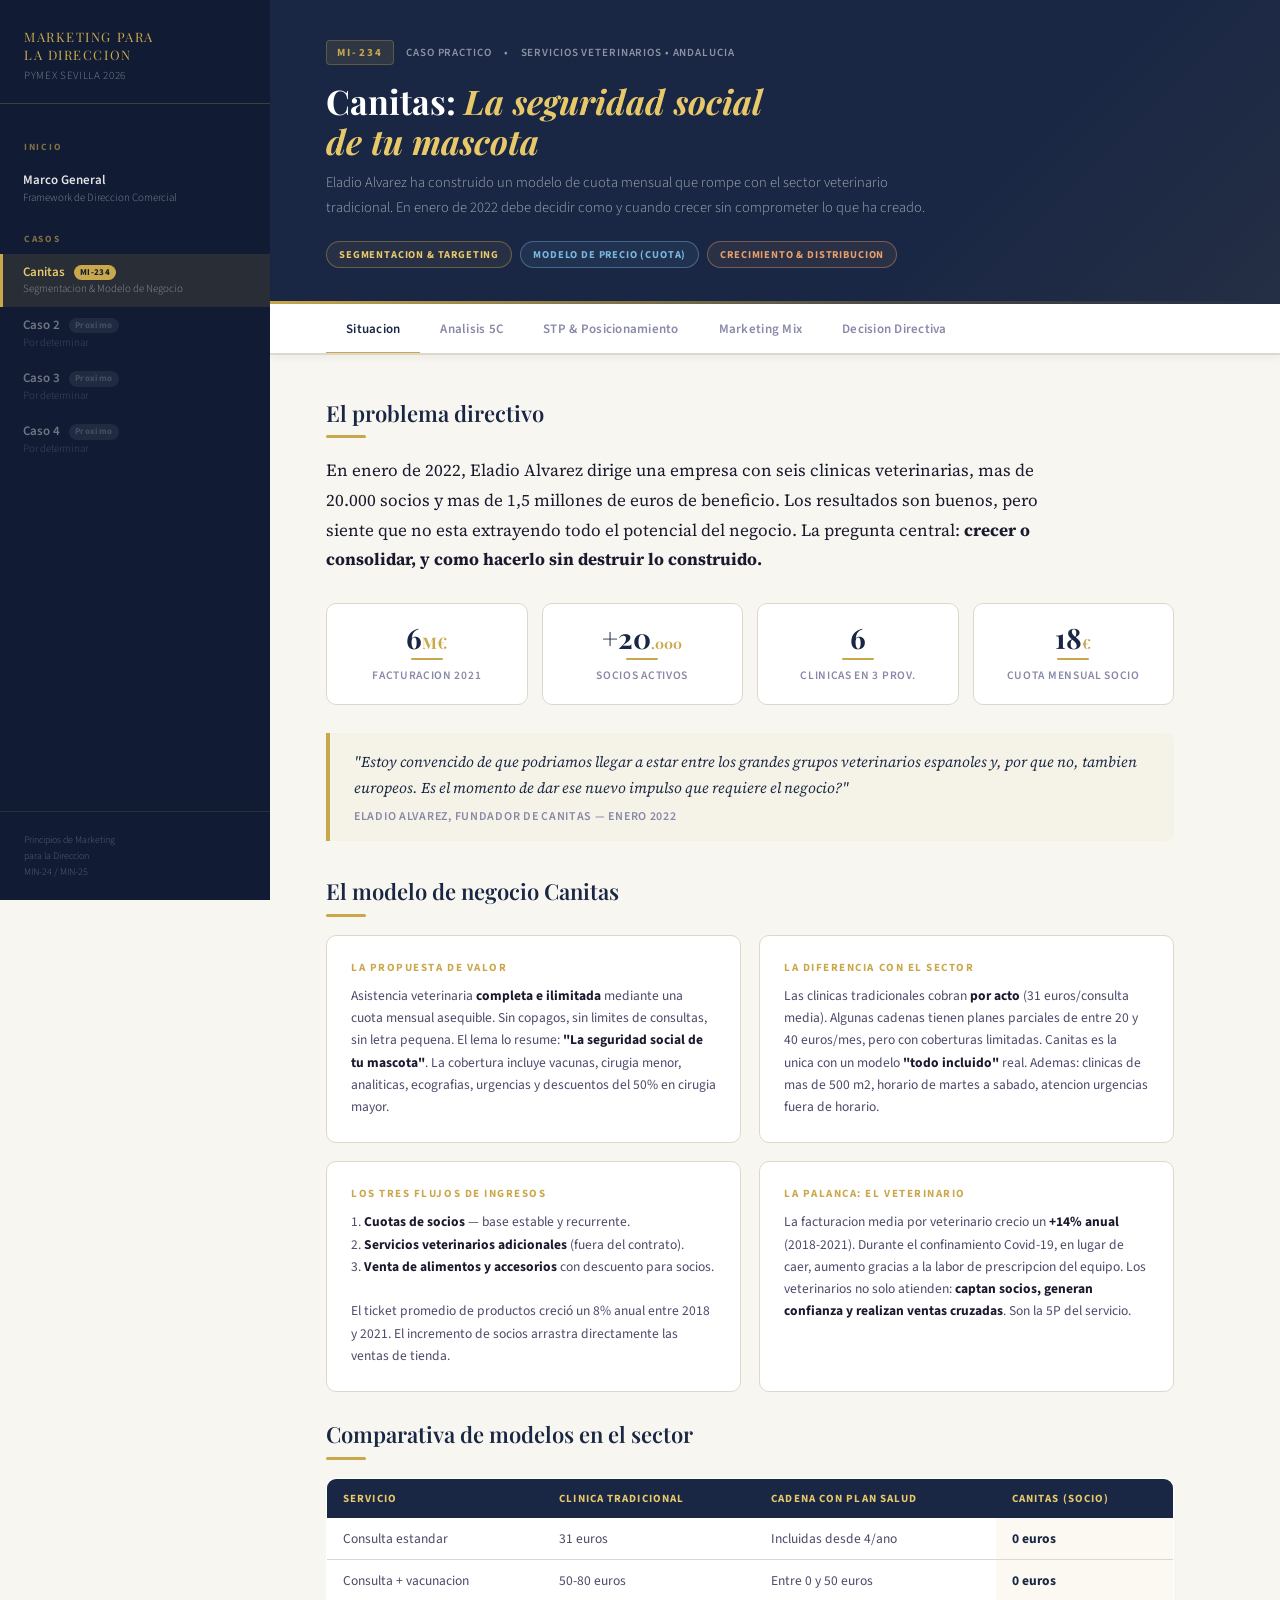
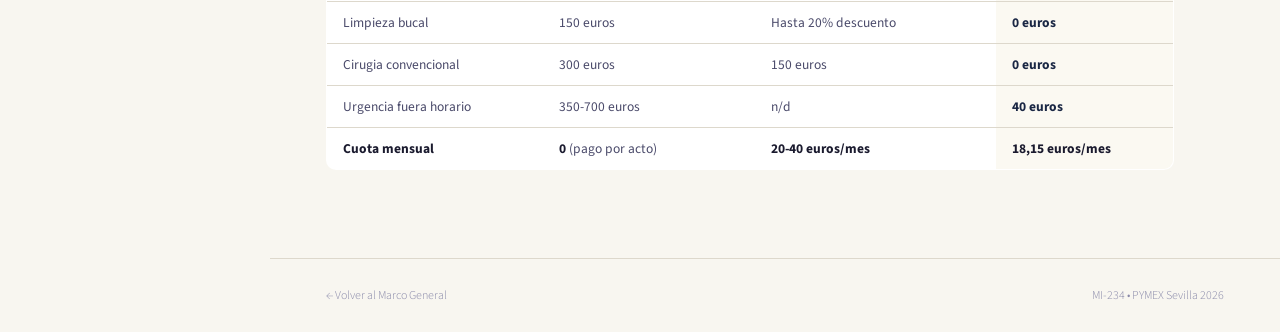
==== caso-canitas.html @ bc782bda "Add files via upload" ====
<!DOCTYPE html>
<html lang="es">
<head>
<meta charset="UTF-8">
<meta name="viewport" content="width=device-width, initial-scale=1.0">
<title>Canitas: La seguridad social de tu mascota | MI-234</title>
<link href="https://fonts.googleapis.com/css2?family=Playfair+Display:ital,wght@0,400;0,600;0,700;1,400&family=Source+Sans+3:wght@300;400;600;700&family=Source+Serif+4:ital,wght@0,400;1,400&display=swap" rel="stylesheet">
<style>
  :root {
    --navy: #1a2744;
    --navy-light: #243260;
    --navy-dark: #111b33;
    --gold: #c9a84c;
    --gold-light: #e8c96a;
    --gold-pale: #f5e9c8;
    --white: #ffffff;
    --off-white: #f8f6f0;
    --text-dark: #1a1a2e;
    --text-mid: #4a4a6a;
    --text-light: #8888a8;
    --border: #ddd8cc;
    --green-dot: #2e7d5e;
    --orange-accent: #d4722a;
    --blue-accent: #2c5f8a;
    --sidebar-width: 270px;
    --font-display: 'Playfair Display', Georgia, serif;
    --font-body: 'Source Sans 3', 'Helvetica Neue', sans-serif;
    --font-serif: 'Source Serif 4', Georgia, serif;
  }

  * { margin: 0; padding: 0; box-sizing: border-box; }

  body {
    font-family: var(--font-body);
    background: var(--off-white);
    color: var(--text-dark);
    min-height: 100vh;
    display: flex;
  }

  /* ===== SIDEBAR (identico al index) ===== */
  .sidebar {
    width: var(--sidebar-width);
    min-width: var(--sidebar-width);
    max-width: var(--sidebar-width);
    background: var(--navy-dark);
    min-height: 100vh;
    position: fixed;
    top: 0; left: 0;
    display: flex;
    flex-direction: column;
    z-index: 100;
    overflow-y: auto;
  }

  .sidebar-header {
    padding: 28px 24px 20px;
    border-bottom: 1px solid rgba(201,168,76,0.25);
  }

  .sidebar-logo {
    font-family: var(--font-display);
    font-size: 13px;
    font-weight: 400;
    color: var(--gold);
    letter-spacing: 0.12em;
    text-transform: uppercase;
    line-height: 1.4;
    margin-bottom: 4px;
  }

  .sidebar-subtitle {
    font-family: var(--font-body);
    font-size: 11px;
    font-weight: 300;
    color: rgba(255,255,255,0.45);
    letter-spacing: 0.06em;
    text-transform: uppercase;
  }

  .sidebar-nav {
    flex: 1;
    padding: 20px 0;
  }

  .nav-section-label {
    font-family: var(--font-body);
    font-size: 9.5px;
    font-weight: 700;
    color: rgba(201,168,76,0.6);
    letter-spacing: 0.18em;
    text-transform: uppercase;
    padding: 16px 24px 8px;
  }

  .nav-item {
    display: block;
    text-decoration: none;
    padding: 10px 24px 10px 20px;
    border-left: 3px solid transparent;
    transition: all 0.2s ease;
  }

  .nav-item:hover {
    background: rgba(201,168,76,0.08);
    border-left-color: rgba(201,168,76,0.4);
  }

  .nav-item.active {
    background: rgba(201,168,76,0.12);
    border-left-color: var(--gold);
  }

  .nav-item-title {
    font-family: var(--font-body);
    font-size: 13px;
    font-weight: 600;
    color: rgba(255,255,255,0.88);
    line-height: 1.3;
    display: block;
  }

  .nav-item.active .nav-item-title {
    color: var(--gold-light);
  }

  .nav-item-sub {
    font-family: var(--font-body);
    font-size: 11px;
    font-weight: 300;
    color: rgba(255,255,255,0.45);
    display: block;
    margin-top: 2px;
    line-height: 1.3;
  }

  .nav-badge {
    display: inline-block;
    background: var(--gold);
    color: var(--navy-dark);
    font-size: 9px;
    font-weight: 700;
    padding: 2px 6px;
    border-radius: 10px;
    margin-left: 6px;
    vertical-align: middle;
    letter-spacing: 0.04em;
  }

  .nav-badge.coming {
    background: rgba(255,255,255,0.15);
    color: rgba(255,255,255,0.4);
  }

  .sidebar-footer {
    padding: 20px 24px;
    border-top: 1px solid rgba(201,168,76,0.15);
  }

  .sidebar-footer-text {
    font-size: 10px;
    color: rgba(255,255,255,0.3);
    line-height: 1.6;
    font-weight: 300;
  }

  /* ===== MAIN ===== */
  .main {
    margin-left: var(--sidebar-width);
    flex: 1;
    min-height: 100vh;
  }

  /* ===== PAGE HEADER ===== */
  .page-header {
    background: var(--navy);
    padding: 40px 56px 36px;
    position: relative;
    overflow: hidden;
  }

  .page-header::before {
    content: '';
    position: absolute;
    top: 0; right: 0;
    width: 380px; height: 100%;
    background: linear-gradient(135deg, transparent 40%, rgba(201,168,76,0.06) 100%);
    pointer-events: none;
  }

  .page-header::after {
    content: '';
    position: absolute;
    bottom: 0; left: 0; right: 0;
    height: 3px;
    background: linear-gradient(90deg, var(--gold) 0%, rgba(201,168,76,0.3) 60%, transparent 100%);
  }

  .header-meta {
    display: flex;
    align-items: center;
    gap: 12px;
    margin-bottom: 16px;
    flex-wrap: wrap;
  }

  .header-code {
    font-family: var(--font-body);
    font-size: 11px;
    font-weight: 700;
    color: var(--gold);
    letter-spacing: 0.2em;
    text-transform: uppercase;
    background: rgba(201,168,76,0.12);
    padding: 4px 10px;
    border-radius: 4px;
    border: 1px solid rgba(201,168,76,0.3);
  }

  .header-tag {
    font-family: var(--font-body);
    font-size: 11px;
    font-weight: 600;
    color: rgba(255,255,255,0.5);
    letter-spacing: 0.08em;
    text-transform: uppercase;
  }

  .page-title {
    font-family: var(--font-display);
    font-size: 34px;
    font-weight: 700;
    color: var(--white);
    line-height: 1.18;
    margin-bottom: 10px;
  }

  .page-title em {
    font-style: italic;
    color: var(--gold-light);
  }

  .page-desc {
    font-family: var(--font-body);
    font-size: 14.5px;
    font-weight: 300;
    color: rgba(255,255,255,0.6);
    max-width: 600px;
    line-height: 1.7;
    margin-bottom: 20px;
  }

  /* Focus badges */
  .focus-badges {
    display: flex;
    gap: 8px;
    flex-wrap: wrap;
  }

  .focus-badge {
    font-family: var(--font-body);
    font-size: 10.5px;
    font-weight: 700;
    letter-spacing: 0.08em;
    text-transform: uppercase;
    padding: 5px 12px;
    border-radius: 20px;
    border: 1.5px solid;
  }

  .focus-badge.gold {
    color: var(--gold-light);
    border-color: rgba(201,168,76,0.4);
    background: rgba(201,168,76,0.08);
  }

  .focus-badge.blue {
    color: #7bb8e0;
    border-color: rgba(123,184,224,0.4);
    background: rgba(123,184,224,0.08);
  }

  .focus-badge.orange {
    color: #e8a06a;
    border-color: rgba(232,160,106,0.4);
    background: rgba(232,160,106,0.08);
  }

  /* ===== TABS ===== */
  .tabs-bar {
    background: white;
    border-bottom: 2px solid var(--border);
    display: flex;
    padding: 0 56px;
    overflow-x: auto;
    position: sticky;
    top: 0;
    z-index: 50;
    box-shadow: 0 2px 8px rgba(26,39,68,0.06);
  }

  .tab-btn {
    font-family: var(--font-body);
    font-size: 13px;
    font-weight: 600;
    color: var(--text-light);
    padding: 16px 20px 14px;
    border: none;
    background: none;
    cursor: pointer;
    border-bottom: 3px solid transparent;
    margin-bottom: -2px;
    white-space: nowrap;
    transition: all 0.18s;
    letter-spacing: 0.02em;
  }

  .tab-btn:hover {
    color: var(--navy);
  }

  .tab-btn.active {
    color: var(--navy);
    border-bottom-color: var(--gold);
  }

  /* ===== CONTENT ===== */
  .content {
    padding: 44px 56px 64px;
    max-width: 960px;
  }

  .tab-panel { display: none; }
  .tab-panel.active { display: block; }

  /* ===== TYPOGRAPHY ===== */
  .section-title {
    font-family: var(--font-display);
    font-size: 22px;
    font-weight: 600;
    color: var(--navy);
    margin-bottom: 8px;
    line-height: 1.3;
  }

  .section-divider {
    width: 40px;
    height: 3px;
    background: var(--gold);
    margin-bottom: 18px;
    border-radius: 2px;
  }

  .lead-text {
    font-family: var(--font-serif);
    font-size: 17px;
    color: var(--text-dark);
    line-height: 1.75;
    margin-bottom: 28px;
    max-width: 760px;
  }

  .body-text {
    font-family: var(--font-body);
    font-size: 14.5px;
    color: var(--text-mid);
    line-height: 1.75;
    margin-bottom: 20px;
    max-width: 760px;
  }

  .body-text strong {
    color: var(--text-dark);
    font-weight: 700;
  }

  /* ===== QUOTE ===== */
  .quote-block {
    border-left: 4px solid var(--gold);
    padding: 16px 24px;
    margin: 24px 0;
    background: rgba(201,168,76,0.05);
    border-radius: 0 8px 8px 0;
  }

  .quote-text {
    font-family: var(--font-serif);
    font-size: 15px;
    font-style: italic;
    color: var(--navy);
    line-height: 1.7;
  }

  .quote-source {
    font-family: var(--font-body);
    font-size: 12px;
    color: var(--text-light);
    margin-top: 8px;
    font-weight: 600;
    letter-spacing: 0.06em;
    text-transform: uppercase;
  }

  /* ===== DATA CARDS ===== */
  .data-row {
    display: grid;
    grid-template-columns: repeat(4, 1fr);
    gap: 14px;
    margin-bottom: 28px;
  }

  .data-card {
    background: white;
    border-radius: 10px;
    padding: 20px 18px;
    border: 1px solid var(--border);
    text-align: center;
  }

  .data-value {
    font-family: var(--font-display);
    font-size: 28px;
    font-weight: 700;
    color: var(--navy);
    line-height: 1;
    margin-bottom: 4px;
  }

  .data-unit {
    font-size: 14px;
    color: var(--gold);
  }

  .data-label {
    font-family: var(--font-body);
    font-size: 11.5px;
    color: var(--text-light);
    line-height: 1.4;
    text-transform: uppercase;
    letter-spacing: 0.06em;
    font-weight: 600;
  }

  /* ===== INFO CARDS 2-col ===== */
  .cards-2 {
    display: grid;
    grid-template-columns: 1fr 1fr;
    gap: 18px;
    margin-bottom: 28px;
  }

  .info-card {
    background: white;
    border-radius: 10px;
    padding: 24px;
    border: 1px solid var(--border);
  }

  .info-card-title {
    font-family: var(--font-body);
    font-size: 11px;
    font-weight: 700;
    color: var(--gold);
    letter-spacing: 0.14em;
    text-transform: uppercase;
    margin-bottom: 10px;
  }

  .info-card-body {
    font-family: var(--font-body);
    font-size: 13.5px;
    color: var(--text-mid);
    line-height: 1.65;
  }

  .info-card-body strong { color: var(--text-dark); }

  /* ===== HIGHLIGHT BOX ===== */
  .highlight-navy {
    background: var(--navy);
    border-radius: 10px;
    padding: 28px 32px;
    margin-bottom: 28px;
    position: relative;
    overflow: hidden;
  }

  .highlight-navy::before {
    content: '';
    position: absolute;
    top: 0; left: 0; right: 0;
    height: 3px;
    background: linear-gradient(90deg, var(--gold), var(--gold-light));
  }

  .highlight-navy-title {
    font-family: var(--font-display);
    font-size: 17px;
    font-weight: 600;
    color: white;
    margin-bottom: 12px;
  }

  .highlight-navy-body {
    font-family: var(--font-body);
    font-size: 14px;
    color: rgba(255,255,255,0.72);
    line-height: 1.75;
  }

  .highlight-navy-body strong { color: var(--gold-light); font-weight: 600; }

  /* ===== ALERT / WARNING ===== */
  .alert-box {
    border-radius: 8px;
    padding: 18px 22px;
    margin-bottom: 20px;
    display: flex;
    gap: 14px;
    align-items: flex-start;
  }

  .alert-box.orange {
    background: rgba(212,114,42,0.08);
    border: 1px solid rgba(212,114,42,0.25);
  }

  .alert-box.blue {
    background: rgba(44,95,138,0.07);
    border: 1px solid rgba(44,95,138,0.2);
  }

  .alert-box.green {
    background: rgba(46,125,94,0.07);
    border: 1px solid rgba(46,125,94,0.2);
  }

  .alert-icon {
    font-size: 18px;
    margin-top: 1px;
  }

  .alert-body {
    font-family: var(--font-body);
    font-size: 13.5px;
    line-height: 1.65;
  }

  .alert-box.orange .alert-body { color: #7a3a10; }
  .alert-box.blue .alert-body { color: #1a3d5c; }
  .alert-box.green .alert-body { color: #1a4a34; }

  .alert-body strong { font-weight: 700; }

  /* ===== FRAMEWORK MAP (mini) ===== */
  .fw-map {
    background: white;
    border: 1px solid var(--border);
    border-radius: 10px;
    padding: 24px;
    margin-bottom: 28px;
  }

  .fw-map-title {
    font-family: var(--font-body);
    font-size: 11px;
    font-weight: 700;
    color: var(--text-light);
    letter-spacing: 0.14em;
    text-transform: uppercase;
    margin-bottom: 16px;
  }

  .fw-map-row {
    display: flex;
    gap: 8px;
    align-items: stretch;
    margin-bottom: 8px;
  }

  .fw-map-block {
    flex: 1;
    padding: 10px 12px;
    border-radius: 6px;
    font-family: var(--font-body);
    font-size: 12px;
    font-weight: 600;
    text-align: center;
    line-height: 1.3;
  }

  .fw-map-block.dim { background: #eaeaea; color: #999; }
  .fw-map-block.active-block { background: var(--navy); color: white; }
  .fw-map-block.highlight-block { background: var(--gold); color: var(--navy-dark); }
  .fw-map-block.accent-block { background: rgba(212,114,42,0.15); color: var(--orange-accent); border: 1.5px solid rgba(212,114,42,0.3); }

  /* ===== TABLE ===== */
  .data-table {
    width: 100%;
    border-collapse: collapse;
    margin-bottom: 24px;
    font-family: var(--font-body);
    font-size: 13.5px;
    background: white;
    border-radius: 10px;
    overflow: hidden;
    border: 1px solid var(--border);
  }

  .data-table th {
    background: var(--navy);
    color: var(--gold-light);
    font-weight: 700;
    font-size: 11px;
    letter-spacing: 0.1em;
    text-transform: uppercase;
    padding: 12px 16px;
    text-align: left;
  }

  .data-table td {
    padding: 11px 16px;
    border-bottom: 1px solid var(--border);
    color: var(--text-mid);
    vertical-align: top;
  }

  .data-table tr:last-child td { border-bottom: none; }

  .data-table td strong { color: var(--text-dark); }

  .data-table td.highlight {
    background: rgba(201,168,76,0.07);
    font-weight: 700;
    color: var(--navy);
  }

  /* ===== PREGUNTAS DEBATE ===== */
  .debate-list {
    list-style: none;
    margin-bottom: 28px;
  }

  .debate-list li {
    display: flex;
    gap: 14px;
    align-items: flex-start;
    padding: 14px 0;
    border-bottom: 1px solid var(--border);
  }

  .debate-list li:last-child { border-bottom: none; }

  .debate-num {
    min-width: 28px;
    height: 28px;
    border-radius: 50%;
    background: var(--navy);
    color: var(--gold);
    font-family: var(--font-display);
    font-size: 13px;
    font-weight: 700;
    display: flex;
    align-items: center;
    justify-content: center;
    flex-shrink: 0;
    margin-top: 1px;
  }

  .debate-text {
    font-family: var(--font-body);
    font-size: 14px;
    color: var(--text-dark);
    line-height: 1.6;
  }

  .debate-sub {
    font-family: var(--font-body);
    font-size: 12.5px;
    color: var(--text-light);
    margin-top: 4px;
    line-height: 1.5;
  }

  /* ===== FOOTER ===== */
  .page-footer {
    padding: 28px 56px;
    border-top: 1px solid var(--border);
    display: flex;
    justify-content: space-between;
    align-items: center;
  }

  .footer-text {
    font-size: 12px;
    color: var(--text-light);
    font-weight: 300;
  }

  /* ===== RESP ===== */
  @media (max-width: 900px) {
    .data-row { grid-template-columns: 1fr 1fr; }
    .cards-2 { grid-template-columns: 1fr; }
    .content { padding: 28px 24px; }
    .page-header { padding: 32px 24px; }
    .tabs-bar { padding: 0 24px; }
    .page-title { font-size: 26px; }
    .page-footer { padding: 24px; }
  }
</style>
</head>
<body>

<!-- SIDEBAR (identico) -->
<aside class="sidebar">
  <div class="sidebar-header">
    <div class="sidebar-logo">Marketing para<br>la Direccion</div>
    <div class="sidebar-subtitle">PYMEX Sevilla 2026</div>
  </div>

  <nav class="sidebar-nav">
    <div class="nav-section-label">Inicio</div>
    <a href="index.html" class="nav-item">
      <span class="nav-item-title">Marco General</span>
      <span class="nav-item-sub">Framework de Direccion Comercial</span>
    </a>

    <div class="nav-section-label">Casos</div>

    <a href="caso-canitas.html" class="nav-item active">
      <span class="nav-item-title">Canitas <span class="nav-badge">MI-234</span></span>
      <span class="nav-item-sub">Segmentacion &amp; Modelo de Negocio</span>
    </a>

    <a href="#" class="nav-item" style="cursor:default; opacity:0.45;">
      <span class="nav-item-title">Caso 2 <span class="nav-badge coming">Proximo</span></span>
      <span class="nav-item-sub">Por determinar</span>
    </a>

    <a href="#" class="nav-item" style="cursor:default; opacity:0.45;">
      <span class="nav-item-title">Caso 3 <span class="nav-badge coming">Proximo</span></span>
      <span class="nav-item-sub">Por determinar</span>
    </a>

    <a href="#" class="nav-item" style="cursor:default; opacity:0.45;">
      <span class="nav-item-title">Caso 4 <span class="nav-badge coming">Proximo</span></span>
      <span class="nav-item-sub">Por determinar</span>
    </a>
  </nav>

  <div class="sidebar-footer">
    <div class="sidebar-footer-text">
      Principios de Marketing<br>
      para la Direccion<br>
      MIN-24 / MIN-25
    </div>
  </div>
</aside>

<!-- MAIN -->
<main class="main">

  <div class="page-header">
    <div class="header-meta">
      <span class="header-code">MI-234</span>
      <span class="header-tag">Caso practico</span>
      <span class="header-tag">&bull;</span>
      <span class="header-tag">Servicios veterinarios &bull; Andalucia</span>
    </div>
    <h1 class="page-title">Canitas: <em>La seguridad social<br>de tu mascota</em></h1>
    <p class="page-desc">Eladio Alvarez ha construido un modelo de cuota mensual que rompe con el sector veterinario tradicional. En enero de 2022 debe decidir como y cuando crecer sin comprometer lo que ha creado.</p>
    <div class="focus-badges">
      <span class="focus-badge gold">Segmentacion &amp; Targeting</span>
      <span class="focus-badge blue">Modelo de Precio (Cuota)</span>
      <span class="focus-badge orange">Crecimiento &amp; Distribucion</span>
    </div>
  </div>

  <!-- TABS -->
  <div class="tabs-bar">
    <button class="tab-btn active" onclick="showTab('situacion',this)">Situacion</button>
    <button class="tab-btn" onclick="showTab('analisis',this)">Analisis 5C</button>
    <button class="tab-btn" onclick="showTab('stp',this)">STP &amp; Posicionamiento</button>
    <button class="tab-btn" onclick="showTab('mix',this)">Marketing Mix</button>
    <button class="tab-btn" onclick="showTab('decision',this)">Decision Directiva</button>
  </div>

  <div class="content">

    <!-- ============ TAB: SITUACION ============ -->
    <div class="tab-panel active" id="tab-situacion">

      <h2 class="section-title">El problema directivo</h2>
      <div class="section-divider"></div>

      <p class="lead-text">En enero de 2022, Eladio Alvarez dirige una empresa con seis clinicas veterinarias, mas de 20.000 socios y mas de 1,5 millones de euros de beneficio. Los resultados son buenos, pero siente que no esta extrayendo todo el potencial del negocio. La pregunta central: <strong>crecer o consolidar, y como hacerlo sin destruir lo construido.</strong></p>

      <!-- KPIs -->
      <div class="data-row">
        <div class="data-card">
          <div class="data-value">6<span class="data-unit" style="font-size:16px;">M€</span></div>
          <div style="height:2px;background:var(--gold);width:32px;margin:6px auto 8px;border-radius:1px;"></div>
          <div class="data-label">Facturacion 2021</div>
        </div>
        <div class="data-card">
          <div class="data-value">+20<span class="data-unit">.000</span></div>
          <div style="height:2px;background:var(--gold);width:32px;margin:6px auto 8px;border-radius:1px;"></div>
          <div class="data-label">Socios activos</div>
        </div>
        <div class="data-card">
          <div class="data-value">6</div>
          <div style="height:2px;background:var(--gold);width:32px;margin:6px auto 8px;border-radius:1px;"></div>
          <div class="data-label">Clinicas en 3 prov.</div>
        </div>
        <div class="data-card">
          <div class="data-value">18<span class="data-unit">€</span></div>
          <div style="height:2px;background:var(--gold);width:32px;margin:6px auto 8px;border-radius:1px;"></div>
          <div class="data-label">Cuota mensual socio</div>
        </div>
      </div>

      <div class="quote-block">
        <div class="quote-text">"Estoy convencido de que podriamos llegar a estar entre los grandes grupos veterinarios espanoles y, por que no, tambien europeos. Es el momento de dar ese nuevo impulso que requiere el negocio?"</div>
        <div class="quote-source">Eladio Alvarez, fundador de Canitas &mdash; enero 2022</div>
      </div>

      <h2 class="section-title" style="margin-top:36px;">El modelo de negocio Canitas</h2>
      <div class="section-divider"></div>

      <div class="cards-2">
        <div class="info-card">
          <div class="info-card-title">La propuesta de valor</div>
          <div class="info-card-body">Asistencia veterinaria <strong>completa e ilimitada</strong> mediante una cuota mensual asequible. Sin copagos, sin limites de consultas, sin letra pequena. El lema lo resume: <strong>"La seguridad social de tu mascota"</strong>. La cobertura incluye vacunas, cirugia menor, analiticas, ecografias, urgencias y descuentos del 50% en cirugia mayor.</div>
        </div>

        <div class="info-card">
          <div class="info-card-title">La diferencia con el sector</div>
          <div class="info-card-body">Las clinicas tradicionales cobran <strong>por acto</strong> (31 euros/consulta media). Algunas cadenas tienen planes parciales de entre 20 y 40 euros/mes, pero con coberturas limitadas. Canitas es la unica con un modelo <strong>"todo incluido"</strong> real. Ademas: clinicas de mas de 500 m2, horario de martes a sabado, atencion urgencias fuera de horario.</div>
        </div>

        <div class="info-card">
          <div class="info-card-title">Los tres flujos de ingresos</div>
          <div class="info-card-body">
            1. <strong>Cuotas de socios</strong> &mdash; base estable y recurrente.<br>
            2. <strong>Servicios veterinarios adicionales</strong> (fuera del contrato).<br>
            3. <strong>Venta de alimentos y accesorios</strong> con descuento para socios.<br><br>
            El ticket promedio de productos creció un 8% anual entre 2018 y 2021. El incremento de socios arrastra directamente las ventas de tienda.
          </div>
        </div>

        <div class="info-card">
          <div class="info-card-title">La palanca: el veterinario</div>
          <div class="info-card-body">La facturacion media por veterinario crecio un <strong>+14% anual</strong> (2018-2021). Durante el confinamiento Covid-19, en lugar de caer, aumento gracias a la labor de prescripcion del equipo. Los veterinarios no solo atienden: <strong>captan socios, generan confianza y realizan ventas cruzadas</strong>. Son la 5P del servicio.</div>
        </div>
      </div>

      <!-- Tabla comparativa sector -->
      <h2 class="section-title" style="margin-top:8px;">Comparativa de modelos en el sector</h2>
      <div class="section-divider"></div>

      <table class="data-table">
        <thead>
          <tr>
            <th>Servicio</th>
            <th>Clinica tradicional</th>
            <th>Cadena con plan salud</th>
            <th>Canitas (socio)</th>
          </tr>
        </thead>
        <tbody>
          <tr>
            <td>Consulta estandar</td>
            <td>31 euros</td>
            <td>Incluidas desde 4/ano</td>
            <td class="highlight">0 euros</td>
          </tr>
          <tr>
            <td>Consulta + vacunacion</td>
            <td>50-80 euros</td>
            <td>Entre 0 y 50 euros</td>
            <td class="highlight">0 euros</td>
          </tr>
          <tr>
            <td>Limpieza bucal</td>
            <td>150 euros</td>
            <td>Hasta 20% descuento</td>
            <td class="highlight">0 euros</td>
          </tr>
          <tr>
            <td>Cirugia convencional</td>
            <td>300 euros</td>
            <td>150 euros</td>
            <td class="highlight">0 euros</td>
          </tr>
          <tr>
            <td>Urgencia fuera horario</td>
            <td>350-700 euros</td>
            <td>n/d</td>
            <td class="highlight">40 euros</td>
          </tr>
          <tr>
            <td><strong>Cuota mensual</strong></td>
            <td><strong>0</strong> (pago por acto)</td>
            <td><strong>20-40 euros/mes</strong></td>
            <td class="highlight"><strong>18,15 euros/mes</strong></td>
          </tr>
        </tbody>
      </table>

    </div><!-- /tab-situacion -->


    <!-- ============ TAB: ANÁLISIS 5C ============ -->
    <div class="tab-panel" id="tab-analisis">

      <!-- Mini framework map -->
      <div class="fw-map">
        <div class="fw-map-title">Donde estamos en el framework</div>
        <div class="fw-map-row">
          <div class="fw-map-block active-block">Compania</div>
          <div class="fw-map-block active-block">Clientes</div>
          <div class="fw-map-block active-block">Competidores</div>
          <div class="fw-map-block active-block">Colaboradores</div>
          <div class="fw-map-block active-block">Contexto</div>
        </div>
        <div class="fw-map-row">
          <div class="fw-map-block dim" style="flex:3;">STP &amp; Marketing Mix</div>
          <div class="fw-map-block dim" style="flex:2;">Clientes: Adq. &bull; Vinc. &bull; Ret.</div>
        </div>
        <div class="fw-map-row">
          <div class="fw-map-block dim">Beneficios sostenibles</div>
        </div>
      </div>

      <h2 class="section-title">Las 5C de Canitas</h2>
      <div class="section-divider"></div>

      <!-- COMPANIA -->
      <div class="info-card" style="margin-bottom:16px;">
        <div class="info-card-title">1. Compania</div>
        <div class="info-card-body">
          <strong>Fortalezas:</strong> modelo de negocio diferencial y probado, crecimiento sostenido en socios (+16% anual), alta rentabilidad (beneficio/ventas superior al 20%), equipo veterinario cualificado como ventaja competitiva, marca reconocida en Sevilla y Huelva (83% conocimiento en Sevilla).<br><br>
          <strong>Debilidades:</strong> escasa presencia geografica (solo Andalucia), dificultad para comunicar la propuesta de valor (muchos clientes confunden el modelo con las "igualas"), modelo intensivo en capital (300.000 euros por clinica), dependencia de la gestion directa del fundador.
        </div>
      </div>

      <!-- CLIENTES -->
      <div class="info-card" style="margin-bottom:16px;">
        <div class="info-card-title">2. Clientes</div>
        <div class="info-card-body">
          <strong>Perfil mayoritario:</strong> mujeres (64% de visitas), 30-45 anos, con hijos. Los hombres tienen edad media mas alta. Eladio considera que Canitas atrae a todas las clases sociales gracias al precio accesible.<br><br>
          <strong>Comportamiento:</strong> el canal de captacion principal es la cercania geografica (30%) y la recomendacion de conocidos (27%). La publicidad en calle representa el 20%. Las redes sociales y Google tienen peso menor (16-17%). El veterinario es la principal fuente de informacion para el 60% de los propietarios de mascotas.<br><br>
          <strong>Criterios de eleccion:</strong> amabilidad del personal (8,86/10), limpieza y orden (8,76), disponibilidad de medios tecnicos (8,21), proximidad (7,78). El precio ocupa el 6.o lugar (6,28/10). Las resenas en Internet, el ultimo (3,14).
        </div>
      </div>

      <!-- COMPETIDORES -->
      <div class="info-card" style="margin-bottom:16px;">
        <div class="info-card-title">3. Competidores</div>
        <div class="info-card-body">
          <strong>Mercado muy atomizado:</strong> 6.550 centros en Espana, facturacion media de 330.000 euros, 46% son clinicas pequenas (menos de 225.000 euros). En Sevilla hay 278 centros, en Malaga 286, en Huelva 71.<br><br>
          <strong>Competidores directos locales:</strong> clinicas tradicionales de 100-150 m2 con pago por acto. Algunas con "igualas" parciales (50 euros/ano, descuentos del 10-15%). Sin modelo todo incluido real.<br><br>
          <strong>Cadenas con planes de salud:</strong> Kivet (+50 centros), Mivet (35), AniCura (42), UNAVETS (26). Cuotas entre 19-25 euros/mes pero coberturas parciales. Implantacion principalmente en Cataluna y Madrid, casi ausentes en Andalucia. El reconocimiento de Canitas (78%) multiplica por 3 al de cualquier competidor en sus mercados.
        </div>
      </div>

      <!-- COLABORADORES -->
      <div class="info-card" style="margin-bottom:16px;">
        <div class="info-card-title">4. Colaboradores</div>
        <div class="info-card-body">
          <strong>Equipo interno:</strong> 89 personas (veterinarios, auxiliares, peluqueros, tienda, administracion, mantenimiento). Elemento clave del modelo: los veterinarios tienen perfil hibrido sanitario-comercial. Su capacidad de generar confianza y prescribir servicios es la 5P del modelo.<br><br>
          <strong>Proveedores financieros:</strong> entidades bancarias con oferta activa de prestamos en condiciones ventajosas. Recurso disponible para la expansion.<br><br>
          <strong>Oportunidades de colaboracion:</strong> protectoras de animales (9% de los clientes de Canitas vienen por esta via), fabricantes de piensos reconocidos (avalados por veterinarios y vendidos con descuento para socios).
        </div>
      </div>

      <!-- CONTEXTO -->
      <div class="info-card" style="margin-bottom:28px;">
        <div class="info-card-title">5. Contexto</div>
        <div class="info-card-body">
          <strong>Tendencia estructural positiva:</strong> 29 millones de mascotas en Espana en 2021 (+39,7% vs 2019). El 50,2% de las familias tiene mascota. Los espanoles puntuan a las mascotas como miembros de la familia con un 9,83/10. Gasto medio anual por mascota: 1.282 euros.<br><br>
          <strong>Sector en crecimiento acelerado:</strong> 7 anos consecutivos de expansion, dos digitos desde 2019 (14% en 2021). Se espera mayor crecimiento por debajo de la penetracion de mercados maduros como EE.UU. o Australia.<br><br>
          <strong>Concentracion sectorial en curso:</strong> fondos de inversion y corporaciones europeas estan adquiriendo centros en Espana. Solo el 5% del mercado pertenece a alguna cadena (vs 50% en Reino Unido). Ventana de oportunidad antes de que el sector se consolide como en otros paises.<br><br>
          <strong>Tendencias sociales:</strong> humanizacion de mascotas, mayor sensibilidad hacia la salud y sostenibilidad post-Covid, hogares unipersonales en aumento. El Smart Shopper busca calidad y precio combinados.
        </div>
      </div>

      <!-- DAFO sintetico -->
      <h2 class="section-title">Sintesis DAFO</h2>
      <div class="section-divider"></div>

      <div class="cards-2">
        <div class="info-card" style="border-top:3px solid var(--blue-accent);">
          <div class="info-card-title" style="color:var(--blue-accent);">Fortalezas</div>
          <div class="info-card-body">
            Modelo diferencial sin competidor real en el segmento "todo incluido"<br>
            &bull; Alta fidelizacion (vida media del socio > 4 anos)<br>
            &bull; Rentabilidad muy superior a la media del sector (EBITDA ~24% vs 10% sector)<br>
            &bull; Marca reconocida y valorada en sus mercados<br>
            &bull; Equipo con perfil comercial-sanitario unico
          </div>
        </div>
        <div class="info-card" style="border-top:3px solid var(--orange-accent);">
          <div class="info-card-title" style="color:var(--orange-accent);">Debilidades</div>
          <div class="info-card-body">
            Dificultad para comunicar la propuesta (confusion con igualas)<br>
            &bull; Presencia geografica muy limitada<br>
            &bull; Alta inversion por apertura (300.000+ euros)<br>
            &bull; Dependencia de la gestion directa<br>
            &bull; Notoriedad baja en mercados nuevos
          </div>
        </div>
        <div class="info-card" style="border-top:3px solid var(--green-dot);">
          <div class="info-card-title" style="color:var(--green-dot);">Oportunidades</div>
          <div class="info-card-body">
            Mercado en crecimiento sostenido de doble digito<br>
            &bull; Baja concentracion sectorial (ventana antes de la llegada de fondos)<br>
            &bull; Modelo replicable en otras provincias espanolas<br>
            &bull; Financiacion bancaria disponible<br>
            &bull; Potencial de escala (franquicia)
          </div>
        </div>
        <div class="info-card" style="border-top:3px solid #cc4444;">
          <div class="info-card-title" style="color:#cc4444;">Amenazas</div>
          <div class="info-card-body">
            Modelo facil de copiar si no se gana escala rapidamente<br>
            &bull; Cadenas con plan de salud mejorando cobertura y bajando precio<br>
            &bull; Entrada de fondos de inversion con capacidad de invertir masivamente<br>
            &bull; Riesgo de perdida de calidad y cultura en la expansion<br>
            &bull; Elasticidad al precio tras la subida de cuota
          </div>
        </div>
      </div>

    </div><!-- /tab-analisis -->


    <!-- ============ TAB: STP ============ -->
    <div class="tab-panel" id="tab-stp">

      <div class="fw-map">
        <div class="fw-map-title">Donde estamos en el framework</div>
        <div class="fw-map-row">
          <div class="fw-map-block dim" style="flex:5;">Analisis 5C</div>
        </div>
        <div class="fw-map-row">
          <div class="fw-map-block highlight-block" style="flex:3;">Segmentacion &rarr; Targeting &rarr; Posicionamiento</div>
          <div class="fw-map-block dim" style="flex:2;">Marketing Mix</div>
        </div>
        <div class="fw-map-row">
          <div class="fw-map-block dim" style="flex:3;">Adq. &bull; Vinc. &bull; Ret.</div>
          <div class="fw-map-block dim">Beneficios</div>
        </div>
      </div>

      <h2 class="section-title">Segmentacion del mercado</h2>
      <div class="section-divider"></div>

      <p class="body-text">El mercado de propietarios de mascotas en Espana no es homogeneo. Canitas ha operado hasta ahora con una segmentacion <strong>amplia e inclusiva</strong> por diseno: el precio accesible de la cuota busca que cualquier propietario, independientemente de su capacidad economica, pueda acceder a atencion veterinaria de calidad. Pero esta amplitud tiene implicaciones para el targeting y la comunicacion.</p>

      <table class="data-table" style="margin-bottom:24px;">
        <thead>
          <tr>
            <th>Variable</th>
            <th>Segmentacion actual de Canitas</th>
            <th>Implicacion estrategica</th>
          </tr>
        </thead>
        <tbody>
          <tr>
            <td><strong>Geografica</strong></td>
            <td>Areas urbanas con alta densidad de mascotas y poblacion con poder adquisitivo medio-alto</td>
            <td>La ubicacion en calles principales y centros comerciales bien comunicados filtra el perfil del cliente</td>
          </tr>
          <tr>
            <td><strong>Sociodemografica</strong></td>
            <td>Mujeres (64%), 30-45 anos, con hijos. Hombres con edad media mayor. Todas las clases sociales (por diseno del modelo de precio)</td>
            <td>La comunicacion deberia hablar en femenino y apelar a la dimension familiar/emocional con la mascota</td>
          </tr>
          <tr>
            <td><strong>Psicografica</strong></td>
            <td>Propietarios que consideran a su mascota "miembro de la familia" (9,83/10 en Espana). Alta sensibilidad hacia la salud y el bienestar animal</td>
            <td>El concepto "seguridad social" conecta con esta actitud: la mascota merece la misma proteccion que un familiar</td>
          </tr>
          <tr>
            <td><strong>Por comportamiento</strong></td>
            <td>Propietarios con mascota activa que usa servicios veterinarios de forma regular (no solo urgencias)</td>
            <td>La cuota solo es percibida como valor si el propietario usa los servicios; hay que activar la frecuencia de visita</td>
          </tr>
        </tbody>
      </table>

      <h2 class="section-title">Targeting: a quien se dirige Canitas</h2>
      <div class="section-divider"></div>

      <p class="body-text">La estrategia de targeting de Canitas es de <strong>marketing indiferenciado amplio</strong> en terminos de clase social, pero muy <strong>selectiva en terminos de actitud hacia la mascota</strong>. No se dirige al propietario que ve al animal como una responsabilidad minima, sino al que lo trata como un miembro de la familia y quiere lo mejor para el <em>a un precio justo</em>.</p>

      <div class="alert-box blue">
        <div class="alert-icon">&#9432;</div>
        <div class="alert-body"><strong>El cliente objetivo de Canitas</strong> es el propietario que en una clinica tradicional gasta mas de 187 euros anuales en su mascota (precio de la cuota Canitas). La investigacion de mercado muestra que el gasto medio en servicios veterinarios en Espana es de <strong>352 euros anuales por mascota</strong>: casi el doble que la cuota anual de Canitas.</div>
      </div>

      <h2 class="section-title" style="margin-top:32px;">Posicionamiento</h2>
      <div class="section-divider"></div>

      <p class="body-text">El posicionamiento es el elemento mas solido y diferencial de Canitas. En el mapa mental del propietario de mascotas, Canitas ocupa un espacio unico que ningun competidor ha colonizado todavia:</p>

      <div class="highlight-navy" style="margin-bottom:24px;">
        <div class="highlight-navy-title">La ecuacion de posicionamiento de Canitas</div>
        <div class="highlight-navy-body">
          <strong>Para</strong> el propietario de mascotas que quiere lo mejor para su animal sin barreras economicas,<br>
          <strong>Canitas es</strong> la unica clinica veterinaria que ofrece asistencia integral ilimitada por una cuota mensual asequible,<br>
          <strong>porque</strong> concibe la salud animal como un derecho, no como un lujo.<br><br>
          <strong>"La seguridad social de tu mascota"</strong> &mdash; un posicionamiento que auna calidad maxima con accesibilidad maxima: la doble diferenciacion frente a competidores que solo tienen una de las dos.
        </div>
      </div>

      <div class="alert-box orange">
        <div class="alert-icon">&#9888;</div>
        <div class="alert-body"><strong>El principal riesgo del posicionamiento actual:</strong> la propuesta es tan innovadora que muchos clientes no se la creen o la confunden con las igualas tradicionales (cobertura parcial, ~50 euros/ano). La brecha entre notoriedad alta (78-83%) y comprension real de la propuesta es el mayor problema de comunicacion de Canitas.</div>
      </div>

      <div class="cards-2" style="margin-top:20px;">
        <div class="info-card">
          <div class="info-card-title">Notoriedad vs. Comprension</div>
          <div class="info-card-body">En Sevilla, el <strong>83%</strong> conoce Canitas pero solo el <strong>54%</strong> ha visitado alguna vez una clinica. En Malaga, el <strong>73%</strong> la conoce pero solo el <strong>42%</strong> la ha visitado. La barrera no es el precio ni la calidad: es el <strong>escepticismo ante una propuesta que parece demasiado buena para ser verdad</strong>.</div>
        </div>
        <div class="info-card">
          <div class="info-card-title">Por que no contratan (13%)</div>
          <div class="info-card-body">El 31% que no contrata dice que "es caro o mas caro que lo que tengo". El 13% prefiere pagar por uso. El 11% esta satisfecho con su veterinario actual. <strong>Solo el 7% dice que la clinica "no me da confianza".</strong> El problema es de comunicacion y percepcion, no de producto.</div>
        </div>
      </div>

    </div><!-- /tab-stp -->


    <!-- ============ TAB: MARKETING MIX ============ -->
    <div class="tab-panel" id="tab-mix">

      <div class="fw-map">
        <div class="fw-map-title">Donde estamos en el framework</div>
        <div class="fw-map-row">
          <div class="fw-map-block dim" style="flex:5;">Analisis 5C</div>
        </div>
        <div class="fw-map-row">
          <div class="fw-map-block dim" style="flex:3;">STP</div>
          <div class="fw-map-block highlight-block" style="flex:2;">Producto &bull; Precio &bull; Distribucion &bull; Comunicacion</div>
        </div>
        <div class="fw-map-row">
          <div class="fw-map-block dim" style="flex:3;">Adq. &bull; Vinc. &bull; Ret.</div>
          <div class="fw-map-block dim">Beneficios</div>
        </div>
      </div>

      <h2 class="section-title">Las 4P (+ la 5P) en Canitas</h2>
      <div class="section-divider"></div>

      <!-- PRODUCTO -->
      <div style="display:flex;align-items:baseline;gap:12px;margin-bottom:10px;">
        <div style="font-family:var(--font-display);font-size:32px;font-weight:700;color:var(--gold-pale);">P1</div>
        <h3 style="font-family:var(--font-display);font-size:20px;font-weight:600;color:var(--navy);">Producto</h3>
      </div>
      <div class="body-text">El "producto" de Canitas es en realidad un <strong>servicio integral de salud animal</strong> con tres capas: el contrato de asistencia universal (cuota), los servicios adicionales especializados (cirugia mayor, hospitalizacion), y los productos fisicos de la tienda (piensos, accesorios). La gama esta bien diseñada con un producto nucleo (la cuota) que genera la relacion y arrastra el resto.</div>

      <div class="alert-box green">
        <div class="alert-icon">&#10003;</div>
        <div class="alert-body"><strong>Ciclo de vida del producto:</strong> el modelo de cuota mensual en veterinaria esta en fase de <strong>introduccion-crecimiento</strong>. Canitas es el pionero en Espana. Los competidores con planes de salud (cuotas parciales) son los "primeros adoptantes" del modelo. La mayoria del sector sigue en el modelo de pago por acto. El mercado potencial es enorme.</div>
      </div>

      <!-- PRECIO -->
      <div style="display:flex;align-items:baseline;gap:12px;margin-bottom:10px;margin-top:32px;">
        <div style="font-family:var(--font-display);font-size:32px;font-weight:700;color:var(--gold-pale);">P2</div>
        <h3 style="font-family:var(--font-display);font-size:20px;font-weight:600;color:var(--navy);">Precio</h3>
      </div>
      <div class="body-text">La decision de precio de Canitas es la mas critica y la que define todo el modelo. La cuota de <strong>18,15 euros/mes</strong> (218 euros/ano incluyendo inscripcion) frente a un gasto medio en clinicas tradicionales de 352 euros/ano en servicios veterinarios supone un <strong>ahorro percibido del 38%</strong> &mdash; y esto sin contar la cobertura de urgencias y cirugia mayor.</div>

      <div class="cards-2">
        <div class="info-card">
          <div class="info-card-title">Estrategia de precio</div>
          <div class="info-card-body">Canitas combina las dos grandes estrategias genericas de Porter: <strong>diferenciacion</strong> (calidad superior, cobertura total, instalaciones) con <strong>precio accesible</strong>. No es low cost ni premium en el sentido clasico: es <strong>accesibilidad democratizadora de calidad</strong>. La comparacion correcta no es con otras clinicas sino con lo que el propietario gastaría de forma desordenada.</div>
        </div>
        <div class="info-card">
          <div class="info-card-title">La elasticidad al precio</div>
          <div class="info-card-body">Canitas acaba de subir la cuota de 15,61 a 18,15 euros en enero de 2022 (+16%). El 31% de los que no contratan alegan que "es caro". La pregunta es si este aumento generara abandon de socios actuales o reduccion de captacion. El modelo subscription tiene <strong>alta inercia</strong>: los socios ya captados raramente se van (vida media > 4 anos).</div>
        </div>
      </div>

      <!-- DISTRIBUCION -->
      <div style="display:flex;align-items:baseline;gap:12px;margin-bottom:10px;margin-top:32px;">
        <div style="font-family:var(--font-display);font-size:32px;font-weight:700;color:var(--gold-pale);">P3</div>
        <h3 style="font-family:var(--font-display);font-size:20px;font-weight:600;color:var(--navy);">Distribucion</h3>
      </div>
      <div class="body-text">La distribucion de Canitas es <strong>selectiva</strong>: clinicas propias de mas de 500 m2 en ubicaciones premium (calles principales y centros comerciales con aparcamiento). Esta decision de ubicacion es coherente con el posicionamiento de gran cadena y facilita la captacion por cercania (30% de los clientes). El coste: 300.000 euros por apertura.</div>

      <div class="alert-box orange">
        <div class="alert-icon">&#9888;</div>
        <div class="alert-body"><strong>La gran disyuntiva de crecimiento</strong> es si mantener la distribucion con <strong>clinicas propias</strong> (control de calidad, coherencia de marca, mayor inversion) o explorar la <strong>franquicia</strong> (mayor velocidad de expansion, menor capital propio, riesgo de perder la cultura Canitas). La ubicacion y el tamano de la clinica son variables inseparables del modelo de servicio.</div>
      </div>

      <!-- COMUNICACION -->
      <div style="display:flex;align-items:baseline;gap:12px;margin-bottom:10px;margin-top:32px;">
        <div style="font-family:var(--font-display);font-size:32px;font-weight:700;color:var(--gold-pale);">P4</div>
        <h3 style="font-family:var(--font-display);font-size:20px;font-weight:600;color:var(--navy);">Comunicacion</h3>
      </div>
      <div class="body-text">La estrategia de comunicacion actual es <strong>push y local</strong>: flyers (10.000 unidades), publicidad exterior en autobuses, television y radio locales en prime time. Inversion por apertura: 25.000 euros. Presupuesto anual recurrente: 15.000 euros. Canitas fue la primera veterinaria en anunciarse en una cadena regional. El modelo de comunicacion esta orientado a <strong>generar notoriedad</strong>, pero le falta comunicar la especificidad de la propuesta de valor.</div>

      <div class="cards-2">
        <div class="info-card">
          <div class="info-card-title">Lo que funciona</div>
          <div class="info-card-body">
            La comunicacion ha generado una <strong>notoriedad muy alta</strong> en los mercados donde opera. El mensaje "TODO GRATIS por tan solo 15,61 euros al mes" es impactante y memorable. El lema "la seguridad social de tu mascota" es intuitivo y diferencial.<br><br>
            El <strong>boca-oreja</strong> es el canal mas eficiente: 27% de los clientes de Canitas vienen por recomendacion, el programa de incentivos (un mes gratis por cada socio referido) es clave.
          </div>
        </div>
        <div class="info-card">
          <div class="info-card-title">Lo que hay que mejorar</div>
          <div class="info-card-body">
            El mensaje "todo gratis" crea <strong>escepticismo</strong>: parece demasiado bueno para ser verdad. El cliente no entiende bien que incluye y que no. La investigacion de mercado confirma que la percepcion de precio no esta acompanada de comprension de la cobertura.<br><br>
            <strong>El digital es una asignatura pendiente</strong>: solo el 17% descubrio Canitas por busqueda en Google. La presencia en redes sociales es testimonial frente al potencial del perfil de cliente.
          </div>
        </div>
      </div>

      <!-- P5 -->
      <div style="display:flex;align-items:baseline;gap:12px;margin-bottom:10px;margin-top:32px;">
        <div style="font-family:var(--font-display);font-size:32px;font-weight:700;color:var(--gold-pale);">P5</div>
        <h3 style="font-family:var(--font-display);font-size:20px;font-weight:600;color:var(--navy);">Personas &mdash; La 5P del servicio</h3>
      </div>
      <div class="body-text">En un negocio de servicios como Canitas, el equipo <strong>es</strong> el producto. Los veterinarios son el elemento mas dificil de replicar por la competencia: generan confianza, retienen socios, prescriben servicios adicionales y captan nuevos socios. La facturacion por veterinario crece al +14% anual. <strong>Mantener la cultura y el perfil del equipo en la expansion es el mayor reto de las personas.</strong></div>

    </div><!-- /tab-mix -->


    <!-- ============ TAB: DECISIÓN ============ -->
    <div class="tab-panel" id="tab-decision">

      <div class="fw-map">
        <div class="fw-map-title">Donde estamos en el framework</div>
        <div class="fw-map-row">
          <div class="fw-map-block dim" style="flex:5;">Analisis 5C</div>
        </div>
        <div class="fw-map-row">
          <div class="fw-map-block dim" style="flex:5;">STP &bull; Marketing Mix (4P + Personas)</div>
        </div>
        <div class="fw-map-row">
          <div class="fw-map-block accent-block" style="flex:3;">Adquisicion &bull; Vinculacion &bull; Retencion</div>
          <div class="fw-map-block highlight-block">Beneficios Sostenibles</div>
        </div>
      </div>

      <h2 class="section-title">La decision directiva de Eladio</h2>
      <div class="section-divider"></div>

      <p class="lead-text">Eladio tiene que responder a una pregunta que combina tres dimensiones: <strong>como crecer</strong> (franquicia vs. clinicas propias), <strong>cuanto crecer</strong> (ritmo de expansion), y <strong>donde crecer</strong> (mercados prioritarios). Detras de cada opcion hay un trade-off entre velocidad, control de calidad y riesgo financiero.</p>

      <div class="cards-2">
        <div class="info-card" style="border-top:3px solid var(--blue-accent);">
          <div class="info-card-title" style="color:var(--blue-accent);">Opcion A: Expansion con clinicas propias</div>
          <div class="info-card-body">
            Utilizar financiacion bancaria y cash flow propio para abrir nuevas clinicas bajo control directo.<br><br>
            <strong>A favor:</strong> control de calidad total, coherencia de marca, modelo probado, rentabilidad alta (~24% EBITDA).<br><br>
            <strong>En contra:</strong> velocidad limitada (300.000 euros/apertura + tiempo de madurez de socios), riesgo de que competidores copien el modelo antes de alcanzar escala suficiente.
          </div>
        </div>
        <div class="info-card" style="border-top:3px solid var(--orange-accent);">
          <div class="info-card-title" style="color:var(--orange-accent);">Opcion B: Expansion via franquicia</div>
          <div class="info-card-body">
            Ceder el modelo a franquiciados que inviertan su propio capital a cambio de una cuota y acceso a la marca.<br><br>
            <strong>A favor:</strong> velocidad de expansion muy superior, menor capital propio necesario, presencia rapida en nuevos mercados.<br><br>
            <strong>En contra:</strong> riesgo de perder la cultura y calidad (la 5P es el corazon del modelo), la mayoria de "franquicias" en el sector son centrales de compra sin control real.
          </div>
        </div>
        <div class="info-card" style="border-top:3px solid var(--green-dot);">
          <div class="info-card-title" style="color:var(--green-dot);">Opcion C: Consolidar y optimizar</div>
          <div class="info-card-body">
            Enfocarse en aumentar socios y rentabilidad en las seis clinicas actuales antes de expandir.<br><br>
            <strong>A favor:</strong> cero riesgo de expansion, mejora del modelo en mercados conocidos, potencial de subida de precio (cuota recien subida a 18,15 euros).<br><br>
            <strong>En contra:</strong> deja la ventana de oportunidad abierta para que cadenas con plan de salud ocupen el espacio en las grandes ciudades.
          </div>
        </div>
        <div class="info-card" style="border-top:3px solid #7b5ea7;">
          <div class="info-card-title" style="color:#7b5ea7;">Opcion D: Modelo hibrido</div>
          <div class="info-card-body">
            Combinacion de clinicas propias en mercados prioritarios (grandes ciudades) con franquicia muy controlada en mercados secundarios.<br><br>
            <strong>A favor:</strong> equilibra velocidad y control, reserva el capital para los mercados de mayor potencial.<br><br>
            <strong>En contra:</strong> mayor complejidad de gestion, riesgo de incoherencia de marca entre centros propios y franquiciados.
          </div>
        </div>
      </div>

      <!-- Preguntas de debate -->
      <h2 class="section-title" style="margin-top:36px;">Preguntas para el debate en clase</h2>
      <div class="section-divider"></div>

      <ul class="debate-list">
        <li>
          <div class="debate-num">1</div>
          <div>
            <div class="debate-text">¿Es la propuesta de valor de Canitas realmente sostenible a escala? ¿El modelo de cuota soporta el crecimiento del numero de socios sin deteriorar la calidad del servicio?</div>
            <div class="debate-sub">Conecta con: Producto, Precio, Personas (5P). Analisis de elasticidad del modelo de subscription.</div>
          </div>
        </li>
        <li>
          <div class="debate-num">2</div>
          <div>
            <div class="debate-text">¿Que mercados deberia priorizar Canitas para su expansion? ¿Que criterios deberia usar para seleccionarlos?</div>
            <div class="debate-sub">Conecta con: Segmentacion geografica, Variables exogenas del entorno, Competidores por ciudad.</div>
          </div>
        </li>
        <li>
          <div class="debate-num">3</div>
          <div>
            <div class="debate-text">¿Como puede Canitas resolver el problema de comunicacion? La notoriedad es alta pero la conversion es baja porque el cliente no se cree la propuesta.</div>
            <div class="debate-sub">Conecta con: Comunicacion (P4), Posicionamiento, Notoriedad vs. Comprension. Papel del boca-oreja.</div>
          </div>
        </li>
        <li>
          <div class="debate-num">4</div>
          <div>
            <div class="debate-text">¿La subida de cuota de 15,61 a 18,15 euros (+16%) es una decision correcta? ¿Como afecta a la retencion de socios actuales y a la captacion de nuevos?</div>
            <div class="debate-sub">Conecta con: Estrategia de precio, Elasticidad al precio, Ciclo de vida del socio.</div>
          </div>
        </li>
        <li>
          <div class="debate-num">5</div>
          <div>
            <div class="debate-text">¿Cual es el mayor riesgo de Canitas: que le copien el modelo o que crezca demasiado rapido y pierda la calidad que es el nucleo de su diferenciacion?</div>
            <div class="debate-sub">Conecta con: Amenazas competitivas, Personas (5P), Cultura organizativa como ventaja competitiva.</div>
          </div>
        </li>
      </ul>

      <div class="highlight-navy">
        <div class="highlight-navy-title">La perspectiva del framework</div>
        <div class="highlight-navy-body">
          Canitas es un caso excepcional de <strong>coherencia entre todas las variables del Marketing Mix</strong>: el producto (cobertura total), el precio (cuota accesible), la distribucion (clinicas propias de gran formato) y la comunicacion (democratizacion de la atencion veterinaria) refuerzan un unico posicionamiento.<br><br>
          El reto de Eladio no es de marketing: es de <strong>escala sin perder coherencia</strong>. La 5P (personas) es el elemento mas fragil en la expansion. <strong>Los beneficios sostenibles de Canitas dependen de que el socio renueve ano tras ano</strong>, y eso solo ocurre si cada visita confirma que la propuesta de valor es real. Cada clinica que abre es una nueva oportunidad de confirmarla o destruirla.
        </div>
      </div>

    </div><!-- /tab-decision -->

  </div><!-- /content -->

  <div class="page-footer">
    <div class="footer-text">&larr; <a href="index.html" style="color:var(--text-light);text-decoration:none;">Volver al Marco General</a></div>
    <div class="footer-text">MI-234 &bull; PYMEX Sevilla 2026</div>
  </div>

</main>

<script>
function showTab(id, btn) {
  document.querySelectorAll('.tab-panel').forEach(p => p.classList.remove('active'));
  document.querySelectorAll('.tab-btn').forEach(b => b.classList.remove('active'));
  document.getElementById('tab-' + id).classList.add('active');
  btn.classList.add('active');
}
</script>
</body>
</html>
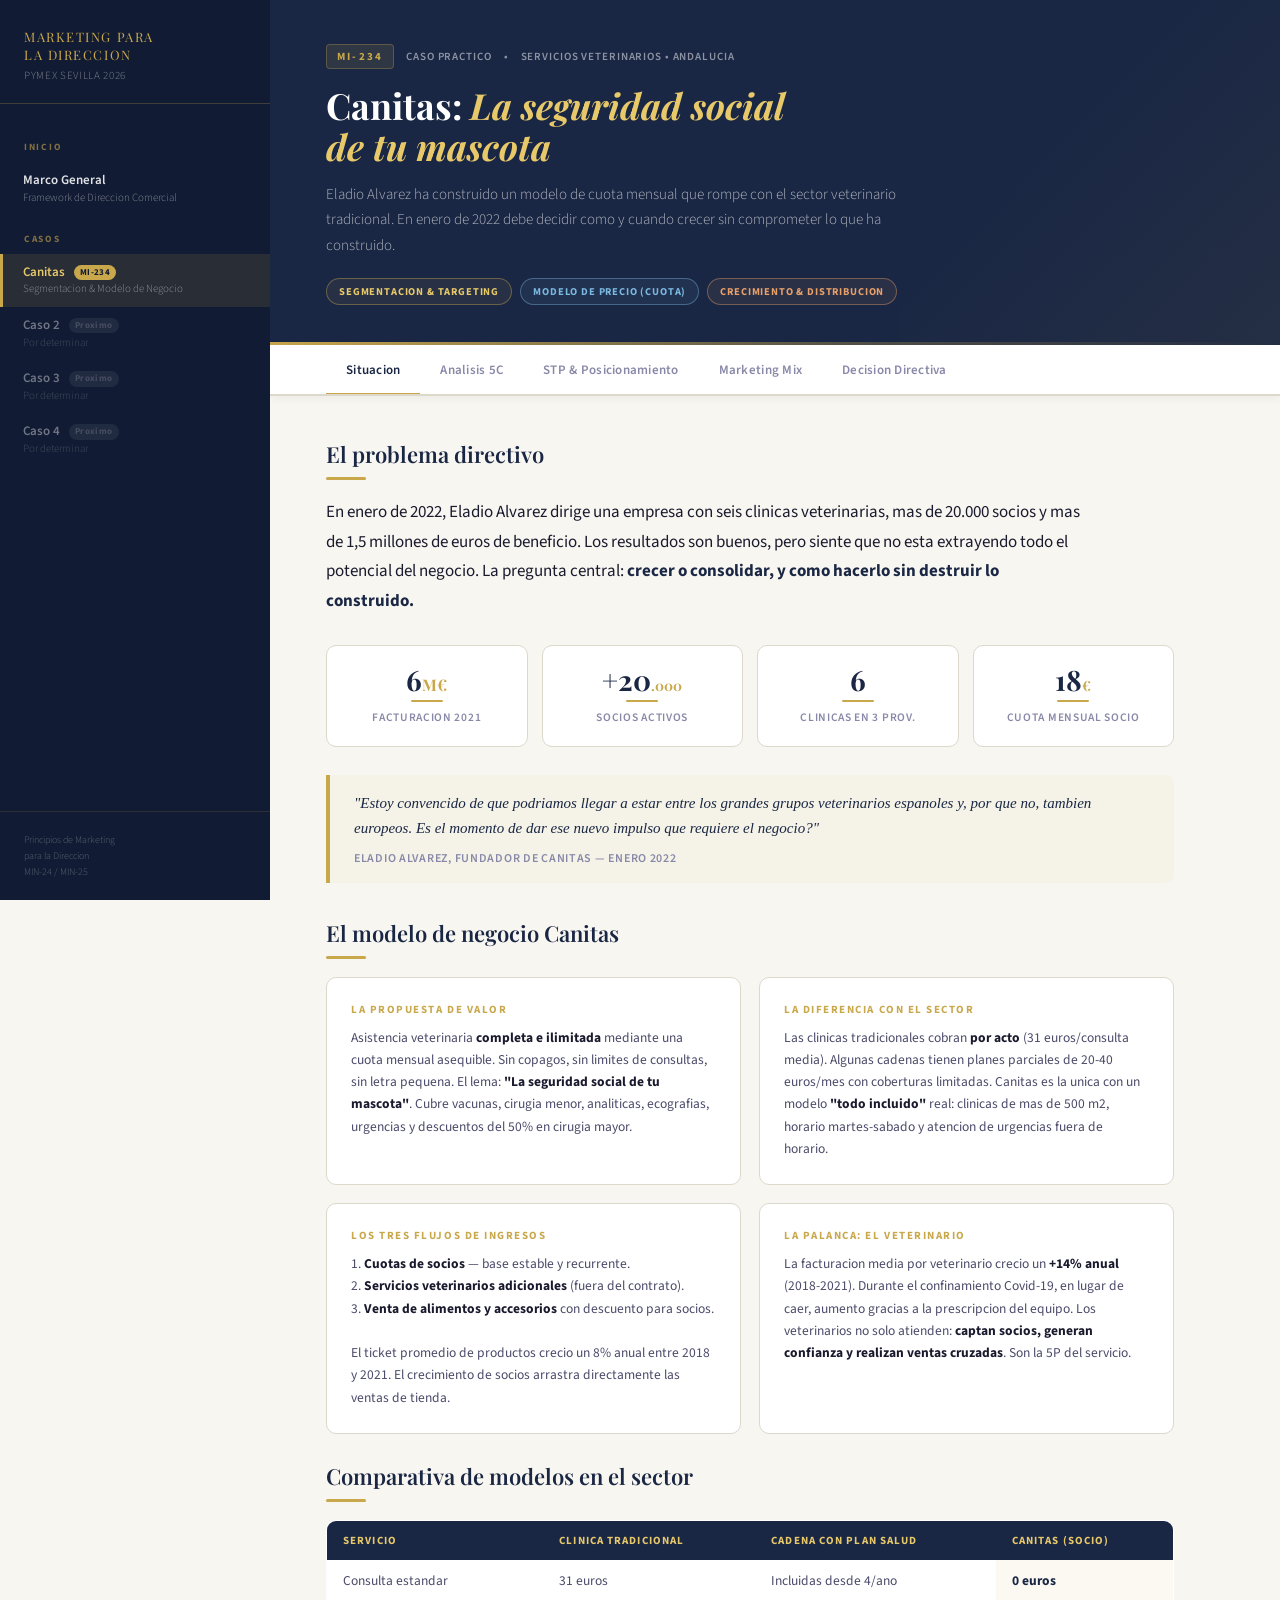
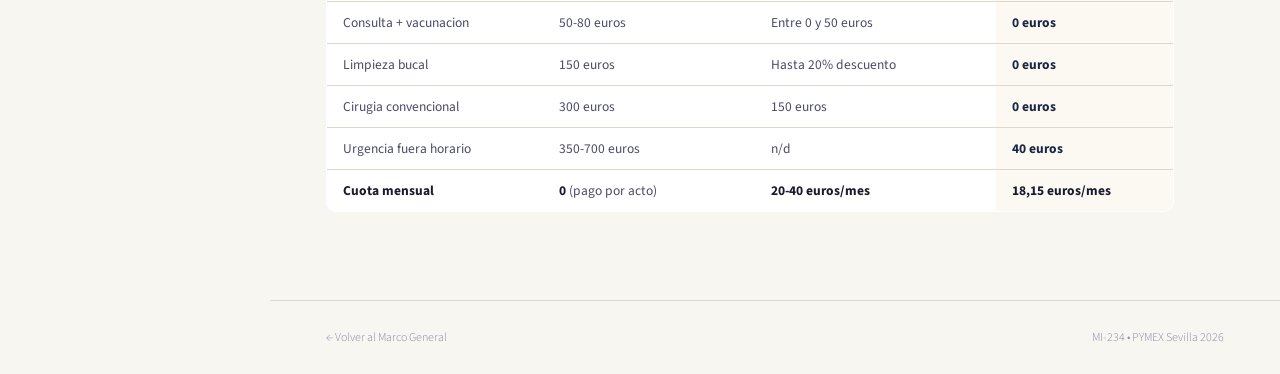
==== commit 9209323f: "Add files via upload" ====
--- a/caso-canitas.html
+++ b/caso-canitas.html
@@ -4,760 +4,99 @@
 <meta charset="UTF-8">
 <meta name="viewport" content="width=device-width, initial-scale=1.0">
 <title>Canitas: La seguridad social de tu mascota | MI-234</title>
-<link href="https://fonts.googleapis.com/css2?family=Playfair+Display:ital,wght@0,400;0,600;0,700;1,400&family=Source+Sans+3:wght@300;400;600;700&family=Source+Serif+4:ital,wght@0,400;1,400&display=swap" rel="stylesheet">
+<link rel="stylesheet" href="shared.css">
 <style>
-  :root {
-    --navy: #1a2744;
-    --navy-light: #243260;
-    --navy-dark: #111b33;
-    --gold: #c9a84c;
-    --gold-light: #e8c96a;
-    --gold-pale: #f5e9c8;
-    --white: #ffffff;
-    --off-white: #f8f6f0;
-    --text-dark: #1a1a2e;
-    --text-mid: #4a4a6a;
-    --text-light: #8888a8;
-    --border: #ddd8cc;
-    --green-dot: #2e7d5e;
-    --orange-accent: #d4722a;
-    --blue-accent: #2c5f8a;
-    --sidebar-width: 270px;
-    --font-display: 'Playfair Display', Georgia, serif;
-    --font-body: 'Source Sans 3', 'Helvetica Neue', sans-serif;
-    --font-serif: 'Source Serif 4', Georgia, serif;
-  }
-
-  * { margin: 0; padding: 0; box-sizing: border-box; }
-
-  body {
-    font-family: var(--font-body);
-    background: var(--off-white);
-    color: var(--text-dark);
-    min-height: 100vh;
-    display: flex;
-  }
-
-  /* ===== SIDEBAR (identico al index) ===== */
-  .sidebar {
-    width: var(--sidebar-width);
-    min-width: var(--sidebar-width);
-    max-width: var(--sidebar-width);
-    background: var(--navy-dark);
-    min-height: 100vh;
-    position: fixed;
-    top: 0; left: 0;
-    display: flex;
-    flex-direction: column;
-    z-index: 100;
-    overflow-y: auto;
-  }
-
-  .sidebar-header {
-    padding: 28px 24px 20px;
-    border-bottom: 1px solid rgba(201,168,76,0.25);
-  }
-
-  .sidebar-logo {
-    font-family: var(--font-display);
-    font-size: 13px;
-    font-weight: 400;
-    color: var(--gold);
-    letter-spacing: 0.12em;
-    text-transform: uppercase;
-    line-height: 1.4;
-    margin-bottom: 4px;
-  }
-
-  .sidebar-subtitle {
-    font-family: var(--font-body);
-    font-size: 11px;
-    font-weight: 300;
-    color: rgba(255,255,255,0.45);
-    letter-spacing: 0.06em;
-    text-transform: uppercase;
-  }
-
-  .sidebar-nav {
-    flex: 1;
-    padding: 20px 0;
-  }
-
-  .nav-section-label {
-    font-family: var(--font-body);
-    font-size: 9.5px;
-    font-weight: 700;
-    color: rgba(201,168,76,0.6);
-    letter-spacing: 0.18em;
-    text-transform: uppercase;
-    padding: 16px 24px 8px;
-  }
-
-  .nav-item {
-    display: block;
-    text-decoration: none;
-    padding: 10px 24px 10px 20px;
-    border-left: 3px solid transparent;
-    transition: all 0.2s ease;
-  }
-
-  .nav-item:hover {
-    background: rgba(201,168,76,0.08);
-    border-left-color: rgba(201,168,76,0.4);
-  }
-
-  .nav-item.active {
-    background: rgba(201,168,76,0.12);
-    border-left-color: var(--gold);
-  }
-
-  .nav-item-title {
-    font-family: var(--font-body);
-    font-size: 13px;
-    font-weight: 600;
-    color: rgba(255,255,255,0.88);
-    line-height: 1.3;
-    display: block;
-  }
-
-  .nav-item.active .nav-item-title {
-    color: var(--gold-light);
-  }
-
-  .nav-item-sub {
-    font-family: var(--font-body);
-    font-size: 11px;
-    font-weight: 300;
-    color: rgba(255,255,255,0.45);
-    display: block;
-    margin-top: 2px;
-    line-height: 1.3;
-  }
-
-  .nav-badge {
-    display: inline-block;
-    background: var(--gold);
-    color: var(--navy-dark);
-    font-size: 9px;
-    font-weight: 700;
-    padding: 2px 6px;
-    border-radius: 10px;
-    margin-left: 6px;
-    vertical-align: middle;
-    letter-spacing: 0.04em;
-  }
-
-  .nav-badge.coming {
-    background: rgba(255,255,255,0.15);
-    color: rgba(255,255,255,0.4);
-  }
-
-  .sidebar-footer {
-    padding: 20px 24px;
-    border-top: 1px solid rgba(201,168,76,0.15);
-  }
-
-  .sidebar-footer-text {
-    font-size: 10px;
-    color: rgba(255,255,255,0.3);
-    line-height: 1.6;
-    font-weight: 300;
-  }
-
-  /* ===== MAIN ===== */
-  .main {
-    margin-left: var(--sidebar-width);
-    flex: 1;
-    min-height: 100vh;
-  }
-
-  /* ===== PAGE HEADER ===== */
-  .page-header {
-    background: var(--navy);
-    padding: 40px 56px 36px;
-    position: relative;
-    overflow: hidden;
-  }
-
-  .page-header::before {
-    content: '';
-    position: absolute;
-    top: 0; right: 0;
-    width: 380px; height: 100%;
-    background: linear-gradient(135deg, transparent 40%, rgba(201,168,76,0.06) 100%);
-    pointer-events: none;
-  }
-
-  .page-header::after {
-    content: '';
-    position: absolute;
-    bottom: 0; left: 0; right: 0;
-    height: 3px;
-    background: linear-gradient(90deg, var(--gold) 0%, rgba(201,168,76,0.3) 60%, transparent 100%);
-  }
-
-  .header-meta {
-    display: flex;
-    align-items: center;
-    gap: 12px;
-    margin-bottom: 16px;
-    flex-wrap: wrap;
-  }
-
-  .header-code {
-    font-family: var(--font-body);
-    font-size: 11px;
-    font-weight: 700;
-    color: var(--gold);
-    letter-spacing: 0.2em;
-    text-transform: uppercase;
-    background: rgba(201,168,76,0.12);
-    padding: 4px 10px;
-    border-radius: 4px;
-    border: 1px solid rgba(201,168,76,0.3);
-  }
-
-  .header-tag {
-    font-family: var(--font-body);
-    font-size: 11px;
-    font-weight: 600;
-    color: rgba(255,255,255,0.5);
-    letter-spacing: 0.08em;
-    text-transform: uppercase;
-  }
-
-  .page-title {
-    font-family: var(--font-display);
-    font-size: 34px;
-    font-weight: 700;
-    color: var(--white);
-    line-height: 1.18;
-    margin-bottom: 10px;
-  }
-
-  .page-title em {
-    font-style: italic;
-    color: var(--gold-light);
-  }
-
-  .page-desc {
-    font-family: var(--font-body);
-    font-size: 14.5px;
-    font-weight: 300;
-    color: rgba(255,255,255,0.6);
-    max-width: 600px;
-    line-height: 1.7;
-    margin-bottom: 20px;
-  }
-
-  /* Focus badges */
-  .focus-badges {
-    display: flex;
-    gap: 8px;
-    flex-wrap: wrap;
-  }
-
-  .focus-badge {
-    font-family: var(--font-body);
-    font-size: 10.5px;
-    font-weight: 700;
-    letter-spacing: 0.08em;
-    text-transform: uppercase;
-    padding: 5px 12px;
-    border-radius: 20px;
-    border: 1.5px solid;
-  }
-
-  .focus-badge.gold {
-    color: var(--gold-light);
-    border-color: rgba(201,168,76,0.4);
-    background: rgba(201,168,76,0.08);
-  }
-
-  .focus-badge.blue {
-    color: #7bb8e0;
-    border-color: rgba(123,184,224,0.4);
-    background: rgba(123,184,224,0.08);
-  }
-
-  .focus-badge.orange {
-    color: #e8a06a;
-    border-color: rgba(232,160,106,0.4);
-    background: rgba(232,160,106,0.08);
-  }
-
-  /* ===== TABS ===== */
-  .tabs-bar {
-    background: white;
-    border-bottom: 2px solid var(--border);
-    display: flex;
-    padding: 0 56px;
-    overflow-x: auto;
-    position: sticky;
-    top: 0;
-    z-index: 50;
-    box-shadow: 0 2px 8px rgba(26,39,68,0.06);
-  }
-
-  .tab-btn {
-    font-family: var(--font-body);
-    font-size: 13px;
-    font-weight: 600;
-    color: var(--text-light);
-    padding: 16px 20px 14px;
-    border: none;
-    background: none;
-    cursor: pointer;
-    border-bottom: 3px solid transparent;
-    margin-bottom: -2px;
-    white-space: nowrap;
-    transition: all 0.18s;
-    letter-spacing: 0.02em;
-  }
-
-  .tab-btn:hover {
-    color: var(--navy);
-  }
-
-  .tab-btn.active {
-    color: var(--navy);
-    border-bottom-color: var(--gold);
-  }
-
-  /* ===== CONTENT ===== */
-  .content {
-    padding: 44px 56px 64px;
-    max-width: 960px;
-  }
-
-  .tab-panel { display: none; }
-  .tab-panel.active { display: block; }
-
-  /* ===== TYPOGRAPHY ===== */
-  .section-title {
-    font-family: var(--font-display);
-    font-size: 22px;
-    font-weight: 600;
-    color: var(--navy);
-    margin-bottom: 8px;
-    line-height: 1.3;
-  }
-
-  .section-divider {
-    width: 40px;
-    height: 3px;
-    background: var(--gold);
-    margin-bottom: 18px;
-    border-radius: 2px;
-  }
-
-  .lead-text {
-    font-family: var(--font-serif);
-    font-size: 17px;
-    color: var(--text-dark);
-    line-height: 1.75;
-    margin-bottom: 28px;
-    max-width: 760px;
-  }
-
-  .body-text {
-    font-family: var(--font-body);
-    font-size: 14.5px;
-    color: var(--text-mid);
-    line-height: 1.75;
-    margin-bottom: 20px;
-    max-width: 760px;
-  }
-
-  .body-text strong {
-    color: var(--text-dark);
-    font-weight: 700;
-  }
-
-  /* ===== QUOTE ===== */
-  .quote-block {
-    border-left: 4px solid var(--gold);
-    padding: 16px 24px;
-    margin: 24px 0;
-    background: rgba(201,168,76,0.05);
-    border-radius: 0 8px 8px 0;
-  }
-
-  .quote-text {
-    font-family: var(--font-serif);
-    font-size: 15px;
-    font-style: italic;
-    color: var(--navy);
-    line-height: 1.7;
-  }
-
-  .quote-source {
-    font-family: var(--font-body);
-    font-size: 12px;
-    color: var(--text-light);
-    margin-top: 8px;
-    font-weight: 600;
-    letter-spacing: 0.06em;
-    text-transform: uppercase;
-  }
-
-  /* ===== DATA CARDS ===== */
-  .data-row {
-    display: grid;
-    grid-template-columns: repeat(4, 1fr);
-    gap: 14px;
-    margin-bottom: 28px;
-  }
-
-  .data-card {
-    background: white;
-    border-radius: 10px;
-    padding: 20px 18px;
-    border: 1px solid var(--border);
-    text-align: center;
-  }
-
-  .data-value {
-    font-family: var(--font-display);
-    font-size: 28px;
-    font-weight: 700;
-    color: var(--navy);
-    line-height: 1;
-    margin-bottom: 4px;
-  }
-
-  .data-unit {
-    font-size: 14px;
-    color: var(--gold);
-  }
-
-  .data-label {
-    font-family: var(--font-body);
-    font-size: 11.5px;
-    color: var(--text-light);
-    line-height: 1.4;
-    text-transform: uppercase;
-    letter-spacing: 0.06em;
-    font-weight: 600;
-  }
-
-  /* ===== INFO CARDS 2-col ===== */
-  .cards-2 {
-    display: grid;
-    grid-template-columns: 1fr 1fr;
-    gap: 18px;
-    margin-bottom: 28px;
-  }
-
-  .info-card {
-    background: white;
-    border-radius: 10px;
-    padding: 24px;
-    border: 1px solid var(--border);
-  }
-
-  .info-card-title {
-    font-family: var(--font-body);
-    font-size: 11px;
-    font-weight: 700;
-    color: var(--gold);
-    letter-spacing: 0.14em;
-    text-transform: uppercase;
-    margin-bottom: 10px;
-  }
-
-  .info-card-body {
-    font-family: var(--font-body);
-    font-size: 13.5px;
-    color: var(--text-mid);
-    line-height: 1.65;
-  }
-
-  .info-card-body strong { color: var(--text-dark); }
-
-  /* ===== HIGHLIGHT BOX ===== */
-  .highlight-navy {
-    background: var(--navy);
-    border-radius: 10px;
-    padding: 28px 32px;
-    margin-bottom: 28px;
-    position: relative;
-    overflow: hidden;
-  }
-
-  .highlight-navy::before {
-    content: '';
-    position: absolute;
-    top: 0; left: 0; right: 0;
-    height: 3px;
-    background: linear-gradient(90deg, var(--gold), var(--gold-light));
-  }
-
-  .highlight-navy-title {
-    font-family: var(--font-display);
-    font-size: 17px;
-    font-weight: 600;
-    color: white;
-    margin-bottom: 12px;
-  }
-
-  .highlight-navy-body {
-    font-family: var(--font-body);
-    font-size: 14px;
-    color: rgba(255,255,255,0.72);
-    line-height: 1.75;
-  }
-
-  .highlight-navy-body strong { color: var(--gold-light); font-weight: 600; }
-
-  /* ===== ALERT / WARNING ===== */
-  .alert-box {
-    border-radius: 8px;
-    padding: 18px 22px;
-    margin-bottom: 20px;
-    display: flex;
-    gap: 14px;
-    align-items: flex-start;
-  }
-
-  .alert-box.orange {
-    background: rgba(212,114,42,0.08);
-    border: 1px solid rgba(212,114,42,0.25);
-  }
-
-  .alert-box.blue {
-    background: rgba(44,95,138,0.07);
-    border: 1px solid rgba(44,95,138,0.2);
-  }
-
-  .alert-box.green {
-    background: rgba(46,125,94,0.07);
-    border: 1px solid rgba(46,125,94,0.2);
-  }
-
-  .alert-icon {
-    font-size: 18px;
-    margin-top: 1px;
-  }
-
-  .alert-body {
-    font-family: var(--font-body);
-    font-size: 13.5px;
-    line-height: 1.65;
-  }
-
-  .alert-box.orange .alert-body { color: #7a3a10; }
-  .alert-box.blue .alert-body { color: #1a3d5c; }
-  .alert-box.green .alert-body { color: #1a4a34; }
-
-  .alert-body strong { font-weight: 700; }
-
-  /* ===== FRAMEWORK MAP (mini) ===== */
-  .fw-map {
-    background: white;
-    border: 1px solid var(--border);
-    border-radius: 10px;
-    padding: 24px;
-    margin-bottom: 28px;
-  }
-
-  .fw-map-title {
-    font-family: var(--font-body);
-    font-size: 11px;
-    font-weight: 700;
-    color: var(--text-light);
-    letter-spacing: 0.14em;
-    text-transform: uppercase;
-    margin-bottom: 16px;
-  }
-
-  .fw-map-row {
-    display: flex;
-    gap: 8px;
-    align-items: stretch;
-    margin-bottom: 8px;
-  }
-
-  .fw-map-block {
-    flex: 1;
-    padding: 10px 12px;
-    border-radius: 6px;
-    font-family: var(--font-body);
-    font-size: 12px;
-    font-weight: 600;
-    text-align: center;
-    line-height: 1.3;
-  }
-
-  .fw-map-block.dim { background: #eaeaea; color: #999; }
-  .fw-map-block.active-block { background: var(--navy); color: white; }
-  .fw-map-block.highlight-block { background: var(--gold); color: var(--navy-dark); }
-  .fw-map-block.accent-block { background: rgba(212,114,42,0.15); color: var(--orange-accent); border: 1.5px solid rgba(212,114,42,0.3); }
-
-  /* ===== TABLE ===== */
-  .data-table {
-    width: 100%;
-    border-collapse: collapse;
-    margin-bottom: 24px;
-    font-family: var(--font-body);
-    font-size: 13.5px;
-    background: white;
-    border-radius: 10px;
-    overflow: hidden;
-    border: 1px solid var(--border);
-  }
-
-  .data-table th {
-    background: var(--navy);
-    color: var(--gold-light);
-    font-weight: 700;
-    font-size: 11px;
-    letter-spacing: 0.1em;
-    text-transform: uppercase;
-    padding: 12px 16px;
-    text-align: left;
-  }
-
-  .data-table td {
-    padding: 11px 16px;
-    border-bottom: 1px solid var(--border);
-    color: var(--text-mid);
-    vertical-align: top;
-  }
-
-  .data-table tr:last-child td { border-bottom: none; }
-
-  .data-table td strong { color: var(--text-dark); }
-
-  .data-table td.highlight {
-    background: rgba(201,168,76,0.07);
-    font-weight: 700;
-    color: var(--navy);
-  }
-
-  /* ===== PREGUNTAS DEBATE ===== */
-  .debate-list {
-    list-style: none;
-    margin-bottom: 28px;
-  }
-
-  .debate-list li {
-    display: flex;
-    gap: 14px;
-    align-items: flex-start;
-    padding: 14px 0;
-    border-bottom: 1px solid var(--border);
-  }
-
-  .debate-list li:last-child { border-bottom: none; }
-
-  .debate-num {
-    min-width: 28px;
-    height: 28px;
-    border-radius: 50%;
-    background: var(--navy);
-    color: var(--gold);
-    font-family: var(--font-display);
-    font-size: 13px;
-    font-weight: 700;
-    display: flex;
-    align-items: center;
-    justify-content: center;
-    flex-shrink: 0;
-    margin-top: 1px;
-  }
-
-  .debate-text {
-    font-family: var(--font-body);
-    font-size: 14px;
-    color: var(--text-dark);
-    line-height: 1.6;
-  }
-
-  .debate-sub {
-    font-family: var(--font-body);
-    font-size: 12.5px;
-    color: var(--text-light);
-    margin-top: 4px;
-    line-height: 1.5;
-  }
-
-  /* ===== FOOTER ===== */
-  .page-footer {
-    padding: 28px 56px;
-    border-top: 1px solid var(--border);
-    display: flex;
-    justify-content: space-between;
-    align-items: center;
-  }
-
-  .footer-text {
-    font-size: 12px;
-    color: var(--text-light);
-    font-weight: 300;
-  }
-
-  /* ===== RESP ===== */
-  @media (max-width: 900px) {
-    .data-row { grid-template-columns: 1fr 1fr; }
-    .cards-2 { grid-template-columns: 1fr; }
-    .content { padding: 28px 24px; }
-    .page-header { padding: 32px 24px; }
-    .tabs-bar { padding: 0 24px; }
-    .page-title { font-size: 26px; }
-    .page-footer { padding: 24px; }
-  }
+/* ============================================================
+   CASO-SPECIFIC styles
+   ============================================================ */
+.content { padding: 44px 56px 64px; max-width: 960px; }
+
+.lead-text {
+  font-family: 'Source Serif 4', 'Source Sans 3', Georgia, serif;
+  font-size: 17px;
+  color: var(--text-dark);
+  line-height: 1.75;
+  margin-bottom: 28px;
+  max-width: 760px;
+}
+.lead-text strong { color: var(--navy); font-weight: 700; }
+
+/* fw-map */
+.fw-map {
+  background: white;
+  border: 1px solid var(--border);
+  border-radius: 10px;
+  padding: 20px 24px;
+  margin-bottom: 28px;
+}
+.fw-map-title {
+  font-family: var(--font-body);
+  font-size: 10px;
+  font-weight: 700;
+  color: var(--text-light);
+  letter-spacing: .14em;
+  text-transform: uppercase;
+  margin-bottom: 14px;
+}
+.fw-map-row { display: flex; gap: 8px; margin-bottom: 7px; }
+.fw-map-block {
+  flex: 1;
+  padding: 9px 12px;
+  border-radius: 6px;
+  font-family: var(--font-body);
+  font-size: 12px;
+  font-weight: 600;
+  text-align: center;
+  line-height: 1.3;
+}
+.fw-map-block.dim           { background: #eaeaea; color: #aaa; }
+.fw-map-block.active-block  { background: var(--navy); color: white; }
+.fw-map-block.highlight-block { background: var(--gold); color: var(--navy-dark); }
+.fw-map-block.accent-block  { background: rgba(212,114,42,.15); color: var(--orange-accent); border: 1.5px solid rgba(212,114,42,.3); }
+
+@media (max-width: 900px) {
+  .content { padding: 28px 24px; }
+}
 </style>
 </head>
 <body>
 
-<!-- SIDEBAR (identico) -->
+<!-- ===== SIDEBAR ===== -->
 <aside class="sidebar">
   <div class="sidebar-header">
     <div class="sidebar-logo">Marketing para<br>la Direccion</div>
     <div class="sidebar-subtitle">PYMEX Sevilla 2026</div>
   </div>
-
   <nav class="sidebar-nav">
     <div class="nav-section-label">Inicio</div>
     <a href="index.html" class="nav-item">
       <span class="nav-item-title">Marco General</span>
       <span class="nav-item-sub">Framework de Direccion Comercial</span>
     </a>
-
     <div class="nav-section-label">Casos</div>
-
-    <a href="caso-canitas.html" class="nav-item active">
+    <a href="caso-canitas.html" class="nav-item">
       <span class="nav-item-title">Canitas <span class="nav-badge">MI-234</span></span>
       <span class="nav-item-sub">Segmentacion &amp; Modelo de Negocio</span>
     </a>
-
-    <a href="#" class="nav-item" style="cursor:default; opacity:0.45;">
+    <a href="#" class="nav-item disabled">
       <span class="nav-item-title">Caso 2 <span class="nav-badge coming">Proximo</span></span>
       <span class="nav-item-sub">Por determinar</span>
     </a>
-
-    <a href="#" class="nav-item" style="cursor:default; opacity:0.45;">
+    <a href="#" class="nav-item disabled">
       <span class="nav-item-title">Caso 3 <span class="nav-badge coming">Proximo</span></span>
       <span class="nav-item-sub">Por determinar</span>
     </a>
-
-    <a href="#" class="nav-item" style="cursor:default; opacity:0.45;">
+    <a href="#" class="nav-item disabled">
       <span class="nav-item-title">Caso 4 <span class="nav-badge coming">Proximo</span></span>
       <span class="nav-item-sub">Por determinar</span>
     </a>
   </nav>
-
   <div class="sidebar-footer">
-    <div class="sidebar-footer-text">
-      Principios de Marketing<br>
-      para la Direccion<br>
-      MIN-24 / MIN-25
-    </div>
+    <div class="sidebar-footer-text">Principios de Marketing<br>para la Direccion<br>MIN-24 / MIN-25</div>
   </div>
 </aside>
 
-<!-- MAIN -->
+<!-- ===== MAIN ===== -->
 <main class="main">
 
   <div class="page-header">
@@ -768,8 +107,8 @@
       <span class="header-tag">Servicios veterinarios &bull; Andalucia</span>
     </div>
     <h1 class="page-title">Canitas: <em>La seguridad social<br>de tu mascota</em></h1>
-    <p class="page-desc">Eladio Alvarez ha construido un modelo de cuota mensual que rompe con el sector veterinario tradicional. En enero de 2022 debe decidir como y cuando crecer sin comprometer lo que ha creado.</p>
-    <div class="focus-badges">
+    <p class="page-desc">Eladio Alvarez ha construido un modelo de cuota mensual que rompe con el sector veterinario tradicional. En enero de 2022 debe decidir como y cuando crecer sin comprometer lo que ha construido.</p>
+    <div class="focus-badges" style="margin-top:20px;">
       <span class="focus-badge gold">Segmentacion &amp; Targeting</span>
       <span class="focus-badge blue">Modelo de Precio (Cuota)</span>
       <span class="focus-badge orange">Crecimiento &amp; Distribucion</span>
@@ -795,10 +134,9 @@
 
       <p class="lead-text">En enero de 2022, Eladio Alvarez dirige una empresa con seis clinicas veterinarias, mas de 20.000 socios y mas de 1,5 millones de euros de beneficio. Los resultados son buenos, pero siente que no esta extrayendo todo el potencial del negocio. La pregunta central: <strong>crecer o consolidar, y como hacerlo sin destruir lo construido.</strong></p>
 
-      <!-- KPIs -->
       <div class="data-row">
         <div class="data-card">
-          <div class="data-value">6<span class="data-unit" style="font-size:16px;">M€</span></div>
+          <div class="data-value">6<span class="data-unit" style="font-size:16px;">M&euro;</span></div>
           <div style="height:2px;background:var(--gold);width:32px;margin:6px auto 8px;border-radius:1px;"></div>
           <div class="data-label">Facturacion 2021</div>
         </div>
@@ -813,7 +151,7 @@
           <div class="data-label">Clinicas en 3 prov.</div>
         </div>
         <div class="data-card">
-          <div class="data-value">18<span class="data-unit">€</span></div>
+          <div class="data-value">18<span class="data-unit">&euro;</span></div>
           <div style="height:2px;background:var(--gold);width:32px;margin:6px auto 8px;border-radius:1px;"></div>
           <div class="data-label">Cuota mensual socio</div>
         </div>
@@ -830,31 +168,22 @@
       <div class="cards-2">
         <div class="info-card">
           <div class="info-card-title">La propuesta de valor</div>
-          <div class="info-card-body">Asistencia veterinaria <strong>completa e ilimitada</strong> mediante una cuota mensual asequible. Sin copagos, sin limites de consultas, sin letra pequena. El lema lo resume: <strong>"La seguridad social de tu mascota"</strong>. La cobertura incluye vacunas, cirugia menor, analiticas, ecografias, urgencias y descuentos del 50% en cirugia mayor.</div>
-        </div>
-
+          <div class="info-card-body">Asistencia veterinaria <strong>completa e ilimitada</strong> mediante una cuota mensual asequible. Sin copagos, sin limites de consultas, sin letra pequena. El lema: <strong>"La seguridad social de tu mascota"</strong>. Cubre vacunas, cirugia menor, analiticas, ecografias, urgencias y descuentos del 50% en cirugia mayor.</div>
+        </div>
         <div class="info-card">
           <div class="info-card-title">La diferencia con el sector</div>
-          <div class="info-card-body">Las clinicas tradicionales cobran <strong>por acto</strong> (31 euros/consulta media). Algunas cadenas tienen planes parciales de entre 20 y 40 euros/mes, pero con coberturas limitadas. Canitas es la unica con un modelo <strong>"todo incluido"</strong> real. Ademas: clinicas de mas de 500 m2, horario de martes a sabado, atencion urgencias fuera de horario.</div>
-        </div>
-
+          <div class="info-card-body">Las clinicas tradicionales cobran <strong>por acto</strong> (31 euros/consulta media). Algunas cadenas tienen planes parciales de 20-40 euros/mes con coberturas limitadas. Canitas es la unica con un modelo <strong>"todo incluido"</strong> real: clinicas de mas de 500 m2, horario martes-sabado y atencion de urgencias fuera de horario.</div>
+        </div>
         <div class="info-card">
           <div class="info-card-title">Los tres flujos de ingresos</div>
-          <div class="info-card-body">
-            1. <strong>Cuotas de socios</strong> &mdash; base estable y recurrente.<br>
-            2. <strong>Servicios veterinarios adicionales</strong> (fuera del contrato).<br>
-            3. <strong>Venta de alimentos y accesorios</strong> con descuento para socios.<br><br>
-            El ticket promedio de productos creció un 8% anual entre 2018 y 2021. El incremento de socios arrastra directamente las ventas de tienda.
-          </div>
-        </div>
-
+          <div class="info-card-body">1. <strong>Cuotas de socios</strong> &mdash; base estable y recurrente.<br>2. <strong>Servicios veterinarios adicionales</strong> (fuera del contrato).<br>3. <strong>Venta de alimentos y accesorios</strong> con descuento para socios.<br><br>El ticket promedio de productos crecio un 8% anual entre 2018 y 2021. El crecimiento de socios arrastra directamente las ventas de tienda.</div>
+        </div>
         <div class="info-card">
           <div class="info-card-title">La palanca: el veterinario</div>
-          <div class="info-card-body">La facturacion media por veterinario crecio un <strong>+14% anual</strong> (2018-2021). Durante el confinamiento Covid-19, en lugar de caer, aumento gracias a la labor de prescripcion del equipo. Los veterinarios no solo atienden: <strong>captan socios, generan confianza y realizan ventas cruzadas</strong>. Son la 5P del servicio.</div>
-        </div>
-      </div>
-
-      <!-- Tabla comparativa sector -->
+          <div class="info-card-body">La facturacion media por veterinario crecio un <strong>+14% anual</strong> (2018-2021). Durante el confinamiento Covid-19, en lugar de caer, aumento gracias a la prescripcion del equipo. Los veterinarios no solo atienden: <strong>captan socios, generan confianza y realizan ventas cruzadas</strong>. Son la 5P del servicio.</div>
+        </div>
+      </div>
+
       <h2 class="section-title" style="margin-top:8px;">Comparativa de modelos en el sector</h2>
       <div class="section-divider"></div>
 
@@ -868,52 +197,20 @@
           </tr>
         </thead>
         <tbody>
-          <tr>
-            <td>Consulta estandar</td>
-            <td>31 euros</td>
-            <td>Incluidas desde 4/ano</td>
-            <td class="highlight">0 euros</td>
-          </tr>
-          <tr>
-            <td>Consulta + vacunacion</td>
-            <td>50-80 euros</td>
-            <td>Entre 0 y 50 euros</td>
-            <td class="highlight">0 euros</td>
-          </tr>
-          <tr>
-            <td>Limpieza bucal</td>
-            <td>150 euros</td>
-            <td>Hasta 20% descuento</td>
-            <td class="highlight">0 euros</td>
-          </tr>
-          <tr>
-            <td>Cirugia convencional</td>
-            <td>300 euros</td>
-            <td>150 euros</td>
-            <td class="highlight">0 euros</td>
-          </tr>
-          <tr>
-            <td>Urgencia fuera horario</td>
-            <td>350-700 euros</td>
-            <td>n/d</td>
-            <td class="highlight">40 euros</td>
-          </tr>
-          <tr>
-            <td><strong>Cuota mensual</strong></td>
-            <td><strong>0</strong> (pago por acto)</td>
-            <td><strong>20-40 euros/mes</strong></td>
-            <td class="highlight"><strong>18,15 euros/mes</strong></td>
-          </tr>
+          <tr><td>Consulta estandar</td><td>31 euros</td><td>Incluidas desde 4/ano</td><td class="highlight">0 euros</td></tr>
+          <tr><td>Consulta + vacunacion</td><td>50-80 euros</td><td>Entre 0 y 50 euros</td><td class="highlight">0 euros</td></tr>
+          <tr><td>Limpieza bucal</td><td>150 euros</td><td>Hasta 20% descuento</td><td class="highlight">0 euros</td></tr>
+          <tr><td>Cirugia convencional</td><td>300 euros</td><td>150 euros</td><td class="highlight">0 euros</td></tr>
+          <tr><td>Urgencia fuera horario</td><td>350-700 euros</td><td>n/d</td><td class="highlight">40 euros</td></tr>
+          <tr><td><strong>Cuota mensual</strong></td><td><strong>0</strong> (pago por acto)</td><td><strong>20-40 euros/mes</strong></td><td class="highlight"><strong>18,15 euros/mes</strong></td></tr>
         </tbody>
       </table>
 
-    </div><!-- /tab-situacion -->
-
+    </div>
 
     <!-- ============ TAB: ANÁLISIS 5C ============ -->
     <div class="tab-panel" id="tab-analisis">
 
-      <!-- Mini framework map -->
       <div class="fw-map">
         <div class="fw-map-title">Donde estamos en el framework</div>
         <div class="fw-map-row">
@@ -935,114 +232,60 @@
       <h2 class="section-title">Las 5C de Canitas</h2>
       <div class="section-divider"></div>
 
-      <!-- COMPANIA -->
       <div class="info-card" style="margin-bottom:16px;">
         <div class="info-card-title">1. Compania</div>
-        <div class="info-card-body">
-          <strong>Fortalezas:</strong> modelo de negocio diferencial y probado, crecimiento sostenido en socios (+16% anual), alta rentabilidad (beneficio/ventas superior al 20%), equipo veterinario cualificado como ventaja competitiva, marca reconocida en Sevilla y Huelva (83% conocimiento en Sevilla).<br><br>
-          <strong>Debilidades:</strong> escasa presencia geografica (solo Andalucia), dificultad para comunicar la propuesta de valor (muchos clientes confunden el modelo con las "igualas"), modelo intensivo en capital (300.000 euros por clinica), dependencia de la gestion directa del fundador.
-        </div>
-      </div>
-
-      <!-- CLIENTES -->
+        <div class="info-card-body"><strong>Fortalezas:</strong> modelo diferencial y probado, crecimiento sostenido de socios (+16% anual), alta rentabilidad (beneficio/ventas >20%), equipo veterinario cualificado, marca reconocida en Sevilla y Huelva (83% de conocimiento).<br><br><strong>Debilidades:</strong> escasa presencia geografica (solo Andalucia), dificultad para comunicar la propuesta (se confunde con igualas), modelo intensivo en capital (300.000 euros por clinica), dependencia de la gestion directa del fundador.</div>
+      </div>
+
       <div class="info-card" style="margin-bottom:16px;">
         <div class="info-card-title">2. Clientes</div>
-        <div class="info-card-body">
-          <strong>Perfil mayoritario:</strong> mujeres (64% de visitas), 30-45 anos, con hijos. Los hombres tienen edad media mas alta. Eladio considera que Canitas atrae a todas las clases sociales gracias al precio accesible.<br><br>
-          <strong>Comportamiento:</strong> el canal de captacion principal es la cercania geografica (30%) y la recomendacion de conocidos (27%). La publicidad en calle representa el 20%. Las redes sociales y Google tienen peso menor (16-17%). El veterinario es la principal fuente de informacion para el 60% de los propietarios de mascotas.<br><br>
-          <strong>Criterios de eleccion:</strong> amabilidad del personal (8,86/10), limpieza y orden (8,76), disponibilidad de medios tecnicos (8,21), proximidad (7,78). El precio ocupa el 6.o lugar (6,28/10). Las resenas en Internet, el ultimo (3,14).
-        </div>
-      </div>
-
-      <!-- COMPETIDORES -->
+        <div class="info-card-body"><strong>Perfil mayoritario:</strong> mujeres (64%), 30-45 anos, con hijos. Eladio considera que Canitas atrae a todas las clases sociales gracias al precio accesible.<br><br><strong>Comportamiento:</strong> captacion principal por cercania (30%) y recomendacion (27%). El veterinario es la principal fuente de informacion para el 60% de los propietarios.<br><br><strong>Criterios de eleccion:</strong> amabilidad del personal (8,86/10), limpieza y orden (8,76), disponibilidad de medios tecnicos (8,21), proximidad (7,78). El precio ocupa el 6.o lugar (6,28).</div>
+      </div>
+
       <div class="info-card" style="margin-bottom:16px;">
         <div class="info-card-title">3. Competidores</div>
-        <div class="info-card-body">
-          <strong>Mercado muy atomizado:</strong> 6.550 centros en Espana, facturacion media de 330.000 euros, 46% son clinicas pequenas (menos de 225.000 euros). En Sevilla hay 278 centros, en Malaga 286, en Huelva 71.<br><br>
-          <strong>Competidores directos locales:</strong> clinicas tradicionales de 100-150 m2 con pago por acto. Algunas con "igualas" parciales (50 euros/ano, descuentos del 10-15%). Sin modelo todo incluido real.<br><br>
-          <strong>Cadenas con planes de salud:</strong> Kivet (+50 centros), Mivet (35), AniCura (42), UNAVETS (26). Cuotas entre 19-25 euros/mes pero coberturas parciales. Implantacion principalmente en Cataluna y Madrid, casi ausentes en Andalucia. El reconocimiento de Canitas (78%) multiplica por 3 al de cualquier competidor en sus mercados.
-        </div>
-      </div>
-
-      <!-- COLABORADORES -->
+        <div class="info-card-body"><strong>Mercado muy atomizado:</strong> 6.550 centros en Espana, facturacion media de 330.000 euros. En Sevilla hay 278 centros, en Malaga 286, en Huelva 71.<br><br><strong>Competidores locales:</strong> clinicas de 100-150 m2 con pago por acto. Algunas con "igualas" parciales (50 euros/ano, descuentos del 10-15%).<br><br><strong>Cadenas:</strong> Kivet (+50), Mivet (35), AniCura (42). Cuotas entre 19-25 euros/mes pero coberturas parciales. Implantacion principalmente en Cataluna y Madrid. El reconocimiento de Canitas (78%) triplica al de cualquier competidor en sus mercados.</div>
+      </div>
+
       <div class="info-card" style="margin-bottom:16px;">
         <div class="info-card-title">4. Colaboradores</div>
-        <div class="info-card-body">
-          <strong>Equipo interno:</strong> 89 personas (veterinarios, auxiliares, peluqueros, tienda, administracion, mantenimiento). Elemento clave del modelo: los veterinarios tienen perfil hibrido sanitario-comercial. Su capacidad de generar confianza y prescribir servicios es la 5P del modelo.<br><br>
-          <strong>Proveedores financieros:</strong> entidades bancarias con oferta activa de prestamos en condiciones ventajosas. Recurso disponible para la expansion.<br><br>
-          <strong>Oportunidades de colaboracion:</strong> protectoras de animales (9% de los clientes de Canitas vienen por esta via), fabricantes de piensos reconocidos (avalados por veterinarios y vendidos con descuento para socios).
-        </div>
-      </div>
-
-      <!-- CONTEXTO -->
+        <div class="info-card-body"><strong>Equipo interno:</strong> 89 personas con perfil hibrido sanitario-comercial. Su capacidad de generar confianza y prescribir es la 5P del modelo.<br><br><strong>Financiero:</strong> entidades bancarias con oferta activa de prestamos en condiciones ventajosas, recurso disponible para la expansion.<br><br><strong>Otros:</strong> protectoras de animales (9% de clientes), fabricantes de piensos reconocidos (avalados por veterinarios y vendidos con descuento para socios).</div>
+      </div>
+
       <div class="info-card" style="margin-bottom:28px;">
         <div class="info-card-title">5. Contexto</div>
-        <div class="info-card-body">
-          <strong>Tendencia estructural positiva:</strong> 29 millones de mascotas en Espana en 2021 (+39,7% vs 2019). El 50,2% de las familias tiene mascota. Los espanoles puntuan a las mascotas como miembros de la familia con un 9,83/10. Gasto medio anual por mascota: 1.282 euros.<br><br>
-          <strong>Sector en crecimiento acelerado:</strong> 7 anos consecutivos de expansion, dos digitos desde 2019 (14% en 2021). Se espera mayor crecimiento por debajo de la penetracion de mercados maduros como EE.UU. o Australia.<br><br>
-          <strong>Concentracion sectorial en curso:</strong> fondos de inversion y corporaciones europeas estan adquiriendo centros en Espana. Solo el 5% del mercado pertenece a alguna cadena (vs 50% en Reino Unido). Ventana de oportunidad antes de que el sector se consolide como en otros paises.<br><br>
-          <strong>Tendencias sociales:</strong> humanizacion de mascotas, mayor sensibilidad hacia la salud y sostenibilidad post-Covid, hogares unipersonales en aumento. El Smart Shopper busca calidad y precio combinados.
-        </div>
-      </div>
-
-      <!-- DAFO sintetico -->
+        <div class="info-card-body"><strong>Tendencia positiva:</strong> 29 millones de mascotas en Espana en 2021 (+39,7% vs 2019). El 50,2% de las familias tiene mascota. Gasto medio anual: 1.282 euros.<br><br><strong>Sector en crecimiento:</strong> 7 anos consecutivos de expansion, dos digitos desde 2019 (14% en 2021). Concentracion sectorial en curso: solo el 5% del mercado pertenece a una cadena (vs 50% en Reino Unido). Ventana de oportunidad antes de que los fondos de inversion concentren el mercado.</div>
+      </div>
+
       <h2 class="section-title">Sintesis DAFO</h2>
       <div class="section-divider"></div>
-
       <div class="cards-2">
         <div class="info-card" style="border-top:3px solid var(--blue-accent);">
           <div class="info-card-title" style="color:var(--blue-accent);">Fortalezas</div>
-          <div class="info-card-body">
-            Modelo diferencial sin competidor real en el segmento "todo incluido"<br>
-            &bull; Alta fidelizacion (vida media del socio > 4 anos)<br>
-            &bull; Rentabilidad muy superior a la media del sector (EBITDA ~24% vs 10% sector)<br>
-            &bull; Marca reconocida y valorada en sus mercados<br>
-            &bull; Equipo con perfil comercial-sanitario unico
-          </div>
+          <div class="info-card-body">Modelo sin competidor real en "todo incluido" &bull; Alta fidelizacion (vida media socio >4 anos) &bull; Rentabilidad muy superior al sector (EBITDA ~24% vs 10%) &bull; Marca reconocida y valorada &bull; Equipo con perfil comercial-sanitario unico</div>
         </div>
         <div class="info-card" style="border-top:3px solid var(--orange-accent);">
           <div class="info-card-title" style="color:var(--orange-accent);">Debilidades</div>
-          <div class="info-card-body">
-            Dificultad para comunicar la propuesta (confusion con igualas)<br>
-            &bull; Presencia geografica muy limitada<br>
-            &bull; Alta inversion por apertura (300.000+ euros)<br>
-            &bull; Dependencia de la gestion directa<br>
-            &bull; Notoriedad baja en mercados nuevos
-          </div>
+          <div class="info-card-body">Dificultad para comunicar la propuesta &bull; Presencia geografica muy limitada &bull; Alta inversion por apertura (300.000+ euros) &bull; Dependencia de la gestion directa &bull; Notoriedad nula en mercados nuevos</div>
         </div>
         <div class="info-card" style="border-top:3px solid var(--green-dot);">
           <div class="info-card-title" style="color:var(--green-dot);">Oportunidades</div>
-          <div class="info-card-body">
-            Mercado en crecimiento sostenido de doble digito<br>
-            &bull; Baja concentracion sectorial (ventana antes de la llegada de fondos)<br>
-            &bull; Modelo replicable en otras provincias espanolas<br>
-            &bull; Financiacion bancaria disponible<br>
-            &bull; Potencial de escala (franquicia)
-          </div>
+          <div class="info-card-body">Mercado en crecimiento de doble digito &bull; Baja concentracion sectorial &bull; Modelo replicable en otras provincias &bull; Financiacion bancaria disponible &bull; Potencial de escala (franquicia)</div>
         </div>
         <div class="info-card" style="border-top:3px solid #cc4444;">
           <div class="info-card-title" style="color:#cc4444;">Amenazas</div>
-          <div class="info-card-body">
-            Modelo facil de copiar si no se gana escala rapidamente<br>
-            &bull; Cadenas con plan de salud mejorando cobertura y bajando precio<br>
-            &bull; Entrada de fondos de inversion con capacidad de invertir masivamente<br>
-            &bull; Riesgo de perdida de calidad y cultura en la expansion<br>
-            &bull; Elasticidad al precio tras la subida de cuota
-          </div>
-        </div>
-      </div>
-
-    </div><!-- /tab-analisis -->
-
+          <div class="info-card-body">Modelo facil de copiar si no se gana escala &bull; Cadenas con plan de salud mejorando coberturas &bull; Entrada de fondos de inversion &bull; Riesgo de perdida de calidad en la expansion &bull; Elasticidad al precio tras la subida de cuota</div>
+        </div>
+      </div>
+
+    </div>
 
     <!-- ============ TAB: STP ============ -->
     <div class="tab-panel" id="tab-stp">
 
       <div class="fw-map">
         <div class="fw-map-title">Donde estamos en el framework</div>
-        <div class="fw-map-row">
-          <div class="fw-map-block dim" style="flex:5;">Analisis 5C</div>
-        </div>
+        <div class="fw-map-row"><div class="fw-map-block dim" style="flex:5;">Analisis 5C</div></div>
         <div class="fw-map-row">
           <div class="fw-map-block highlight-block" style="flex:3;">Segmentacion &rarr; Targeting &rarr; Posicionamiento</div>
           <div class="fw-map-block dim" style="flex:2;">Marketing Mix</div>
@@ -1056,68 +299,40 @@
       <h2 class="section-title">Segmentacion del mercado</h2>
       <div class="section-divider"></div>
 
-      <p class="body-text">El mercado de propietarios de mascotas en Espana no es homogeneo. Canitas ha operado hasta ahora con una segmentacion <strong>amplia e inclusiva</strong> por diseno: el precio accesible de la cuota busca que cualquier propietario, independientemente de su capacidad economica, pueda acceder a atencion veterinaria de calidad. Pero esta amplitud tiene implicaciones para el targeting y la comunicacion.</p>
+      <p class="body-text">Canitas opera con una segmentacion <strong>amplia e inclusiva</strong>: el precio accesible busca que cualquier propietario acceda a atencion veterinaria de calidad. Pero esta amplitud tiene implicaciones para el targeting y la comunicacion.</p>
 
       <table class="data-table" style="margin-bottom:24px;">
         <thead>
-          <tr>
-            <th>Variable</th>
-            <th>Segmentacion actual de Canitas</th>
-            <th>Implicacion estrategica</th>
-          </tr>
+          <tr><th>Variable</th><th>Segmentacion actual</th><th>Implicacion estrategica</th></tr>
         </thead>
         <tbody>
-          <tr>
-            <td><strong>Geografica</strong></td>
-            <td>Areas urbanas con alta densidad de mascotas y poblacion con poder adquisitivo medio-alto</td>
-            <td>La ubicacion en calles principales y centros comerciales bien comunicados filtra el perfil del cliente</td>
-          </tr>
-          <tr>
-            <td><strong>Sociodemografica</strong></td>
-            <td>Mujeres (64%), 30-45 anos, con hijos. Hombres con edad media mayor. Todas las clases sociales (por diseno del modelo de precio)</td>
-            <td>La comunicacion deberia hablar en femenino y apelar a la dimension familiar/emocional con la mascota</td>
-          </tr>
-          <tr>
-            <td><strong>Psicografica</strong></td>
-            <td>Propietarios que consideran a su mascota "miembro de la familia" (9,83/10 en Espana). Alta sensibilidad hacia la salud y el bienestar animal</td>
-            <td>El concepto "seguridad social" conecta con esta actitud: la mascota merece la misma proteccion que un familiar</td>
-          </tr>
-          <tr>
-            <td><strong>Por comportamiento</strong></td>
-            <td>Propietarios con mascota activa que usa servicios veterinarios de forma regular (no solo urgencias)</td>
-            <td>La cuota solo es percibida como valor si el propietario usa los servicios; hay que activar la frecuencia de visita</td>
-          </tr>
+          <tr><td><strong>Geografica</strong></td><td>Areas urbanas con alta densidad de mascotas y poblacion de renta media-alta</td><td>La ubicacion en calles principales y centros comerciales filtra el perfil del cliente</td></tr>
+          <tr><td><strong>Sociodemografica</strong></td><td>Mujeres (64%), 30-45 anos, con hijos. Todas las clases sociales por diseno</td><td>La comunicacion debe apelar a la dimension familiar y emocional con la mascota</td></tr>
+          <tr><td><strong>Psicografica</strong></td><td>Propietarios que consideran a su mascota "miembro de la familia" (9,83/10)</td><td>El concepto "seguridad social" conecta con esta actitud: la mascota merece la misma proteccion que un familiar</td></tr>
+          <tr><td><strong>Comportamiento</strong></td><td>Propietarios que usan servicios veterinarios de forma regular, no solo urgencias</td><td>La cuota solo es percibida como valor si el propietario usa los servicios; hay que activar la frecuencia de visita</td></tr>
         </tbody>
       </table>
 
-      <h2 class="section-title">Targeting: a quien se dirige Canitas</h2>
-      <div class="section-divider"></div>
-
-      <p class="body-text">La estrategia de targeting de Canitas es de <strong>marketing indiferenciado amplio</strong> en terminos de clase social, pero muy <strong>selectiva en terminos de actitud hacia la mascota</strong>. No se dirige al propietario que ve al animal como una responsabilidad minima, sino al que lo trata como un miembro de la familia y quiere lo mejor para el <em>a un precio justo</em>.</p>
+      <h2 class="section-title">Targeting</h2>
+      <div class="section-divider"></div>
+      <p class="body-text">La estrategia de targeting es de <strong>marketing amplio en clase social</strong> pero muy <strong>selectiva en actitud hacia la mascota</strong>. Se dirige al propietario que trata a su animal como un miembro de la familia y quiere lo mejor para el <em>a un precio justo</em>.</p>
 
       <div class="alert-box blue">
         <div class="alert-icon">&#9432;</div>
-        <div class="alert-body"><strong>El cliente objetivo de Canitas</strong> es el propietario que en una clinica tradicional gasta mas de 187 euros anuales en su mascota (precio de la cuota Canitas). La investigacion de mercado muestra que el gasto medio en servicios veterinarios en Espana es de <strong>352 euros anuales por mascota</strong>: casi el doble que la cuota anual de Canitas.</div>
+        <div class="alert-body"><strong>El cliente objetivo de Canitas</strong> es el propietario que gasta mas de 187 euros anuales en su mascota (precio de la cuota). El gasto medio en servicios veterinarios en Espana es de <strong>352 euros anuales por mascota</strong>: casi el doble que la cuota anual de Canitas.</div>
       </div>
 
       <h2 class="section-title" style="margin-top:32px;">Posicionamiento</h2>
       <div class="section-divider"></div>
-
-      <p class="body-text">El posicionamiento es el elemento mas solido y diferencial de Canitas. En el mapa mental del propietario de mascotas, Canitas ocupa un espacio unico que ningun competidor ha colonizado todavia:</p>
 
       <div class="highlight-navy" style="margin-bottom:24px;">
         <div class="highlight-navy-title">La ecuacion de posicionamiento de Canitas</div>
-        <div class="highlight-navy-body">
-          <strong>Para</strong> el propietario de mascotas que quiere lo mejor para su animal sin barreras economicas,<br>
-          <strong>Canitas es</strong> la unica clinica veterinaria que ofrece asistencia integral ilimitada por una cuota mensual asequible,<br>
-          <strong>porque</strong> concibe la salud animal como un derecho, no como un lujo.<br><br>
-          <strong>"La seguridad social de tu mascota"</strong> &mdash; un posicionamiento que auna calidad maxima con accesibilidad maxima: la doble diferenciacion frente a competidores que solo tienen una de las dos.
-        </div>
+        <div class="highlight-navy-body"><strong>Para</strong> el propietario de mascotas que quiere lo mejor para su animal sin barreras economicas,<br><strong>Canitas es</strong> la unica clinica que ofrece asistencia integral ilimitada por una cuota mensual asequible,<br><strong>porque</strong> concibe la salud animal como un derecho, no como un lujo.<br><br><strong>"La seguridad social de tu mascota"</strong> &mdash; doble diferenciacion: calidad maxima + accesibilidad maxima.</div>
       </div>
 
       <div class="alert-box orange">
         <div class="alert-icon">&#9888;</div>
-        <div class="alert-body"><strong>El principal riesgo del posicionamiento actual:</strong> la propuesta es tan innovadora que muchos clientes no se la creen o la confunden con las igualas tradicionales (cobertura parcial, ~50 euros/ano). La brecha entre notoriedad alta (78-83%) y comprension real de la propuesta es el mayor problema de comunicacion de Canitas.</div>
+        <div class="alert-body"><strong>El principal riesgo:</strong> la propuesta es tan innovadora que muchos clientes no se la creen o la confunden con las igualas tradicionales. La brecha entre notoriedad alta (78-83%) y comprension real de la propuesta es el mayor problema de comunicacion de Canitas.</div>
       </div>
 
       <div class="cards-2" style="margin-top:20px;">
@@ -1127,21 +342,18 @@
         </div>
         <div class="info-card">
           <div class="info-card-title">Por que no contratan (13%)</div>
-          <div class="info-card-body">El 31% que no contrata dice que "es caro o mas caro que lo que tengo". El 13% prefiere pagar por uso. El 11% esta satisfecho con su veterinario actual. <strong>Solo el 7% dice que la clinica "no me da confianza".</strong> El problema es de comunicacion y percepcion, no de producto.</div>
-        </div>
-      </div>
-
-    </div><!-- /tab-stp -->
-
+          <div class="info-card-body">El 31% que no contrata dice que "es caro". El 13% prefiere pagar por uso. El 11% esta satisfecho con su veterinario actual. <strong>Solo el 7% dice que la clinica no le da confianza.</strong> El problema es de comunicacion y percepcion, no de producto.</div>
+        </div>
+      </div>
+
+    </div>
 
     <!-- ============ TAB: MARKETING MIX ============ -->
     <div class="tab-panel" id="tab-mix">
 
       <div class="fw-map">
         <div class="fw-map-title">Donde estamos en el framework</div>
-        <div class="fw-map-row">
-          <div class="fw-map-block dim" style="flex:5;">Analisis 5C</div>
-        </div>
+        <div class="fw-map-row"><div class="fw-map-block dim" style="flex:5;">Analisis 5C</div></div>
         <div class="fw-map-row">
           <div class="fw-map-block dim" style="flex:3;">STP</div>
           <div class="fw-map-block highlight-block" style="flex:2;">Producto &bull; Precio &bull; Distribucion &bull; Comunicacion</div>
@@ -1155,93 +367,78 @@
       <h2 class="section-title">Las 4P (+ la 5P) en Canitas</h2>
       <div class="section-divider"></div>
 
-      <!-- PRODUCTO -->
+      <!-- P1 Producto -->
       <div style="display:flex;align-items:baseline;gap:12px;margin-bottom:10px;">
         <div style="font-family:var(--font-display);font-size:32px;font-weight:700;color:var(--gold-pale);">P1</div>
-        <h3 style="font-family:var(--font-display);font-size:20px;font-weight:600;color:var(--navy);">Producto</h3>
-      </div>
-      <div class="body-text">El "producto" de Canitas es en realidad un <strong>servicio integral de salud animal</strong> con tres capas: el contrato de asistencia universal (cuota), los servicios adicionales especializados (cirugia mayor, hospitalizacion), y los productos fisicos de la tienda (piensos, accesorios). La gama esta bien diseñada con un producto nucleo (la cuota) que genera la relacion y arrastra el resto.</div>
-
+        <h3 style="font-family:var(--font-display);font-size:19px;font-weight:600;color:var(--navy);">Producto</h3>
+      </div>
+      <div class="body-text">El "producto" de Canitas es un <strong>servicio integral de salud animal</strong> con tres capas: el contrato de asistencia universal (cuota), los servicios adicionales especializados y los productos fisicos de la tienda. El ciclo de vida del modelo de cuota en veterinaria esta en fase de <strong>introduccion-crecimiento</strong>: Canitas es el pionero. La mayoria del sector sigue en el pago por acto.</div>
       <div class="alert-box green">
         <div class="alert-icon">&#10003;</div>
-        <div class="alert-body"><strong>Ciclo de vida del producto:</strong> el modelo de cuota mensual en veterinaria esta en fase de <strong>introduccion-crecimiento</strong>. Canitas es el pionero en Espana. Los competidores con planes de salud (cuotas parciales) son los "primeros adoptantes" del modelo. La mayoria del sector sigue en el modelo de pago por acto. El mercado potencial es enorme.</div>
-      </div>
-
-      <!-- PRECIO -->
+        <div class="alert-body"><strong>Implicacion directiva:</strong> el producto nucleo (la cuota) genera la relacion y arrastra el resto. La innovacion del modelo debe protegerse ganando escala antes de que los competidores la repliquen. Peter Drucker: "La empresa tiene dos funciones: el marketing y la innovacion".</div>
+      </div>
+
+      <!-- P2 Precio -->
       <div style="display:flex;align-items:baseline;gap:12px;margin-bottom:10px;margin-top:32px;">
         <div style="font-family:var(--font-display);font-size:32px;font-weight:700;color:var(--gold-pale);">P2</div>
-        <h3 style="font-family:var(--font-display);font-size:20px;font-weight:600;color:var(--navy);">Precio</h3>
-      </div>
-      <div class="body-text">La decision de precio de Canitas es la mas critica y la que define todo el modelo. La cuota de <strong>18,15 euros/mes</strong> (218 euros/ano incluyendo inscripcion) frente a un gasto medio en clinicas tradicionales de 352 euros/ano en servicios veterinarios supone un <strong>ahorro percibido del 38%</strong> &mdash; y esto sin contar la cobertura de urgencias y cirugia mayor.</div>
-
+        <h3 style="font-family:var(--font-display);font-size:19px;font-weight:600;color:var(--navy);">Precio</h3>
+      </div>
+      <div class="body-text">La cuota de <strong>18,15 euros/mes</strong> (218 euros/ano incluyendo inscripcion) frente al gasto medio de 352 euros/ano en clinicas tradicionales supone un <strong>ahorro percibido del 38%</strong>. Canitas combina diferenciacion (calidad superior, cobertura total) con precio accesible: <em>accesibilidad democratizadora de calidad</em>.</div>
       <div class="cards-2">
         <div class="info-card">
           <div class="info-card-title">Estrategia de precio</div>
-          <div class="info-card-body">Canitas combina las dos grandes estrategias genericas de Porter: <strong>diferenciacion</strong> (calidad superior, cobertura total, instalaciones) con <strong>precio accesible</strong>. No es low cost ni premium en el sentido clasico: es <strong>accesibilidad democratizadora de calidad</strong>. La comparacion correcta no es con otras clinicas sino con lo que el propietario gastaría de forma desordenada.</div>
-        </div>
-        <div class="info-card">
-          <div class="info-card-title">La elasticidad al precio</div>
-          <div class="info-card-body">Canitas acaba de subir la cuota de 15,61 a 18,15 euros en enero de 2022 (+16%). El 31% de los que no contratan alegan que "es caro". La pregunta es si este aumento generara abandon de socios actuales o reduccion de captacion. El modelo subscription tiene <strong>alta inercia</strong>: los socios ya captados raramente se van (vida media > 4 anos).</div>
-        </div>
-      </div>
-
-      <!-- DISTRIBUCION -->
+          <div class="info-card-body">No es low cost ni premium clasico. Es la combinacion de las dos estrategias de Porter: <strong>diferenciacion + accesibilidad</strong>. La comparacion correcta no es con otras clinicas sino con lo que el propietario gastaría de forma desordenada en el sector tradicional.</div>
+        </div>
+        <div class="info-card">
+          <div class="info-card-title">Elasticidad al precio</div>
+          <div class="info-card-body">La cuota acaba de subir de 15,61 a 18,15 euros (+16%). El modelo subscription tiene <strong>alta inercia</strong>: los socios captados raramente se van (vida media >4 anos). El riesgo mayor esta en la captacion de nuevos socios, no en el abandono de los actuales.</div>
+        </div>
+      </div>
+
+      <!-- P3 Distribucion -->
       <div style="display:flex;align-items:baseline;gap:12px;margin-bottom:10px;margin-top:32px;">
         <div style="font-family:var(--font-display);font-size:32px;font-weight:700;color:var(--gold-pale);">P3</div>
-        <h3 style="font-family:var(--font-display);font-size:20px;font-weight:600;color:var(--navy);">Distribucion</h3>
-      </div>
-      <div class="body-text">La distribucion de Canitas es <strong>selectiva</strong>: clinicas propias de mas de 500 m2 en ubicaciones premium (calles principales y centros comerciales con aparcamiento). Esta decision de ubicacion es coherente con el posicionamiento de gran cadena y facilita la captacion por cercania (30% de los clientes). El coste: 300.000 euros por apertura.</div>
-
+        <h3 style="font-family:var(--font-display);font-size:19px;font-weight:600;color:var(--navy);">Distribucion</h3>
+      </div>
+      <div class="body-text">Distribucion <strong>selectiva</strong>: clinicas propias de mas de 500 m2 en ubicaciones premium (calles principales y centros comerciales con aparcamiento). Esta decision es coherente con el posicionamiento de gran cadena y facilita la captacion por cercania (30% de los clientes). Coste: 300.000 euros por apertura.</div>
       <div class="alert-box orange">
         <div class="alert-icon">&#9888;</div>
-        <div class="alert-body"><strong>La gran disyuntiva de crecimiento</strong> es si mantener la distribucion con <strong>clinicas propias</strong> (control de calidad, coherencia de marca, mayor inversion) o explorar la <strong>franquicia</strong> (mayor velocidad de expansion, menor capital propio, riesgo de perder la cultura Canitas). La ubicacion y el tamano de la clinica son variables inseparables del modelo de servicio.</div>
-      </div>
-
-      <!-- COMUNICACION -->
+        <div class="alert-body"><strong>La gran disyuntiva:</strong> mantener clinicas propias (control de calidad, mayor inversion) o explorar la franquicia (velocidad de expansion, menor capital, riesgo de perder la cultura Canitas). La ubicacion y el tamano de la clinica son inseparables del modelo de servicio.</div>
+      </div>
+
+      <!-- P4 Comunicacion -->
       <div style="display:flex;align-items:baseline;gap:12px;margin-bottom:10px;margin-top:32px;">
         <div style="font-family:var(--font-display);font-size:32px;font-weight:700;color:var(--gold-pale);">P4</div>
-        <h3 style="font-family:var(--font-display);font-size:20px;font-weight:600;color:var(--navy);">Comunicacion</h3>
-      </div>
-      <div class="body-text">La estrategia de comunicacion actual es <strong>push y local</strong>: flyers (10.000 unidades), publicidad exterior en autobuses, television y radio locales en prime time. Inversion por apertura: 25.000 euros. Presupuesto anual recurrente: 15.000 euros. Canitas fue la primera veterinaria en anunciarse en una cadena regional. El modelo de comunicacion esta orientado a <strong>generar notoriedad</strong>, pero le falta comunicar la especificidad de la propuesta de valor.</div>
-
+        <h3 style="font-family:var(--font-display);font-size:19px;font-weight:600;color:var(--navy);">Comunicacion</h3>
+      </div>
+      <div class="body-text">Estrategia <strong>push y local</strong>: flyers (10.000 unidades), publicidad exterior en autobuses, television y radio local en prime time. 25.000 euros por apertura + 15.000 euros/ano de recurrencia. Canitas fue la primera veterinaria en anunciarse en una cadena regional.</div>
       <div class="cards-2">
         <div class="info-card">
           <div class="info-card-title">Lo que funciona</div>
-          <div class="info-card-body">
-            La comunicacion ha generado una <strong>notoriedad muy alta</strong> en los mercados donde opera. El mensaje "TODO GRATIS por tan solo 15,61 euros al mes" es impactante y memorable. El lema "la seguridad social de tu mascota" es intuitivo y diferencial.<br><br>
-            El <strong>boca-oreja</strong> es el canal mas eficiente: 27% de los clientes de Canitas vienen por recomendacion, el programa de incentivos (un mes gratis por cada socio referido) es clave.
-          </div>
+          <div class="info-card-body">Alta notoriedad en sus mercados. El mensaje "TODO GRATIS por tan solo 15,61 euros/mes" es impactante. El lema "la seguridad social de tu mascota" es intuitivo. El <strong>boca-oreja</strong> es el canal mas eficiente: 27% de los clientes llegan por recomendacion.</div>
         </div>
         <div class="info-card">
           <div class="info-card-title">Lo que hay que mejorar</div>
-          <div class="info-card-body">
-            El mensaje "todo gratis" crea <strong>escepticismo</strong>: parece demasiado bueno para ser verdad. El cliente no entiende bien que incluye y que no. La investigacion de mercado confirma que la percepcion de precio no esta acompanada de comprension de la cobertura.<br><br>
-            <strong>El digital es una asignatura pendiente</strong>: solo el 17% descubrio Canitas por busqueda en Google. La presencia en redes sociales es testimonial frente al potencial del perfil de cliente.
-          </div>
-        </div>
-      </div>
-
-      <!-- P5 -->
+          <div class="info-card-body">El mensaje "todo gratis" crea <strong>escepticismo</strong>. El cliente no entiende que incluye y que no. <strong>El digital es una asignatura pendiente</strong>: solo el 17% descubrio Canitas por busqueda en Google.</div>
+        </div>
+      </div>
+
+      <!-- P5 Personas -->
       <div style="display:flex;align-items:baseline;gap:12px;margin-bottom:10px;margin-top:32px;">
         <div style="font-family:var(--font-display);font-size:32px;font-weight:700;color:var(--gold-pale);">P5</div>
-        <h3 style="font-family:var(--font-display);font-size:20px;font-weight:600;color:var(--navy);">Personas &mdash; La 5P del servicio</h3>
-      </div>
-      <div class="body-text">En un negocio de servicios como Canitas, el equipo <strong>es</strong> el producto. Los veterinarios son el elemento mas dificil de replicar por la competencia: generan confianza, retienen socios, prescriben servicios adicionales y captan nuevos socios. La facturacion por veterinario crece al +14% anual. <strong>Mantener la cultura y el perfil del equipo en la expansion es el mayor reto de las personas.</strong></div>
-
-    </div><!-- /tab-mix -->
-
-
-    <!-- ============ TAB: DECISIÓN ============ -->
+        <h3 style="font-family:var(--font-display);font-size:19px;font-weight:600;color:var(--navy);">Personas &mdash; La 5P del servicio</h3>
+      </div>
+      <div class="body-text">En un negocio de servicios como Canitas, el equipo <strong>es</strong> el producto. Los veterinarios generan confianza, retienen socios, prescriben servicios adicionales y captan nuevos socios. La facturacion por veterinario crece al +14% anual. <strong>Mantener la cultura y el perfil del equipo en la expansion es el mayor reto.</strong></div>
+
+    </div>
+
+    <!-- ============ TAB: DECISION ============ -->
     <div class="tab-panel" id="tab-decision">
 
       <div class="fw-map">
         <div class="fw-map-title">Donde estamos en el framework</div>
-        <div class="fw-map-row">
-          <div class="fw-map-block dim" style="flex:5;">Analisis 5C</div>
-        </div>
-        <div class="fw-map-row">
-          <div class="fw-map-block dim" style="flex:5;">STP &bull; Marketing Mix (4P + Personas)</div>
-        </div>
+        <div class="fw-map-row"><div class="fw-map-block dim" style="flex:5;">Analisis 5C</div></div>
+        <div class="fw-map-row"><div class="fw-map-block dim" style="flex:5;">STP &bull; Marketing Mix</div></div>
         <div class="fw-map-row">
           <div class="fw-map-block accent-block" style="flex:3;">Adquisicion &bull; Vinculacion &bull; Retencion</div>
           <div class="fw-map-block highlight-block">Beneficios Sostenibles</div>
@@ -1251,111 +448,69 @@
       <h2 class="section-title">La decision directiva de Eladio</h2>
       <div class="section-divider"></div>
 
-      <p class="lead-text">Eladio tiene que responder a una pregunta que combina tres dimensiones: <strong>como crecer</strong> (franquicia vs. clinicas propias), <strong>cuanto crecer</strong> (ritmo de expansion), y <strong>donde crecer</strong> (mercados prioritarios). Detras de cada opcion hay un trade-off entre velocidad, control de calidad y riesgo financiero.</p>
+      <p class="lead-text">Eladio tiene que responder a una pregunta que combina tres dimensiones: <strong>como crecer</strong> (franquicia vs. propias), <strong>cuanto crecer</strong> (ritmo) y <strong>donde crecer</strong> (mercados prioritarios). Detras de cada opcion hay un trade-off entre velocidad, control de calidad y riesgo financiero.</p>
 
       <div class="cards-2">
         <div class="info-card" style="border-top:3px solid var(--blue-accent);">
-          <div class="info-card-title" style="color:var(--blue-accent);">Opcion A: Expansion con clinicas propias</div>
-          <div class="info-card-body">
-            Utilizar financiacion bancaria y cash flow propio para abrir nuevas clinicas bajo control directo.<br><br>
-            <strong>A favor:</strong> control de calidad total, coherencia de marca, modelo probado, rentabilidad alta (~24% EBITDA).<br><br>
-            <strong>En contra:</strong> velocidad limitada (300.000 euros/apertura + tiempo de madurez de socios), riesgo de que competidores copien el modelo antes de alcanzar escala suficiente.
-          </div>
+          <div class="info-card-title" style="color:var(--blue-accent);">Opcion A: Clinicas propias</div>
+          <div class="info-card-body">Financiacion bancaria + cash flow para abrir nuevas clinicas bajo control directo.<br><br><strong>A favor:</strong> control de calidad total, coherencia de marca, modelo probado, rentabilidad alta (~24% EBITDA).<br><br><strong>En contra:</strong> velocidad limitada (300.000 euros/apertura), riesgo de que los competidores copien antes de alcanzar escala.</div>
         </div>
         <div class="info-card" style="border-top:3px solid var(--orange-accent);">
-          <div class="info-card-title" style="color:var(--orange-accent);">Opcion B: Expansion via franquicia</div>
-          <div class="info-card-body">
-            Ceder el modelo a franquiciados que inviertan su propio capital a cambio de una cuota y acceso a la marca.<br><br>
-            <strong>A favor:</strong> velocidad de expansion muy superior, menor capital propio necesario, presencia rapida en nuevos mercados.<br><br>
-            <strong>En contra:</strong> riesgo de perder la cultura y calidad (la 5P es el corazon del modelo), la mayoria de "franquicias" en el sector son centrales de compra sin control real.
-          </div>
+          <div class="info-card-title" style="color:var(--orange-accent);">Opcion B: Franquicia</div>
+          <div class="info-card-body">Ceder el modelo a franquiciados que inviertan su propio capital.<br><br><strong>A favor:</strong> velocidad de expansion muy superior, menor capital propio, presencia rapida en nuevos mercados.<br><br><strong>En contra:</strong> riesgo de perder cultura y calidad; la mayoria de "franquicias" en el sector son centrales de compra sin control real.</div>
         </div>
         <div class="info-card" style="border-top:3px solid var(--green-dot);">
-          <div class="info-card-title" style="color:var(--green-dot);">Opcion C: Consolidar y optimizar</div>
-          <div class="info-card-body">
-            Enfocarse en aumentar socios y rentabilidad en las seis clinicas actuales antes de expandir.<br><br>
-            <strong>A favor:</strong> cero riesgo de expansion, mejora del modelo en mercados conocidos, potencial de subida de precio (cuota recien subida a 18,15 euros).<br><br>
-            <strong>En contra:</strong> deja la ventana de oportunidad abierta para que cadenas con plan de salud ocupen el espacio en las grandes ciudades.
-          </div>
+          <div class="info-card-title" style="color:var(--green-dot);">Opcion C: Consolidar</div>
+          <div class="info-card-body">Enfocarse en aumentar socios y rentabilidad en las seis clinicas actuales.<br><br><strong>A favor:</strong> cero riesgo de expansion, mejora del modelo en mercados conocidos, potencial de subida de precio.<br><br><strong>En contra:</strong> deja la ventana abierta para que cadenas con plan de salud ocupen el espacio en grandes ciudades.</div>
         </div>
         <div class="info-card" style="border-top:3px solid #7b5ea7;">
           <div class="info-card-title" style="color:#7b5ea7;">Opcion D: Modelo hibrido</div>
-          <div class="info-card-body">
-            Combinacion de clinicas propias en mercados prioritarios (grandes ciudades) con franquicia muy controlada en mercados secundarios.<br><br>
-            <strong>A favor:</strong> equilibra velocidad y control, reserva el capital para los mercados de mayor potencial.<br><br>
-            <strong>En contra:</strong> mayor complejidad de gestion, riesgo de incoherencia de marca entre centros propios y franquiciados.
-          </div>
-        </div>
-      </div>
-
-      <!-- Preguntas de debate -->
+          <div class="info-card-body">Propias en mercados prioritarios (grandes ciudades) + franquicia muy controlada en secundarios.<br><br><strong>A favor:</strong> equilibra velocidad y control, reserva el capital para mercados de mayor potencial.<br><br><strong>En contra:</strong> mayor complejidad de gestion, riesgo de incoherencia de marca entre centros propios y franquiciados.</div>
+        </div>
+      </div>
+
       <h2 class="section-title" style="margin-top:36px;">Preguntas para el debate en clase</h2>
       <div class="section-divider"></div>
 
       <ul class="debate-list">
         <li>
           <div class="debate-num">1</div>
-          <div>
-            <div class="debate-text">¿Es la propuesta de valor de Canitas realmente sostenible a escala? ¿El modelo de cuota soporta el crecimiento del numero de socios sin deteriorar la calidad del servicio?</div>
-            <div class="debate-sub">Conecta con: Producto, Precio, Personas (5P). Analisis de elasticidad del modelo de subscription.</div>
-          </div>
+          <div><div class="debate-text">Es la propuesta de valor de Canitas realmente sostenible a escala? El modelo de cuota soporta el crecimiento del numero de socios sin deteriorar la calidad del servicio?</div><div class="debate-sub">Conecta con: Producto, Precio, Personas (5P). Analisis de elasticidad del modelo de subscription.</div></div>
         </li>
         <li>
           <div class="debate-num">2</div>
-          <div>
-            <div class="debate-text">¿Que mercados deberia priorizar Canitas para su expansion? ¿Que criterios deberia usar para seleccionarlos?</div>
-            <div class="debate-sub">Conecta con: Segmentacion geografica, Variables exogenas del entorno, Competidores por ciudad.</div>
-          </div>
+          <div><div class="debate-text">Que mercados deberia priorizar Canitas para su expansion? Que criterios deberia usar para seleccionarlos?</div><div class="debate-sub">Conecta con: Segmentacion geografica, Variables exogenas del entorno, Competidores por ciudad.</div></div>
         </li>
         <li>
           <div class="debate-num">3</div>
-          <div>
-            <div class="debate-text">¿Como puede Canitas resolver el problema de comunicacion? La notoriedad es alta pero la conversion es baja porque el cliente no se cree la propuesta.</div>
-            <div class="debate-sub">Conecta con: Comunicacion (P4), Posicionamiento, Notoriedad vs. Comprension. Papel del boca-oreja.</div>
-          </div>
+          <div><div class="debate-text">Como puede Canitas resolver el problema de comunicacion? La notoriedad es alta pero la conversion es baja porque el cliente no se cree la propuesta.</div><div class="debate-sub">Conecta con: Comunicacion (P4), Posicionamiento, Notoriedad vs. Comprension.</div></div>
         </li>
         <li>
           <div class="debate-num">4</div>
-          <div>
-            <div class="debate-text">¿La subida de cuota de 15,61 a 18,15 euros (+16%) es una decision correcta? ¿Como afecta a la retencion de socios actuales y a la captacion de nuevos?</div>
-            <div class="debate-sub">Conecta con: Estrategia de precio, Elasticidad al precio, Ciclo de vida del socio.</div>
-          </div>
+          <div><div class="debate-text">La subida de cuota de 15,61 a 18,15 euros (+16%) es una decision correcta? Como afecta a la retencion de socios actuales y a la captacion de nuevos?</div><div class="debate-sub">Conecta con: Estrategia de precio, Elasticidad, Ciclo de vida del socio.</div></div>
         </li>
         <li>
           <div class="debate-num">5</div>
-          <div>
-            <div class="debate-text">¿Cual es el mayor riesgo de Canitas: que le copien el modelo o que crezca demasiado rapido y pierda la calidad que es el nucleo de su diferenciacion?</div>
-            <div class="debate-sub">Conecta con: Amenazas competitivas, Personas (5P), Cultura organizativa como ventaja competitiva.</div>
-          </div>
+          <div><div class="debate-text">Cual es el mayor riesgo de Canitas: que le copien el modelo o que crezca demasiado rapido y pierda la calidad que es el nucleo de su diferenciacion?</div><div class="debate-sub">Conecta con: Amenazas competitivas, Personas (5P), Cultura organizativa como ventaja competitiva.</div></div>
         </li>
       </ul>
 
       <div class="highlight-navy">
         <div class="highlight-navy-title">La perspectiva del framework</div>
-        <div class="highlight-navy-body">
-          Canitas es un caso excepcional de <strong>coherencia entre todas las variables del Marketing Mix</strong>: el producto (cobertura total), el precio (cuota accesible), la distribucion (clinicas propias de gran formato) y la comunicacion (democratizacion de la atencion veterinaria) refuerzan un unico posicionamiento.<br><br>
-          El reto de Eladio no es de marketing: es de <strong>escala sin perder coherencia</strong>. La 5P (personas) es el elemento mas fragil en la expansion. <strong>Los beneficios sostenibles de Canitas dependen de que el socio renueve ano tras ano</strong>, y eso solo ocurre si cada visita confirma que la propuesta de valor es real. Cada clinica que abre es una nueva oportunidad de confirmarla o destruirla.
-        </div>
-      </div>
-
-    </div><!-- /tab-decision -->
+        <div class="highlight-navy-body">Canitas es un caso excepcional de <strong>coherencia entre todas las variables del Marketing Mix</strong>: producto (cobertura total), precio (cuota accesible), distribucion (clinicas propias de gran formato) y comunicacion (democratizacion de la atencion veterinaria) refuerzan un unico posicionamiento.<br><br>El reto de Eladio no es de marketing: es de <strong>escala sin perder coherencia</strong>. La 5P (personas) es el elemento mas fragil en la expansion. <strong>Los beneficios sostenibles de Canitas dependen de que el socio renueve ano tras ano</strong>, y eso solo ocurre si cada visita confirma que la propuesta de valor es real.</div>
+      </div>
+
+    </div>
 
   </div><!-- /content -->
 
   <div class="page-footer">
-    <div class="footer-text">&larr; <a href="index.html" style="color:var(--text-light);text-decoration:none;">Volver al Marco General</a></div>
+    <div class="footer-text">&larr; <a href="index.html">Volver al Marco General</a></div>
     <div class="footer-text">MI-234 &bull; PYMEX Sevilla 2026</div>
   </div>
 
 </main>
 
-<script>
-function showTab(id, btn) {
-  document.querySelectorAll('.tab-panel').forEach(p => p.classList.remove('active'));
-  document.querySelectorAll('.tab-btn').forEach(b => b.classList.remove('active'));
-  document.getElementById('tab-' + id).classList.add('active');
-  btn.classList.add('active');
-}
-</script>
+<script src="shared.js"></script>
 </body>
 </html>
--- a/shared.css
+++ b/shared.css
@@ -0,0 +1,583 @@
+/* ============================================================
+   PYMEX SEVILLA 2026 — Marketing para la Direccion
+   shared.css  |  Estilos comunes a todas las páginas
+   ============================================================ */
+
+/* ---------- Google Fonts import (local fallback) ---------- */
+@import url('https://fonts.googleapis.com/css2?family=Playfair+Display:ital,wght@0,400;0,600;0,700;1,400&family=Source+Sans+3:wght@300;400;600;700&display=swap');
+
+/* ---------- Design tokens ---------- */
+:root {
+  --navy:          #1a2744;
+  --navy-light:    #243260;
+  --navy-dark:     #111b33;
+  --gold:          #c9a84c;
+  --gold-light:    #e8c96a;
+  --gold-pale:     #f5e9c8;
+  --white:         #ffffff;
+  --off-white:     #f8f6f0;
+  --text-dark:     #1a1a2e;
+  --text-mid:      #4a4a6a;
+  --text-light:    #8888a8;
+  --border:        #ddd8cc;
+  --green-dot:     #2e7d5e;
+  --orange-accent: #d4722a;
+  --blue-accent:   #2c5f8a;
+
+  --sidebar-width: 270px;
+
+  --font-display: 'Playfair Display', Georgia, serif;
+  --font-body:    'Source Sans 3', 'Helvetica Neue', Arial, sans-serif;
+}
+
+/* ---------- Reset ---------- */
+*, *::before, *::after { margin: 0; padding: 0; box-sizing: border-box; }
+html { font-size: 16px; }
+body {
+  font-family: var(--font-body);
+  background: var(--off-white);
+  color: var(--text-dark);
+  min-height: 100vh;
+  display: flex;
+}
+
+/* ============================================================
+   SIDEBAR  — identical on every page, never reflowed
+   ============================================================ */
+.sidebar {
+  width:     var(--sidebar-width);
+  min-width: var(--sidebar-width);
+  max-width: var(--sidebar-width);
+  background: var(--navy-dark);
+  min-height: 100vh;
+  position: fixed;
+  top: 0; left: 0;
+  display: flex;
+  flex-direction: column;
+  z-index: 200;
+  overflow-y: auto;
+  overflow-x: hidden;
+}
+
+/* --- header --- */
+.sidebar-header {
+  padding: 28px 24px 20px;
+  border-bottom: 1px solid rgba(201,168,76,.25);
+  flex-shrink: 0;
+}
+.sidebar-logo {
+  font-family: var(--font-display);
+  font-size: 13px;
+  font-weight: 400;
+  color: var(--gold);
+  letter-spacing: .12em;
+  text-transform: uppercase;
+  line-height: 1.4;
+  margin-bottom: 4px;
+  /* prevent reflow */
+  white-space: nowrap;
+  overflow: hidden;
+}
+.sidebar-subtitle {
+  font-family: var(--font-body);
+  font-size: 11px;
+  font-weight: 300;
+  color: rgba(255,255,255,.45);
+  letter-spacing: .06em;
+  text-transform: uppercase;
+  white-space: nowrap;
+}
+
+/* --- nav --- */
+.sidebar-nav {
+  flex: 1;
+  padding: 20px 0;
+  overflow: hidden;
+}
+.nav-section-label {
+  font-family: var(--font-body);
+  font-size: 9.5px;
+  font-weight: 700;
+  color: rgba(201,168,76,.6);
+  letter-spacing: .18em;
+  text-transform: uppercase;
+  padding: 16px 24px 8px;
+  white-space: nowrap;
+}
+.nav-item {
+  display: block;
+  text-decoration: none;
+  padding: 10px 24px 10px 20px;
+  border-left: 3px solid transparent;
+  transition: background .18s, border-color .18s;
+  overflow: hidden;
+}
+.nav-item:hover {
+  background: rgba(201,168,76,.08);
+  border-left-color: rgba(201,168,76,.4);
+}
+.nav-item.active {
+  background: rgba(201,168,76,.12);
+  border-left-color: var(--gold);
+}
+/* fixed font sizes — never change with content */
+.nav-item-title {
+  font-family: var(--font-body);
+  font-size: 13px;
+  font-weight: 600;
+  color: rgba(255,255,255,.88);
+  line-height: 1.3;
+  display: block;
+  white-space: nowrap;
+  overflow: hidden;
+  text-overflow: ellipsis;
+}
+.nav-item.active .nav-item-title { color: var(--gold-light); }
+
+.nav-item-sub {
+  font-family: var(--font-body);
+  font-size: 11px;
+  font-weight: 300;
+  color: rgba(255,255,255,.45);
+  display: block;
+  margin-top: 2px;
+  line-height: 1.3;
+  white-space: nowrap;
+  overflow: hidden;
+  text-overflow: ellipsis;
+}
+.nav-badge {
+  display: inline-block;
+  background: var(--gold);
+  color: var(--navy-dark);
+  font-size: 9px;
+  font-weight: 700;
+  padding: 2px 6px;
+  border-radius: 10px;
+  margin-left: 6px;
+  vertical-align: middle;
+  letter-spacing: .04em;
+  flex-shrink: 0;
+}
+.nav-badge.coming {
+  background: rgba(255,255,255,.15);
+  color: rgba(255,255,255,.4);
+}
+.nav-item.disabled {
+  opacity: .45;
+  pointer-events: none;
+  cursor: default;
+}
+
+/* --- footer --- */
+.sidebar-footer {
+  padding: 20px 24px;
+  border-top: 1px solid rgba(201,168,76,.15);
+  flex-shrink: 0;
+}
+.sidebar-footer-text {
+  font-size: 10px;
+  color: rgba(255,255,255,.3);
+  line-height: 1.6;
+  font-weight: 300;
+}
+
+/* ============================================================
+   MAIN WRAPPER
+   ============================================================ */
+.main {
+  margin-left: var(--sidebar-width);
+  flex: 1;
+  min-height: 100vh;
+  display: flex;
+  flex-direction: column;
+}
+
+/* ============================================================
+   PAGE HEADER  (shared style)
+   ============================================================ */
+.page-header {
+  background: var(--navy);
+  padding: 44px 56px 40px;
+  position: relative;
+  overflow: hidden;
+  flex-shrink: 0;
+}
+.page-header::before {
+  content: '';
+  position: absolute;
+  top: 0; right: 0;
+  width: 380px; height: 100%;
+  background: linear-gradient(135deg, transparent 40%, rgba(201,168,76,.06) 100%);
+  pointer-events: none;
+}
+.page-header::after {
+  content: '';
+  position: absolute;
+  bottom: 0; left: 0; right: 0;
+  height: 3px;
+  background: linear-gradient(90deg, var(--gold) 0%, rgba(201,168,76,.3) 60%, transparent 100%);
+}
+.page-eyebrow {
+  font-family: var(--font-body);
+  font-size: 11px;
+  font-weight: 700;
+  color: var(--gold);
+  letter-spacing: .2em;
+  text-transform: uppercase;
+  margin-bottom: 12px;
+}
+.page-title {
+  font-family: var(--font-display);
+  font-size: 36px;
+  font-weight: 700;
+  color: var(--white);
+  line-height: 1.15;
+  margin-bottom: 14px;
+}
+.page-title em { font-style: italic; color: var(--gold-light); }
+.page-desc {
+  font-family: var(--font-body);
+  font-size: 15px;
+  font-weight: 300;
+  color: rgba(255,255,255,.65);
+  max-width: 580px;
+  line-height: 1.7;
+}
+
+/* ============================================================
+   PAGE FOOTER
+   ============================================================ */
+.page-footer {
+  padding: 28px 56px;
+  border-top: 1px solid var(--border);
+  display: flex;
+  justify-content: space-between;
+  align-items: center;
+  margin-top: auto;
+}
+.footer-text {
+  font-family: var(--font-body);
+  font-size: 12px;
+  color: var(--text-light);
+  font-weight: 300;
+}
+.footer-text a {
+  color: var(--text-light);
+  text-decoration: none;
+}
+.footer-text a:hover { color: var(--navy); }
+
+/* ============================================================
+   SHARED TYPOGRAPHY HELPERS
+   ============================================================ */
+.section-title {
+  font-family: var(--font-display);
+  font-size: 22px;
+  font-weight: 600;
+  color: var(--navy);
+  margin-bottom: 8px;
+  line-height: 1.3;
+}
+.section-divider {
+  width: 40px; height: 3px;
+  background: var(--gold);
+  margin-bottom: 18px;
+  border-radius: 2px;
+}
+.body-text {
+  font-family: var(--font-body);
+  font-size: 14.5px;
+  color: var(--text-mid);
+  line-height: 1.75;
+  margin-bottom: 20px;
+  max-width: 760px;
+}
+.body-text strong { color: var(--text-dark); font-weight: 700; }
+
+/* ============================================================
+   SHARED COMPONENTS
+   ============================================================ */
+
+/* --- data card row --- */
+.data-row {
+  display: grid;
+  grid-template-columns: repeat(4,1fr);
+  gap: 14px;
+  margin-bottom: 28px;
+}
+.data-card {
+  background: white;
+  border-radius: 10px;
+  padding: 20px 18px;
+  border: 1px solid var(--border);
+  text-align: center;
+}
+.data-value {
+  font-family: var(--font-display);
+  font-size: 28px;
+  font-weight: 700;
+  color: var(--navy);
+  line-height: 1;
+  margin-bottom: 4px;
+}
+.data-unit { font-size: 14px; color: var(--gold); }
+.data-label {
+  font-family: var(--font-body);
+  font-size: 11.5px;
+  color: var(--text-light);
+  line-height: 1.4;
+  text-transform: uppercase;
+  letter-spacing: .06em;
+  font-weight: 600;
+}
+
+/* --- 2-col info cards --- */
+.cards-2 {
+  display: grid;
+  grid-template-columns: 1fr 1fr;
+  gap: 18px;
+  margin-bottom: 28px;
+}
+.info-card {
+  background: white;
+  border-radius: 10px;
+  padding: 24px;
+  border: 1px solid var(--border);
+}
+.info-card-title {
+  font-family: var(--font-body);
+  font-size: 11px;
+  font-weight: 700;
+  color: var(--gold);
+  letter-spacing: .14em;
+  text-transform: uppercase;
+  margin-bottom: 10px;
+}
+.info-card-body {
+  font-family: var(--font-body);
+  font-size: 13.5px;
+  color: var(--text-mid);
+  line-height: 1.65;
+}
+.info-card-body strong { color: var(--text-dark); }
+
+/* --- highlight box navy --- */
+.highlight-navy {
+  background: var(--navy);
+  border-radius: 10px;
+  padding: 28px 32px;
+  margin-bottom: 28px;
+  position: relative;
+  overflow: hidden;
+}
+.highlight-navy::before {
+  content: '';
+  position: absolute;
+  top: 0; left: 0; right: 0;
+  height: 3px;
+  background: linear-gradient(90deg, var(--gold), var(--gold-light));
+}
+.highlight-navy-title {
+  font-family: var(--font-display);
+  font-size: 17px;
+  font-weight: 600;
+  color: white;
+  margin-bottom: 12px;
+}
+.highlight-navy-body {
+  font-family: var(--font-body);
+  font-size: 14px;
+  color: rgba(255,255,255,.72);
+  line-height: 1.75;
+}
+.highlight-navy-body strong { color: var(--gold-light); font-weight: 600; }
+
+/* --- alert boxes --- */
+.alert-box {
+  border-radius: 8px;
+  padding: 18px 22px;
+  margin-bottom: 20px;
+  display: flex;
+  gap: 14px;
+  align-items: flex-start;
+}
+.alert-box.orange { background: rgba(212,114,42,.08); border: 1px solid rgba(212,114,42,.25); }
+.alert-box.blue   { background: rgba(44,95,138,.07);  border: 1px solid rgba(44,95,138,.2); }
+.alert-box.green  { background: rgba(46,125,94,.07);  border: 1px solid rgba(46,125,94,.2); }
+.alert-icon { font-size: 18px; margin-top: 1px; }
+.alert-body { font-family: var(--font-body); font-size: 13.5px; line-height: 1.65; }
+.alert-box.orange .alert-body { color: #7a3a10; }
+.alert-box.blue   .alert-body { color: #1a3d5c; }
+.alert-box.green  .alert-body { color: #1a4a34; }
+.alert-body strong { font-weight: 700; }
+
+/* --- quote block --- */
+.quote-block {
+  border-left: 4px solid var(--gold);
+  padding: 16px 24px;
+  margin: 24px 0;
+  background: rgba(201,168,76,.05);
+  border-radius: 0 8px 8px 0;
+}
+.quote-text {
+  font-family: 'Source Serif 4', Georgia, serif;
+  font-size: 15px;
+  font-style: italic;
+  color: var(--navy);
+  line-height: 1.7;
+}
+.quote-source {
+  font-family: var(--font-body);
+  font-size: 12px;
+  color: var(--text-light);
+  margin-top: 8px;
+  font-weight: 600;
+  letter-spacing: .06em;
+  text-transform: uppercase;
+}
+
+/* --- data table --- */
+.data-table {
+  width: 100%;
+  border-collapse: collapse;
+  margin-bottom: 24px;
+  font-family: var(--font-body);
+  font-size: 13.5px;
+  background: white;
+  border-radius: 10px;
+  overflow: hidden;
+  border: 1px solid var(--border);
+}
+.data-table th {
+  background: var(--navy);
+  color: var(--gold-light);
+  font-weight: 700;
+  font-size: 11px;
+  letter-spacing: .1em;
+  text-transform: uppercase;
+  padding: 12px 16px;
+  text-align: left;
+}
+.data-table td {
+  padding: 11px 16px;
+  border-bottom: 1px solid var(--border);
+  color: var(--text-mid);
+  vertical-align: top;
+}
+.data-table tr:last-child td { border-bottom: none; }
+.data-table td strong { color: var(--text-dark); }
+.data-table td.highlight { background: rgba(201,168,76,.07); font-weight: 700; color: var(--navy); }
+
+/* --- debate list --- */
+.debate-list { list-style: none; margin-bottom: 28px; }
+.debate-list li {
+  display: flex;
+  gap: 14px;
+  align-items: flex-start;
+  padding: 14px 0;
+  border-bottom: 1px solid var(--border);
+}
+.debate-list li:last-child { border-bottom: none; }
+.debate-num {
+  min-width: 28px; height: 28px;
+  border-radius: 50%;
+  background: var(--navy);
+  color: var(--gold);
+  font-family: var(--font-display);
+  font-size: 13px;
+  font-weight: 700;
+  display: flex;
+  align-items: center;
+  justify-content: center;
+  flex-shrink: 0;
+  margin-top: 1px;
+}
+.debate-text { font-family: var(--font-body); font-size: 14px; color: var(--text-dark); line-height: 1.6; }
+.debate-sub  { font-family: var(--font-body); font-size: 12.5px; color: var(--text-light); margin-top: 4px; line-height: 1.5; }
+
+/* --- tabs --- */
+.tabs-bar {
+  background: white;
+  border-bottom: 2px solid var(--border);
+  display: flex;
+  padding: 0 56px;
+  overflow-x: auto;
+  position: sticky;
+  top: 0;
+  z-index: 50;
+  box-shadow: 0 2px 8px rgba(26,39,68,.06);
+}
+.tab-btn {
+  font-family: var(--font-body);
+  font-size: 13px;
+  font-weight: 600;
+  color: var(--text-light);
+  padding: 16px 20px 14px;
+  border: none;
+  background: none;
+  cursor: pointer;
+  border-bottom: 3px solid transparent;
+  margin-bottom: -2px;
+  white-space: nowrap;
+  transition: color .18s, border-color .18s;
+  letter-spacing: .02em;
+}
+.tab-btn:hover { color: var(--navy); }
+.tab-btn.active { color: var(--navy); border-bottom-color: var(--gold); }
+.tab-panel { display: none; }
+.tab-panel.active { display: block; }
+
+/* --- header meta (casos) --- */
+.header-meta {
+  display: flex;
+  align-items: center;
+  gap: 12px;
+  margin-bottom: 16px;
+  flex-wrap: wrap;
+}
+.header-code {
+  font-family: var(--font-body);
+  font-size: 11px;
+  font-weight: 700;
+  color: var(--gold);
+  letter-spacing: .2em;
+  text-transform: uppercase;
+  background: rgba(201,168,76,.12);
+  padding: 4px 10px;
+  border-radius: 4px;
+  border: 1px solid rgba(201,168,76,.3);
+}
+.header-tag {
+  font-family: var(--font-body);
+  font-size: 11px;
+  font-weight: 600;
+  color: rgba(255,255,255,.5);
+  letter-spacing: .08em;
+  text-transform: uppercase;
+}
+.focus-badges { display: flex; gap: 8px; flex-wrap: wrap; }
+.focus-badge {
+  font-family: var(--font-body);
+  font-size: 10.5px;
+  font-weight: 700;
+  letter-spacing: .08em;
+  text-transform: uppercase;
+  padding: 5px 12px;
+  border-radius: 20px;
+  border: 1.5px solid;
+}
+.focus-badge.gold   { color: var(--gold-light);  border-color: rgba(201,168,76,.4); background: rgba(201,168,76,.08); }
+.focus-badge.blue   { color: #7bb8e0; border-color: rgba(123,184,224,.4); background: rgba(123,184,224,.08); }
+.focus-badge.orange { color: #e8a06a; border-color: rgba(232,160,106,.4); background: rgba(232,160,106,.08); }
+
+/* ============================================================
+   RESPONSIVE
+   ============================================================ */
+@media (max-width: 900px) {
+  .data-row  { grid-template-columns: 1fr 1fr; }
+  .cards-2   { grid-template-columns: 1fr; }
+  .page-header, .page-footer { padding-left: 28px; padding-right: 28px; }
+  .tabs-bar  { padding: 0 24px; }
+  .page-title { font-size: 26px; }
+}
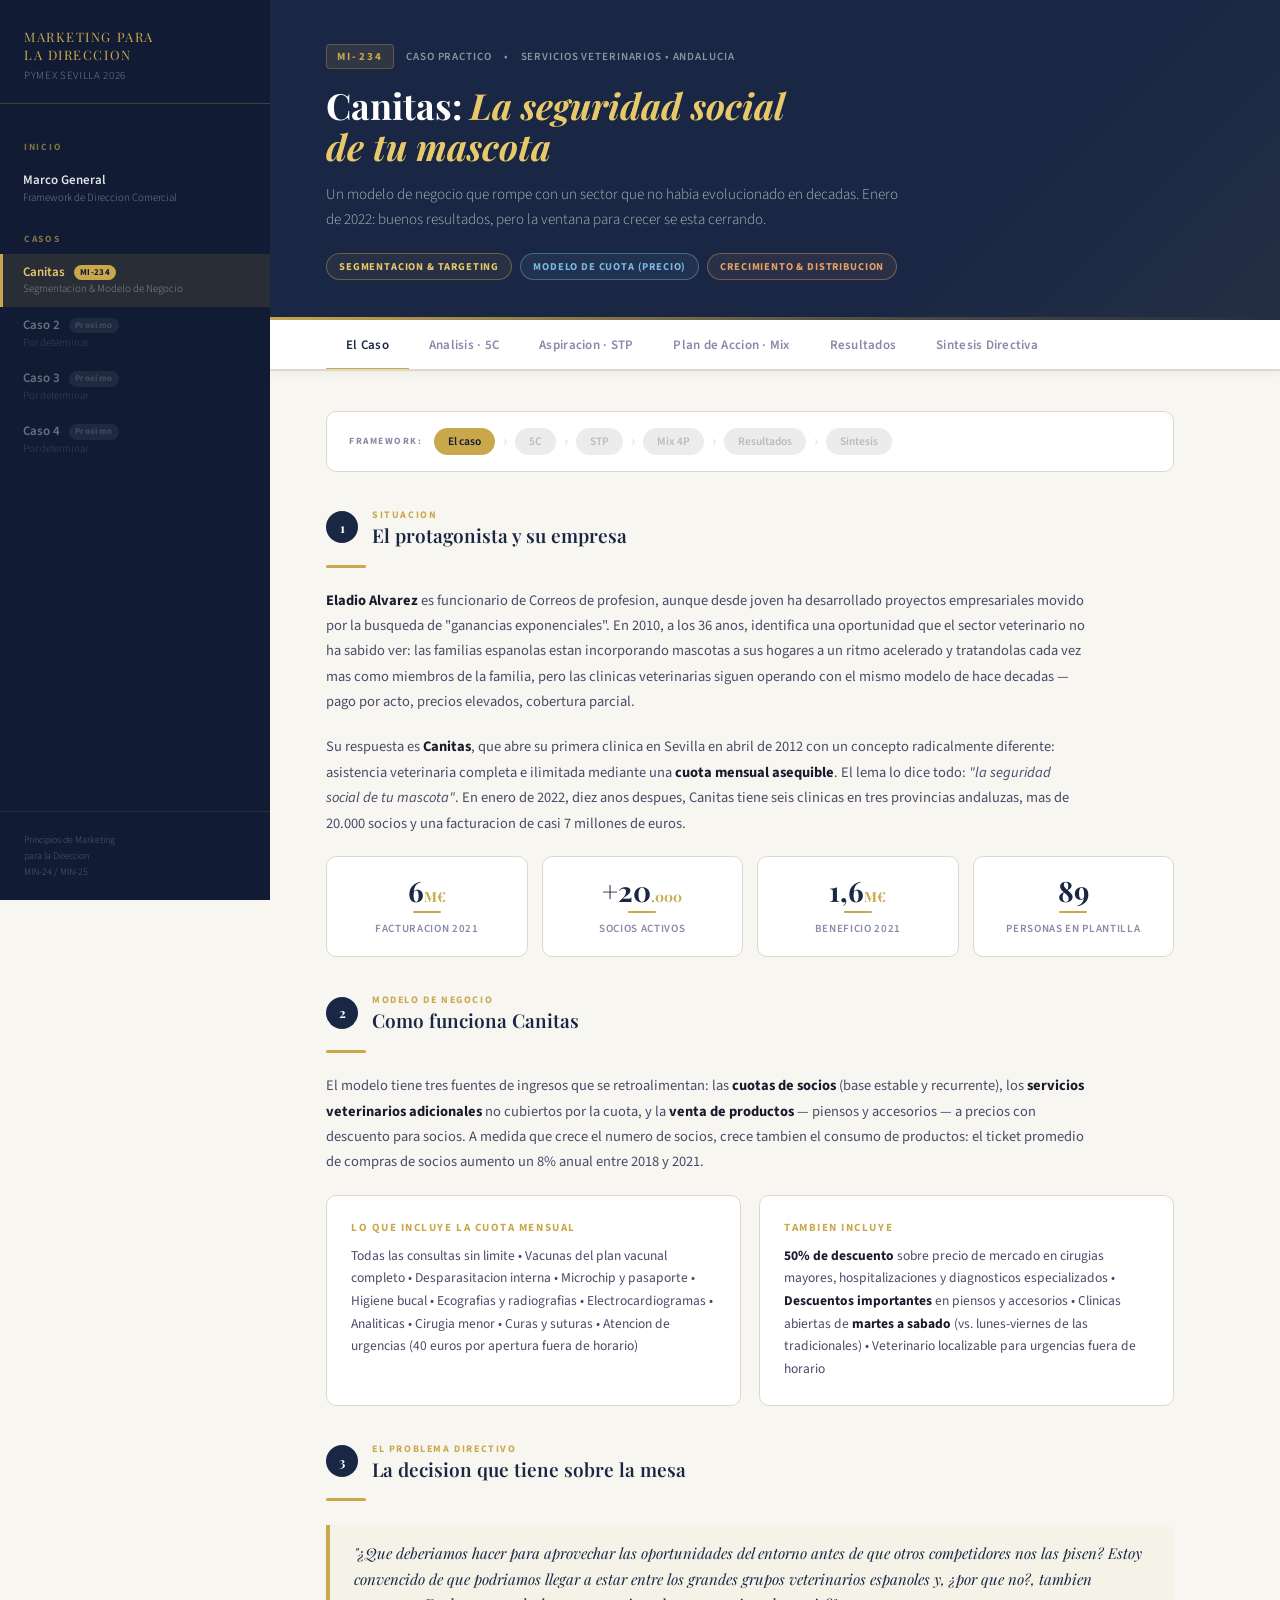
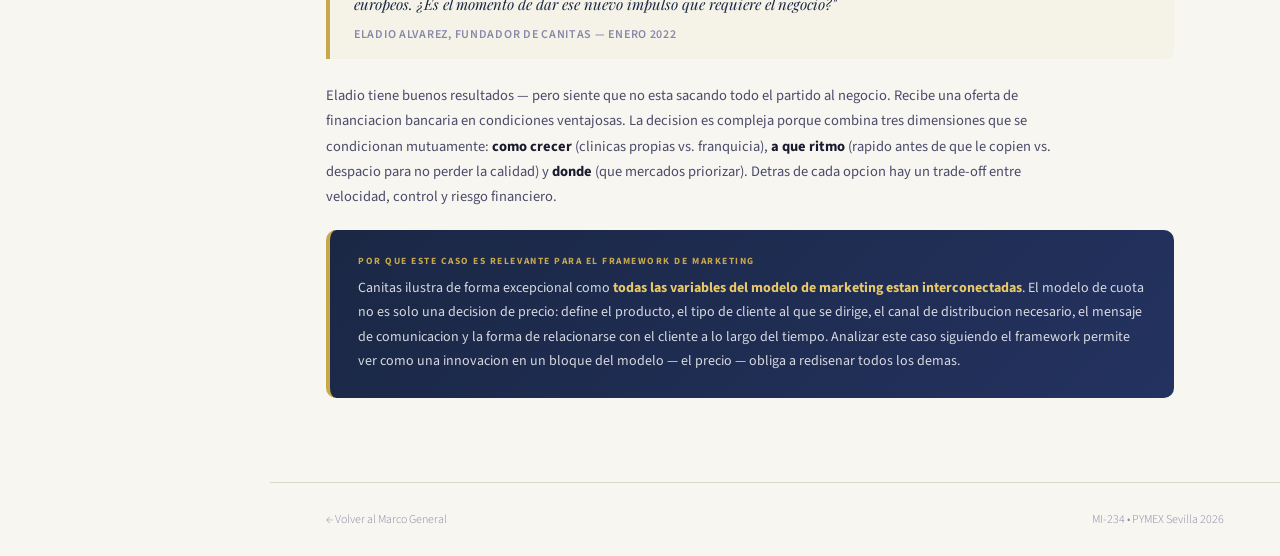
==== commit 5376ea38: "Add files via upload" ====
--- a/caso-canitas.html
+++ b/caso-canitas.html
@@ -6,62 +6,121 @@
 <title>Canitas: La seguridad social de tu mascota | MI-234</title>
 <link rel="stylesheet" href="shared.css">
 <style>
-/* ============================================================
-   CASO-SPECIFIC styles
-   ============================================================ */
-.content { padding: 44px 56px 64px; max-width: 960px; }
-
-.lead-text {
-  font-family: 'Source Serif 4', 'Source Sans 3', Georgia, serif;
-  font-size: 17px;
-  color: var(--text-dark);
-  line-height: 1.75;
-  margin-bottom: 28px;
-  max-width: 760px;
-}
-.lead-text strong { color: var(--navy); font-weight: 700; }
-
-/* fw-map */
-.fw-map {
-  background: white;
-  border: 1px solid var(--border);
-  border-radius: 10px;
-  padding: 20px 24px;
-  margin-bottom: 28px;
-}
-.fw-map-title {
-  font-family: var(--font-body);
-  font-size: 10px;
-  font-weight: 700;
-  color: var(--text-light);
-  letter-spacing: .14em;
-  text-transform: uppercase;
-  margin-bottom: 14px;
-}
-.fw-map-row { display: flex; gap: 8px; margin-bottom: 7px; }
-.fw-map-block {
-  flex: 1;
-  padding: 9px 12px;
-  border-radius: 6px;
-  font-family: var(--font-body);
-  font-size: 12px;
-  font-weight: 600;
-  text-align: center;
-  line-height: 1.3;
-}
-.fw-map-block.dim           { background: #eaeaea; color: #aaa; }
-.fw-map-block.active-block  { background: var(--navy); color: white; }
-.fw-map-block.highlight-block { background: var(--gold); color: var(--navy-dark); }
-.fw-map-block.accent-block  { background: rgba(212,114,42,.15); color: var(--orange-accent); border: 1.5px solid rgba(212,114,42,.3); }
-
-@media (max-width: 900px) {
-  .content { padding: 28px 24px; }
+.content { padding:40px 56px 64px; max-width:960px; }
+
+/* Mini framework tracker */
+.fw-tracker {
+  background:white; border:1px solid var(--border); border-radius:10px;
+  padding:16px 22px; margin-bottom:32px;
+  display:flex; align-items:center; gap:8px; flex-wrap:wrap;
+}
+.fw-tracker-label {
+  font-family:var(--font-body); font-size:9.5px; font-weight:700;
+  color:var(--text-light); letter-spacing:.16em; text-transform:uppercase;
+  margin-right:4px; flex-shrink:0;
+}
+.fw-t-block {
+  font-family:var(--font-body); font-size:11.5px; font-weight:600;
+  padding:5px 14px; border-radius:20px; white-space:nowrap;
+  transition: all .2s;
+}
+.fw-t-block.off  { background:#ececec; color:#bbb; }
+.fw-t-block.on   { background:var(--navy); color:white; }
+.fw-t-block.gold { background:var(--gold); color:var(--navy-dark); }
+.fw-t-sep { color:#ddd; font-size:16px; line-height:1; }
+
+/* Section headers within tabs */
+.block-header {
+  display:flex; align-items:center; gap:14px; margin-bottom:18px; margin-top:36px;
+}
+.block-header:first-of-type { margin-top:0; }
+.block-number {
+  font-family:var(--font-display); font-size:13px; font-weight:700;
+  color:white; background:var(--navy); border-radius:50%;
+  width:32px; height:32px; display:flex; align-items:center; justify-content:center;
+  flex-shrink:0;
+}
+.block-label {
+  font-family:var(--font-body); font-size:10px; font-weight:700;
+  letter-spacing:.16em; text-transform:uppercase; color:var(--gold);
+  display:block; margin-bottom:2px;
+}
+.block-title {
+  font-family:var(--font-display); font-size:19px; font-weight:600;
+  color:var(--navy); line-height:1.2;
+}
+.divider-gold { width:40px; height:3px; background:var(--gold); border-radius:2px; margin-bottom:20px; margin-top:4px; }
+
+/* Key insight box */
+.insight-box {
+  background:linear-gradient(135deg, var(--navy) 0%, var(--navy-light) 100%);
+  border-radius:10px; padding:24px 28px; margin:20px 0;
+  border-left:4px solid var(--gold); position:relative;
+}
+.insight-box-label {
+  font-family:var(--font-body); font-size:9.5px; font-weight:700;
+  color:var(--gold); letter-spacing:.16em; text-transform:uppercase;
+  margin-bottom:8px; display:block;
+}
+.insight-box-body {
+  font-family:var(--font-body); font-size:14px; color:rgba(255,255,255,.82);
+  line-height:1.75;
+}
+.insight-box-body strong { color:var(--gold-light); }
+
+/* Concept pill */
+.concept-pill {
+  display:inline-block; background:var(--gold-pale); color:var(--orange-accent);
+  font-family:var(--font-body); font-size:10.5px; font-weight:700;
+  letter-spacing:.08em; text-transform:uppercase; padding:4px 10px;
+  border-radius:20px; border:1px solid rgba(212,114,42,.25); margin:2px;
+}
+
+/* Options grid */
+.options-grid { display:grid; grid-template-columns:1fr 1fr; gap:16px; margin:20px 0; }
+.option-card {
+  background:white; border:1px solid var(--border); border-radius:10px;
+  padding:22px; position:relative; overflow:hidden;
+}
+.option-card::before {
+  content:''; position:absolute; top:0; left:0; right:0; height:4px;
+}
+.option-card.blue::before { background:var(--blue-accent); }
+.option-card.orange::before { background:var(--orange-accent); }
+.option-card.green::before { background:var(--green-dot); }
+.option-card.purple::before { background:#7b5ea7; }
+.option-card-title {
+  font-family:var(--font-display); font-size:15px; font-weight:600;
+  color:var(--navy); margin-bottom:10px; margin-top:6px;
+}
+.option-pros-cons { font-family:var(--font-body); font-size:13px; color:var(--text-mid); line-height:1.65; }
+.option-pros-cons strong { color:var(--text-dark); }
+
+/* Synthesis connections */
+.synthesis-row {
+  display:flex; align-items:flex-start; gap:14px;
+  padding:16px 0; border-bottom:1px solid var(--border);
+}
+.synthesis-row:last-child { border-bottom:none; }
+.synthesis-fw-tag {
+  font-family:var(--font-body); font-size:10px; font-weight:700;
+  color:white; background:var(--navy); padding:4px 10px; border-radius:4px;
+  letter-spacing:.08em; text-transform:uppercase; white-space:nowrap;
+  flex-shrink:0; margin-top:2px;
+}
+.synthesis-text { font-family:var(--font-body); font-size:13.5px; color:var(--text-mid); line-height:1.68; }
+.synthesis-text strong { color:var(--text-dark); }
+
+@media(max-width:900px){
+  .content { padding:28px 22px; }
+  .options-grid { grid-template-columns:1fr; }
+  .fw-tracker { gap:5px; }
 }
 </style>
 </head>
 <body>
 
-<!-- ===== SIDEBAR ===== -->
+<!-- SIDEBAR -->
 <aside class="sidebar">
   <div class="sidebar-header">
     <div class="sidebar-logo">Marketing para<br>la Direccion</div>
@@ -96,7 +155,7 @@
   </div>
 </aside>
 
-<!-- ===== MAIN ===== -->
+<!-- MAIN -->
 <main class="main">
 
   <div class="page-header">
@@ -107,400 +166,901 @@
       <span class="header-tag">Servicios veterinarios &bull; Andalucia</span>
     </div>
     <h1 class="page-title">Canitas: <em>La seguridad social<br>de tu mascota</em></h1>
-    <p class="page-desc">Eladio Alvarez ha construido un modelo de cuota mensual que rompe con el sector veterinario tradicional. En enero de 2022 debe decidir como y cuando crecer sin comprometer lo que ha construido.</p>
-    <div class="focus-badges" style="margin-top:20px;">
+    <p class="page-desc">Un modelo de negocio que rompe con un sector que no habia evolucionado en decadas. Enero de 2022: buenos resultados, pero la ventana para crecer se esta cerrando.</p>
+    <div class="focus-badges">
       <span class="focus-badge gold">Segmentacion &amp; Targeting</span>
-      <span class="focus-badge blue">Modelo de Precio (Cuota)</span>
-      <span class="focus-badge orange">Crecimiento &amp; Distribucion</span>
+      <span class="focus-badge blue">Modelo de cuota (precio)</span>
+      <span class="focus-badge orange">Crecimiento &amp; distribucion</span>
     </div>
   </div>
 
   <!-- TABS -->
   <div class="tabs-bar">
-    <button class="tab-btn active" onclick="showTab('situacion',this)">Situacion</button>
-    <button class="tab-btn" onclick="showTab('analisis',this)">Analisis 5C</button>
-    <button class="tab-btn" onclick="showTab('stp',this)">STP &amp; Posicionamiento</button>
-    <button class="tab-btn" onclick="showTab('mix',this)">Marketing Mix</button>
-    <button class="tab-btn" onclick="showTab('decision',this)">Decision Directiva</button>
+    <button class="tab-btn active"  onclick="showTab('caso',this)">El Caso</button>
+    <button class="tab-btn" onclick="showTab('analisis',this)">Analisis · 5C</button>
+    <button class="tab-btn" onclick="showTab('aspiracion',this)">Aspiracion · STP</button>
+    <button class="tab-btn" onclick="showTab('accion',this)">Plan de Accion · Mix</button>
+    <button class="tab-btn" onclick="showTab('resultados',this)">Resultados</button>
+    <button class="tab-btn" onclick="showTab('sintesis',this)">Sintesis Directiva</button>
   </div>
 
   <div class="content">
 
-    <!-- ============ TAB: SITUACION ============ -->
-    <div class="tab-panel active" id="tab-situacion">
-
-      <h2 class="section-title">El problema directivo</h2>
-      <div class="section-divider"></div>
-
-      <p class="lead-text">En enero de 2022, Eladio Alvarez dirige una empresa con seis clinicas veterinarias, mas de 20.000 socios y mas de 1,5 millones de euros de beneficio. Los resultados son buenos, pero siente que no esta extrayendo todo el potencial del negocio. La pregunta central: <strong>crecer o consolidar, y como hacerlo sin destruir lo construido.</strong></p>
+    <!-- ====================================================
+         TAB 1: EL CASO
+         ==================================================== -->
+    <div class="tab-panel active" id="tab-caso">
+
+      <div class="fw-tracker">
+        <span class="fw-tracker-label">Framework:</span>
+        <span class="fw-t-block gold">El caso</span>
+        <span class="fw-t-sep">&#8250;</span>
+        <span class="fw-t-block off">5C</span>
+        <span class="fw-t-sep">&#8250;</span>
+        <span class="fw-t-block off">STP</span>
+        <span class="fw-t-sep">&#8250;</span>
+        <span class="fw-t-block off">Mix 4P</span>
+        <span class="fw-t-sep">&#8250;</span>
+        <span class="fw-t-block off">Resultados</span>
+        <span class="fw-t-sep">&#8250;</span>
+        <span class="fw-t-block off">Sintesis</span>
+      </div>
+
+      <div class="block-header">
+        <div class="block-number">1</div>
+        <div>
+          <span class="block-label">Situacion</span>
+          <div class="block-title">El protagonista y su empresa</div>
+        </div>
+      </div>
+      <div class="divider-gold"></div>
+
+      <p class="body-text"><strong>Eladio Alvarez</strong> es funcionario de Correos de profesion, aunque desde joven ha desarrollado proyectos empresariales movido por la busqueda de "ganancias exponenciales". En 2010, a los 36 anos, identifica una oportunidad que el sector veterinario no ha sabido ver: las familias espanolas estan incorporando mascotas a sus hogares a un ritmo acelerado y tratandolas cada vez mas como miembros de la familia, pero las clinicas veterinarias siguen operando con el mismo modelo de hace decadas — pago por acto, precios elevados, cobertura parcial.</p>
+
+      <p class="body-text">Su respuesta es <strong>Canitas</strong>, que abre su primera clinica en Sevilla en abril de 2012 con un concepto radicalmente diferente: asistencia veterinaria completa e ilimitada mediante una <strong>cuota mensual asequible</strong>. El lema lo dice todo: <em>"la seguridad social de tu mascota"</em>. En enero de 2022, diez anos despues, Canitas tiene seis clinicas en tres provincias andaluzas, mas de 20.000 socios y una facturacion de casi 7 millones de euros.</p>
 
       <div class="data-row">
         <div class="data-card">
-          <div class="data-value">6<span class="data-unit" style="font-size:16px;">M&euro;</span></div>
-          <div style="height:2px;background:var(--gold);width:32px;margin:6px auto 8px;border-radius:1px;"></div>
+          <div class="data-value">6<span class="data-unit">M&euro;</span></div>
+          <div style="height:2px;background:var(--gold);width:28px;margin:6px auto 8px;border-radius:1px;"></div>
           <div class="data-label">Facturacion 2021</div>
         </div>
         <div class="data-card">
           <div class="data-value">+20<span class="data-unit">.000</span></div>
-          <div style="height:2px;background:var(--gold);width:32px;margin:6px auto 8px;border-radius:1px;"></div>
+          <div style="height:2px;background:var(--gold);width:28px;margin:6px auto 8px;border-radius:1px;"></div>
           <div class="data-label">Socios activos</div>
         </div>
         <div class="data-card">
-          <div class="data-value">6</div>
-          <div style="height:2px;background:var(--gold);width:32px;margin:6px auto 8px;border-radius:1px;"></div>
-          <div class="data-label">Clinicas en 3 prov.</div>
+          <div class="data-value">1,6<span class="data-unit">M&euro;</span></div>
+          <div style="height:2px;background:var(--gold);width:28px;margin:6px auto 8px;border-radius:1px;"></div>
+          <div class="data-label">Beneficio 2021</div>
         </div>
         <div class="data-card">
-          <div class="data-value">18<span class="data-unit">&euro;</span></div>
-          <div style="height:2px;background:var(--gold);width:32px;margin:6px auto 8px;border-radius:1px;"></div>
-          <div class="data-label">Cuota mensual socio</div>
-        </div>
-      </div>
+          <div class="data-value">89</div>
+          <div style="height:2px;background:var(--gold);width:28px;margin:6px auto 8px;border-radius:1px;"></div>
+          <div class="data-label">Personas en plantilla</div>
+        </div>
+      </div>
+
+      <div class="block-header">
+        <div class="block-number">2</div>
+        <div>
+          <span class="block-label">Modelo de negocio</span>
+          <div class="block-title">Como funciona Canitas</div>
+        </div>
+      </div>
+      <div class="divider-gold"></div>
+
+      <p class="body-text">El modelo tiene tres fuentes de ingresos que se retroalimentan: las <strong>cuotas de socios</strong> (base estable y recurrente), los <strong>servicios veterinarios adicionales</strong> no cubiertos por la cuota, y la <strong>venta de productos</strong> — piensos y accesorios — a precios con descuento para socios. A medida que crece el numero de socios, crece tambien el consumo de productos: el ticket promedio de compras de socios aumento un 8% anual entre 2018 y 2021.</p>
+
+      <div class="cards-2">
+        <div class="info-card">
+          <div class="info-card-title">Lo que incluye la cuota mensual</div>
+          <div class="info-card-body">Todas las consultas sin limite &bull; Vacunas del plan vacunal completo &bull; Desparasitacion interna &bull; Microchip y pasaporte &bull; Higiene bucal &bull; Ecografias y radiografias &bull; Electrocardiogramas &bull; Analiticas &bull; Cirugia menor &bull; Curas y suturas &bull; Atencion de urgencias (40 euros por apertura fuera de horario)</div>
+        </div>
+        <div class="info-card">
+          <div class="info-card-title">Tambien incluye</div>
+          <div class="info-card-body"><strong>50% de descuento</strong> sobre precio de mercado en cirugias mayores, hospitalizaciones y diagnosticos especializados &bull; <strong>Descuentos importantes</strong> en piensos y accesorios &bull; Clinicas abiertas de <strong>martes a sabado</strong> (vs. lunes-viernes de las tradicionales) &bull; Veterinario localizable para urgencias fuera de horario</div>
+        </div>
+      </div>
+
+      <div class="block-header">
+        <div class="block-number">3</div>
+        <div>
+          <span class="block-label">El problema directivo</span>
+          <div class="block-title">La decision que tiene sobre la mesa</div>
+        </div>
+      </div>
+      <div class="divider-gold"></div>
 
       <div class="quote-block">
-        <div class="quote-text">"Estoy convencido de que podriamos llegar a estar entre los grandes grupos veterinarios espanoles y, por que no, tambien europeos. Es el momento de dar ese nuevo impulso que requiere el negocio?"</div>
+        <div class="quote-text">"¿Que deberiamos hacer para aprovechar las oportunidades del entorno antes de que otros competidores nos las pisen? Estoy convencido de que podriamos llegar a estar entre los grandes grupos veterinarios espanoles y, ¿por que no?, tambien europeos. ¿Es el momento de dar ese nuevo impulso que requiere el negocio?"</div>
         <div class="quote-source">Eladio Alvarez, fundador de Canitas &mdash; enero 2022</div>
       </div>
 
-      <h2 class="section-title" style="margin-top:36px;">El modelo de negocio Canitas</h2>
-      <div class="section-divider"></div>
-
-      <div class="cards-2">
-        <div class="info-card">
-          <div class="info-card-title">La propuesta de valor</div>
-          <div class="info-card-body">Asistencia veterinaria <strong>completa e ilimitada</strong> mediante una cuota mensual asequible. Sin copagos, sin limites de consultas, sin letra pequena. El lema: <strong>"La seguridad social de tu mascota"</strong>. Cubre vacunas, cirugia menor, analiticas, ecografias, urgencias y descuentos del 50% en cirugia mayor.</div>
-        </div>
-        <div class="info-card">
-          <div class="info-card-title">La diferencia con el sector</div>
-          <div class="info-card-body">Las clinicas tradicionales cobran <strong>por acto</strong> (31 euros/consulta media). Algunas cadenas tienen planes parciales de 20-40 euros/mes con coberturas limitadas. Canitas es la unica con un modelo <strong>"todo incluido"</strong> real: clinicas de mas de 500 m2, horario martes-sabado y atencion de urgencias fuera de horario.</div>
-        </div>
-        <div class="info-card">
-          <div class="info-card-title">Los tres flujos de ingresos</div>
-          <div class="info-card-body">1. <strong>Cuotas de socios</strong> &mdash; base estable y recurrente.<br>2. <strong>Servicios veterinarios adicionales</strong> (fuera del contrato).<br>3. <strong>Venta de alimentos y accesorios</strong> con descuento para socios.<br><br>El ticket promedio de productos crecio un 8% anual entre 2018 y 2021. El crecimiento de socios arrastra directamente las ventas de tienda.</div>
-        </div>
-        <div class="info-card">
-          <div class="info-card-title">La palanca: el veterinario</div>
-          <div class="info-card-body">La facturacion media por veterinario crecio un <strong>+14% anual</strong> (2018-2021). Durante el confinamiento Covid-19, en lugar de caer, aumento gracias a la prescripcion del equipo. Los veterinarios no solo atienden: <strong>captan socios, generan confianza y realizan ventas cruzadas</strong>. Son la 5P del servicio.</div>
-        </div>
-      </div>
-
-      <h2 class="section-title" style="margin-top:8px;">Comparativa de modelos en el sector</h2>
-      <div class="section-divider"></div>
+      <p class="body-text">Eladio tiene buenos resultados — pero siente que no esta sacando todo el partido al negocio. Recibe una oferta de financiacion bancaria en condiciones ventajosas. La decision es compleja porque combina tres dimensiones que se condicionan mutuamente: <strong>como crecer</strong> (clinicas propias vs. franquicia), <strong>a que ritmo</strong> (rapido antes de que le copien vs. despacio para no perder la calidad) y <strong>donde</strong> (que mercados priorizar). Detras de cada opcion hay un trade-off entre velocidad, control y riesgo financiero.</p>
+
+      <div class="insight-box">
+        <span class="insight-box-label">Por que este caso es relevante para el framework de marketing</span>
+        <div class="insight-box-body">Canitas ilustra de forma excepcional como <strong>todas las variables del modelo de marketing estan interconectadas</strong>. El modelo de cuota no es solo una decision de precio: define el producto, el tipo de cliente al que se dirige, el canal de distribucion necesario, el mensaje de comunicacion y la forma de relacionarse con el cliente a lo largo del tiempo. Analizar este caso siguiendo el framework permite ver como una innovacion en un bloque del modelo — el precio — obliga a redisenar todos los demas.</div>
+      </div>
+
+    </div><!-- /tab-caso -->
+
+
+    <!-- ====================================================
+         TAB 2: ANÁLISIS 5C
+         ==================================================== -->
+    <div class="tab-panel" id="tab-analisis">
+
+      <div class="fw-tracker">
+        <span class="fw-tracker-label">Framework:</span>
+        <span class="fw-t-block off">El caso</span>
+        <span class="fw-t-sep">&#8250;</span>
+        <span class="fw-t-block gold">5C: Analisis</span>
+        <span class="fw-t-sep">&#8250;</span>
+        <span class="fw-t-block off">STP</span>
+        <span class="fw-t-sep">&#8250;</span>
+        <span class="fw-t-block off">Mix 4P</span>
+        <span class="fw-t-sep">&#8250;</span>
+        <span class="fw-t-block off">Resultados</span>
+        <span class="fw-t-sep">&#8250;</span>
+        <span class="fw-t-block off">Sintesis</span>
+      </div>
+
+      <p class="lead-text">El analisis de las 5C es el diagnostico del entorno en el que Canitas opera y debe tomar sus decisiones. Antes de definir a quien se dirige o como quiere crecer, Eladio necesita una imagen clara y objetiva de su empresa, sus clientes, sus competidores, sus aliados y el contexto macro que condiciona todas las decisiones.</p>
+
+      <!-- COMPANIA -->
+      <div class="block-header">
+        <div class="block-number">C1</div>
+        <div>
+          <span class="block-label">Primera C</span>
+          <div class="block-title">Compania: fortalezas y debilidades de Canitas</div>
+        </div>
+      </div>
+      <div class="divider-gold"></div>
+
+      <p class="body-text">La primera pregunta del analisis interno es siempre: ¿de que somos capaces y en que somos vulnerables? En el caso de Canitas, el autodiagnostico revela un perfil muy asimetrico: fortalezas notables en el modelo de negocio y en los resultados, debilidades criticas en presencia geografica y en la capacidad de comunicar la propuesta.</p>
+
+      <div class="cards-2">
+        <div class="info-card" style="border-top:3px solid var(--blue-accent);">
+          <div class="info-card-title" style="color:var(--blue-accent);">Fortalezas</div>
+          <div class="info-card-body">
+            <strong>Modelo diferencial sin equivalente real:</strong> ninguna clinica espanola ofrece un "todo incluido" verdadero a este precio.<br><br>
+            <strong>Alta rentabilidad:</strong> EBITDA estimado en torno al 24%, muy por encima de la media del sector (10%). Beneficio de 1,6M sobre 6,9M de facturacion en 2021.<br><br>
+            <strong>Crecimiento sostenido y predecible:</strong> +16% anual en socios durante tres anos consecutivos. Vida media del socio superior a cuatro anos, lo que da visibilidad a los ingresos futuros.<br><br>
+            <strong>Equipo como ventaja competitiva:</strong> la facturacion media por veterinario crece al +14% anual. El perfil hibrido sanitario-comercial es dificil de replicar rapidamente.<br><br>
+            <strong>Marca reconocida en sus mercados:</strong> 83% de conocimiento en Sevilla, 73% en Malaga, frente al 5-25% de cualquier competidor.
+          </div>
+        </div>
+        <div class="info-card" style="border-top:3px solid var(--orange-accent);">
+          <div class="info-card-title" style="color:var(--orange-accent);">Debilidades</div>
+          <div class="info-card-body">
+            <strong>Presencia geografica muy limitada:</strong> seis clinicas en tres provincias andaluzas. Fuera de ese territorio, Canitas es desconocida.<br><br>
+            <strong>Modelo intensivo en capital:</strong> cada apertura requiere mas de 300.000 euros y locales de mas de 500 m2. El crecimiento organico es lento y costoso.<br><br>
+            <strong>Dificultad para comunicar la propuesta:</strong> muchos clientes potenciales confunden el modelo con las igualas tradicionales (50 euros/ano, cobertura minima) o simplemente no se creen que "todo" este incluido en 18 euros al mes.<br><br>
+            <strong>Dependencia de la gestion directa:</strong> Eladio es el alma del negocio. Escalar sin perder la cultura y los estandares de calidad es un reto organizativo mayusculo.<br><br>
+            <strong>Presencia digital debil:</strong> solo el 17% de los clientes de Canitas llegaron a traves de busqueda en Google; las redes sociales apenas aportan.
+          </div>
+        </div>
+      </div>
+
+      <!-- CLIENTES -->
+      <div class="block-header">
+        <div class="block-number">C2</div>
+        <div>
+          <span class="block-label">Segunda C</span>
+          <div class="block-title">Clientes: quien es el cliente de Canitas y como decide</div>
+        </div>
+      </div>
+      <div class="divider-gold"></div>
+
+      <p class="body-text">Comprender al cliente de Canitas va mas alla de describir su perfil demografico. Es necesario entender como descubre la clinica, que valora al elegirla, por que algunos no contratan a pesar de conocerla, y como evoluciona su relacion con la empresa a lo largo del tiempo.</p>
+
+      <div class="cards-2">
+        <div class="info-card">
+          <div class="info-card-title">Perfil del cliente</div>
+          <div class="info-card-body">
+            <strong>Genero:</strong> 64% mujeres, 36% hombres. Las mujeres tienen entre 30 y 45 anos con hijos; los hombres una edad media mayor.<br><br>
+            <strong>Clase social:</strong> Eladio considera que Canitas atrae a todas las clases sociales. El precio accesible hace posible esta amplitud, algo inusual en el sector veterinario.<br><br>
+            <strong>Actitud:</strong> propietarios que consideran a su mascota un miembro de la familia. En Espana, el indice de "humanizacion" de las mascotas alcanza un 9,83/10. La mascota no es un gasto optativo; es una responsabilidad afectiva que el propietario no negocia.
+          </div>
+        </div>
+        <div class="info-card">
+          <div class="info-card-title">Como llega el cliente a Canitas</div>
+          <div class="info-card-body">
+            <strong>30%</strong> la descubre porque esta cerca de su casa.<br>
+            <strong>27%</strong> llega por recomendacion de un amigo, familiar o companero.<br>
+            <strong>20%</strong> la ve anunciada en la calle (autobuses, vallas).<br>
+            <strong>17%</strong> la encuentra buscando en Google.<br>
+            <strong>16%</strong> la descubre en redes sociales.<br>
+            <strong>14%</strong> la conoce por anuncios en radio, television o prensa.<br><br>
+            <em>Lectura directiva:</em> la cercania y el boca-oreja son los dos canales dominantes. Esto implica que la estrategia de expansion geografica y la calidad de la experiencia del socio son, en la practica, las dos mejores herramientas de captacion.
+          </div>
+        </div>
+      </div>
+
+      <div class="alert-box blue">
+        <div class="alert-icon">&#9432;</div>
+        <div class="alert-body"><strong>Lo que mas valora el cliente al elegir veterinario:</strong> 1.o amabilidad del personal (8,86/10), 2.o limpieza y orden (8,76), 3.o disponibilidad de medios tecnicos (8,21), 4.o proximidad (7,78). El precio ocupa el <strong>6.o lugar</strong> (6,28/10) y las resenas en Internet el ultimo (3,14). Esta jerarquia de valores es critica para Canitas: los atributos que mas importan al cliente son precisamente los que Canitas tiene bien resueltos.</div>
+      </div>
+
+      <div class="cards-2">
+        <div class="info-card">
+          <div class="info-card-title">Por que contratan (67%)</div>
+          <div class="info-card-body">
+            <strong>48%</strong> valora las buenas y amplias coberturas.<br>
+            <strong>47%</strong> destaca el precio economico y asequible.<br>
+            <strong>16%</strong> le parece interesante el modelo.<br>
+            <strong>14%</strong> valora la tranquilidad y seguridad que da.<br>
+            <strong>11%</strong> valora la calidad del servicio y los profesionales.
+          </div>
+        </div>
+        <div class="info-card">
+          <div class="info-card-title">Por que no contratan (13%)</div>
+          <div class="info-card-body">
+            <strong>31%</strong> dice que es caro o mas caro que su clinica actual.<br>
+            <strong>13%</strong> prefiere pagar por uso.<br>
+            <strong>13%</strong> esta satisfecho con lo que tiene.<br>
+            <strong>11%</strong> prefiere no pagar cuota mensual.<br>
+            <strong>7%</strong> dice que la clinica no le da confianza.<br><br>
+            <em>Lectura:</em> el problema no es el producto, es la percepcion y la comunicacion.
+          </div>
+        </div>
+      </div>
+
+      <!-- COMPETIDORES -->
+      <div class="block-header">
+        <div class="block-number">C3</div>
+        <div>
+          <span class="block-label">Tercera C</span>
+          <div class="block-title">Competidores: un sector atomizado con senales de concentracion</div>
+        </div>
+      </div>
+      <div class="divider-gold"></div>
+
+      <p class="body-text">El mercado veterinario espanol esta en un momento de transicion: altamente fragmentado hoy, con senales claras de que se va a concentrar rapidamente. Esta ventana — el tiempo entre "fragil y concentrado" — es exactamente el momento estrategico en que se encuentra Canitas.</p>
+
+      <div class="alert-box gold">
+        <div class="alert-icon">&#9733;</div>
+        <div class="alert-body"><strong>El mapa del sector:</strong> 6.550 centros veterinarios en Espana. Facturacion media: 330.000 euros. El 46% son clinicas pequenas (menos de 225.000 euros/ano). Solo el 5% del mercado pertenece a alguna cadena — frente al 50% en Reino Unido. Los fondos de inversion europeos ya estan entrando en el mercado espanol adquiriendo clinicas. <strong>La ventana de oportunidad para Canitas es real y tiene fecha de caducidad.</strong></div>
+      </div>
 
       <table class="data-table">
         <thead>
-          <tr>
-            <th>Servicio</th>
-            <th>Clinica tradicional</th>
-            <th>Cadena con plan salud</th>
-            <th>Canitas (socio)</th>
-          </tr>
+          <tr><th>Modelo</th><th>Cuota mensual</th><th>Cobertura</th><th>Implantacion</th></tr>
         </thead>
         <tbody>
-          <tr><td>Consulta estandar</td><td>31 euros</td><td>Incluidas desde 4/ano</td><td class="highlight">0 euros</td></tr>
-          <tr><td>Consulta + vacunacion</td><td>50-80 euros</td><td>Entre 0 y 50 euros</td><td class="highlight">0 euros</td></tr>
-          <tr><td>Limpieza bucal</td><td>150 euros</td><td>Hasta 20% descuento</td><td class="highlight">0 euros</td></tr>
-          <tr><td>Cirugia convencional</td><td>300 euros</td><td>150 euros</td><td class="highlight">0 euros</td></tr>
-          <tr><td>Urgencia fuera horario</td><td>350-700 euros</td><td>n/d</td><td class="highlight">40 euros</td></tr>
-          <tr><td><strong>Cuota mensual</strong></td><td><strong>0</strong> (pago por acto)</td><td><strong>20-40 euros/mes</strong></td><td class="highlight"><strong>18,15 euros/mes</strong></td></tr>
+          <tr><td><strong>Clinica tradicional</strong></td><td>No aplica (pago por acto)</td><td>Lo que se paga en cada visita</td><td>Todo Espana, atomizada</td></tr>
+          <tr><td><strong>Igualas clasicas</strong></td><td>~4 euros/mes (50 euros/ano)</td><td>Descuentos del 10-15% en algunos servicios</td><td>Algunas ciudades, minoritario</td></tr>
+          <tr><td><strong>Cadenas con plan salud</strong> (Kivet, Mivet, UNAVETS...)</td><td>19-25 euros/mes</td><td>Servicios seleccionados incluidos + descuentos en el resto</td><td>Cataluna, Madrid, Madrid &mdash; escasa presencia en Andalucia</td></tr>
+          <tr><td class="hl"><strong>Canitas</strong></td><td class="hl"><strong>18,15 euros/mes</strong></td><td class="hl"><strong>Todo incluido, sin limite, sin carencias</strong></td><td class="hl"><strong>Sevilla, Huelva, Malaga</strong></td></tr>
         </tbody>
       </table>
 
-    </div>
-
-    <!-- ============ TAB: ANÁLISIS 5C ============ -->
-    <div class="tab-panel" id="tab-analisis">
-
-      <div class="fw-map">
-        <div class="fw-map-title">Donde estamos en el framework</div>
-        <div class="fw-map-row">
-          <div class="fw-map-block active-block">Compania</div>
-          <div class="fw-map-block active-block">Clientes</div>
-          <div class="fw-map-block active-block">Competidores</div>
-          <div class="fw-map-block active-block">Colaboradores</div>
-          <div class="fw-map-block active-block">Contexto</div>
-        </div>
-        <div class="fw-map-row">
-          <div class="fw-map-block dim" style="flex:3;">STP &amp; Marketing Mix</div>
-          <div class="fw-map-block dim" style="flex:2;">Clientes: Adq. &bull; Vinc. &bull; Ret.</div>
-        </div>
-        <div class="fw-map-row">
-          <div class="fw-map-block dim">Beneficios sostenibles</div>
-        </div>
-      </div>
-
-      <h2 class="section-title">Las 5C de Canitas</h2>
-      <div class="section-divider"></div>
-
-      <div class="info-card" style="margin-bottom:16px;">
-        <div class="info-card-title">1. Compania</div>
-        <div class="info-card-body"><strong>Fortalezas:</strong> modelo diferencial y probado, crecimiento sostenido de socios (+16% anual), alta rentabilidad (beneficio/ventas >20%), equipo veterinario cualificado, marca reconocida en Sevilla y Huelva (83% de conocimiento).<br><br><strong>Debilidades:</strong> escasa presencia geografica (solo Andalucia), dificultad para comunicar la propuesta (se confunde con igualas), modelo intensivo en capital (300.000 euros por clinica), dependencia de la gestion directa del fundador.</div>
-      </div>
-
-      <div class="info-card" style="margin-bottom:16px;">
-        <div class="info-card-title">2. Clientes</div>
-        <div class="info-card-body"><strong>Perfil mayoritario:</strong> mujeres (64%), 30-45 anos, con hijos. Eladio considera que Canitas atrae a todas las clases sociales gracias al precio accesible.<br><br><strong>Comportamiento:</strong> captacion principal por cercania (30%) y recomendacion (27%). El veterinario es la principal fuente de informacion para el 60% de los propietarios.<br><br><strong>Criterios de eleccion:</strong> amabilidad del personal (8,86/10), limpieza y orden (8,76), disponibilidad de medios tecnicos (8,21), proximidad (7,78). El precio ocupa el 6.o lugar (6,28).</div>
-      </div>
-
-      <div class="info-card" style="margin-bottom:16px;">
-        <div class="info-card-title">3. Competidores</div>
-        <div class="info-card-body"><strong>Mercado muy atomizado:</strong> 6.550 centros en Espana, facturacion media de 330.000 euros. En Sevilla hay 278 centros, en Malaga 286, en Huelva 71.<br><br><strong>Competidores locales:</strong> clinicas de 100-150 m2 con pago por acto. Algunas con "igualas" parciales (50 euros/ano, descuentos del 10-15%).<br><br><strong>Cadenas:</strong> Kivet (+50), Mivet (35), AniCura (42). Cuotas entre 19-25 euros/mes pero coberturas parciales. Implantacion principalmente en Cataluna y Madrid. El reconocimiento de Canitas (78%) triplica al de cualquier competidor en sus mercados.</div>
-      </div>
-
-      <div class="info-card" style="margin-bottom:16px;">
-        <div class="info-card-title">4. Colaboradores</div>
-        <div class="info-card-body"><strong>Equipo interno:</strong> 89 personas con perfil hibrido sanitario-comercial. Su capacidad de generar confianza y prescribir es la 5P del modelo.<br><br><strong>Financiero:</strong> entidades bancarias con oferta activa de prestamos en condiciones ventajosas, recurso disponible para la expansion.<br><br><strong>Otros:</strong> protectoras de animales (9% de clientes), fabricantes de piensos reconocidos (avalados por veterinarios y vendidos con descuento para socios).</div>
-      </div>
-
-      <div class="info-card" style="margin-bottom:28px;">
-        <div class="info-card-title">5. Contexto</div>
-        <div class="info-card-body"><strong>Tendencia positiva:</strong> 29 millones de mascotas en Espana en 2021 (+39,7% vs 2019). El 50,2% de las familias tiene mascota. Gasto medio anual: 1.282 euros.<br><br><strong>Sector en crecimiento:</strong> 7 anos consecutivos de expansion, dos digitos desde 2019 (14% en 2021). Concentracion sectorial en curso: solo el 5% del mercado pertenece a una cadena (vs 50% en Reino Unido). Ventana de oportunidad antes de que los fondos de inversion concentren el mercado.</div>
-      </div>
-
-      <h2 class="section-title">Sintesis DAFO</h2>
-      <div class="section-divider"></div>
-      <div class="cards-2">
-        <div class="info-card" style="border-top:3px solid var(--blue-accent);">
-          <div class="info-card-title" style="color:var(--blue-accent);">Fortalezas</div>
-          <div class="info-card-body">Modelo sin competidor real en "todo incluido" &bull; Alta fidelizacion (vida media socio >4 anos) &bull; Rentabilidad muy superior al sector (EBITDA ~24% vs 10%) &bull; Marca reconocida y valorada &bull; Equipo con perfil comercial-sanitario unico</div>
-        </div>
-        <div class="info-card" style="border-top:3px solid var(--orange-accent);">
-          <div class="info-card-title" style="color:var(--orange-accent);">Debilidades</div>
-          <div class="info-card-body">Dificultad para comunicar la propuesta &bull; Presencia geografica muy limitada &bull; Alta inversion por apertura (300.000+ euros) &bull; Dependencia de la gestion directa &bull; Notoriedad nula en mercados nuevos</div>
-        </div>
-        <div class="info-card" style="border-top:3px solid var(--green-dot);">
-          <div class="info-card-title" style="color:var(--green-dot);">Oportunidades</div>
-          <div class="info-card-body">Mercado en crecimiento de doble digito &bull; Baja concentracion sectorial &bull; Modelo replicable en otras provincias &bull; Financiacion bancaria disponible &bull; Potencial de escala (franquicia)</div>
-        </div>
-        <div class="info-card" style="border-top:3px solid #cc4444;">
-          <div class="info-card-title" style="color:#cc4444;">Amenazas</div>
-          <div class="info-card-body">Modelo facil de copiar si no se gana escala &bull; Cadenas con plan de salud mejorando coberturas &bull; Entrada de fondos de inversion &bull; Riesgo de perdida de calidad en la expansion &bull; Elasticidad al precio tras la subida de cuota</div>
-        </div>
-      </div>
-
-    </div>
-
-    <!-- ============ TAB: STP ============ -->
-    <div class="tab-panel" id="tab-stp">
-
-      <div class="fw-map">
-        <div class="fw-map-title">Donde estamos en el framework</div>
-        <div class="fw-map-row"><div class="fw-map-block dim" style="flex:5;">Analisis 5C</div></div>
-        <div class="fw-map-row">
-          <div class="fw-map-block highlight-block" style="flex:3;">Segmentacion &rarr; Targeting &rarr; Posicionamiento</div>
-          <div class="fw-map-block dim" style="flex:2;">Marketing Mix</div>
-        </div>
-        <div class="fw-map-row">
-          <div class="fw-map-block dim" style="flex:3;">Adq. &bull; Vinc. &bull; Ret.</div>
-          <div class="fw-map-block dim">Beneficios</div>
-        </div>
-      </div>
-
-      <h2 class="section-title">Segmentacion del mercado</h2>
-      <div class="section-divider"></div>
-
-      <p class="body-text">Canitas opera con una segmentacion <strong>amplia e inclusiva</strong>: el precio accesible busca que cualquier propietario acceda a atencion veterinaria de calidad. Pero esta amplitud tiene implicaciones para el targeting y la comunicacion.</p>
-
-      <table class="data-table" style="margin-bottom:24px;">
+      <div class="insight-box">
+        <span class="insight-box-label">Ventaja competitiva de Canitas frente a sus competidores</span>
+        <div class="insight-box-body">Canitas tiene en sus mercados un reconocimiento de marca (78-83%) que <strong>triplica o cuadruplica al de cualquier competidor</strong>. Las cadenas nacionales con mayor numero de centros (Kivet: >50, Mivet: 35) tienen reconocimiento inferior al 20% en Sevilla y Malaga. Esta diferencia no es solo un dato de marketing: es una barrera competitiva construida durante diez anos de presencia y calidad de servicio que un competidor nuevo no puede replicar en meses.</div>
+      </div>
+
+      <!-- COLABORADORES -->
+      <div class="block-header">
+        <div class="block-number">C4</div>
+        <div>
+          <span class="block-label">Cuarta C</span>
+          <div class="block-title">Colaboradores: los aliados que hacen posible el modelo</div>
+        </div>
+      </div>
+      <div class="divider-gold"></div>
+
+      <div class="cards-2">
+        <div class="info-card">
+          <div class="info-card-title">El equipo como colaborador critico</div>
+          <div class="info-card-body">Los <strong>89 empleados</strong> de Canitas — veterinarios, auxiliares, peluqueros, equipo de tienda, administracion — son el activo mas critico del modelo. En un negocio de servicios, el equipo <em>es</em> el producto. Los veterinarios de Canitas tienen un perfil hibrido: son clinicos de alta cualificacion Y prescriptores comerciales. Esta combinacion no se forma de un dia para otro; es una cultura organizativa construida durante diez anos.<br><br>La facturacion media por veterinario crece al +14% anual, incluso durante el confinamiento. Esto demuestra que la calidad del equipo no es un activo que se deprecia con el tiempo: se aprecia.</div>
+        </div>
+        <div class="info-card">
+          <div class="info-card-title">Otros colaboradores clave</div>
+          <div class="info-card-body"><strong>Entidades bancarias:</strong> la oferta de financiacion en condiciones ventajosas que Eladio acaba de recibir es el detonante de la decision estrategica. Es un colaborador financiero disponible y con disposicion a apoyar el crecimiento.<br><br><strong>Fabricantes de piensos:</strong> las marcas reconocidas avaladas por los veterinarios de Canitas se venden con descuento a los socios. Esta relacion genera ingresos adicionales y refuerza la percepcion de valor de la cuota.<br><br><strong>Protectoras de animales:</strong> el 9% de los clientes de Canitas llegan a traves de protectoras. Son un canal de captacion de bajo coste y alta credibilidad.</div>
+        </div>
+      </div>
+
+      <!-- CONTEXTO -->
+      <div class="block-header">
+        <div class="block-number">C5</div>
+        <div>
+          <span class="block-label">Quinta C</span>
+          <div class="block-title">Contexto: un mercado en aceleracion con viento de cola</div>
+        </div>
+      </div>
+      <div class="divider-gold"></div>
+
+      <p class="body-text">El contexto en el que opera Canitas en enero de 2022 es extraordinariamente favorable. Rara vez un emprendedor encuentra tantas variables del entorno alineadas a su favor al mismo tiempo. Pero los contextos favorables son tambien imanes para competidores: cuanto mas atractivo es un mercado, mas rapido llegan nuevos entrantes.</p>
+
+      <div class="cards-2">
+        <div class="info-card">
+          <div class="info-card-title">El mercado de mascotas en Espana</div>
+          <div class="info-card-body">
+            <strong>29 millones de mascotas</strong> en Espana en 2021, un 39,7% mas que en 2019.<br><br>
+            El <strong>50,2% de las familias</strong> espanolas tiene un animal de compania.<br><br>
+            Los espanoles valoran a sus mascotas como miembros de la familia con un <strong>9,83/10</strong>.<br><br>
+            El <strong>gasto medio anual por mascota</strong> es de 1.282 euros: 840 en comida, 352 en veterinaria, 90 en accesorios.<br><br>
+            La tendencia al alza se espera que continue: la penetracion en Espana aun esta por debajo de mercados maduros como EE.UU. o Australia.
+          </div>
+        </div>
+        <div class="info-card">
+          <div class="info-card-title">El sector veterinario en crecimiento</div>
+          <div class="info-card-body">
+            <strong>7 anos de crecimiento sostenido</strong>, con ritmo de doble digito desde 2019: 13,9% (2019), 14,8% (2020), 14,0% (2021).<br><br>
+            Facturacion total del sector: <strong>2.163 millones de euros</strong> en 2021.<br><br>
+            <strong>Concentracion inminente:</strong> fondos de inversion europeos entrando activamente. Solo el 5% del mercado esta en manos de cadenas hoy — el 50% en Reino Unido. El proceso de concentracion ya ha ocurrido en todos los mercados maduros.<br><br>
+            <strong>Valores post-Covid:</strong> mayor sensibilidad hacia la salud y la sostenibilidad, reforzando la actitud "lo mejor para mi mascota".
+          </div>
+        </div>
+      </div>
+
+      <div class="highlight-navy">
+        <div class="highlight-navy-title">Sintesis del analisis 5C: que nos dice sobre la decision a tomar</div>
+        <div class="highlight-navy-body">El analisis de las 5C apunta en una direccion muy clara: <strong>las condiciones para crecer son excepcionales y probablemente no se repetiran</strong>. El contexto es favorable, los clientes estan receptivos, los competidores con un modelo equivalente son todavia debiles en Andalucia, y Canitas tiene fortalezas que son genuinamente dificiles de replicar. Pero el tiempo juega en contra: la ventana se esta cerrando. La debilidad critica — la dificultad para comunicar la propuesta — es el freno mas importante a la captacion de nuevos socios, y debe resolverse antes o en paralelo a cualquier estrategia de expansion.</div>
+      </div>
+
+    </div><!-- /tab-analisis -->
+
+
+    <!-- ====================================================
+         TAB 3: ASPIRACIÓN — STP
+         ==================================================== -->
+    <div class="tab-panel" id="tab-aspiracion">
+
+      <div class="fw-tracker">
+        <span class="fw-tracker-label">Framework:</span>
+        <span class="fw-t-block off">El caso</span>
+        <span class="fw-t-sep">&#8250;</span>
+        <span class="fw-t-block off">5C</span>
+        <span class="fw-t-sep">&#8250;</span>
+        <span class="fw-t-block gold">Aspiracion · STP</span>
+        <span class="fw-t-sep">&#8250;</span>
+        <span class="fw-t-block off">Mix 4P</span>
+        <span class="fw-t-sep">&#8250;</span>
+        <span class="fw-t-block off">Resultados</span>
+        <span class="fw-t-sep">&#8250;</span>
+        <span class="fw-t-block off">Sintesis</span>
+      </div>
+
+      <p class="lead-text">El STP define la aspiracion estrategica de Canitas: a quien quiere servir, que necesidad concreta satisface y como quiere ser percibida en la mente de ese cliente. Es el nucleo de toda la estrategia de marketing y el criterio que valida o invalida cada decision operativa del Marketing Mix.</p>
+
+      <!-- SEGMENTACION -->
+      <div class="block-header">
+        <div class="block-number">S</div>
+        <div>
+          <span class="block-label">Segmentacion</span>
+          <div class="block-title">Como divide Canitas el mercado de propietarios de mascotas</div>
+        </div>
+      </div>
+      <div class="divider-gold"></div>
+
+      <p class="body-text">El mercado de propietarios de mascotas no es homogeneo. Hay propietarios que gastan lo minimo imprescindible y solo visitan el veterinario en caso de urgencia; hay otros que tratan a su mascota como a un hijo y no escatiman en su cuidado. Canitas ha hecho una apuesta estrategica deliberada: dirigirse a los segundos, pero con un precio que hace la propuesta accesible a ambos.</p>
+
+      <table class="data-table">
         <thead>
-          <tr><th>Variable</th><th>Segmentacion actual</th><th>Implicacion estrategica</th></tr>
+          <tr><th>Variable de segmentacion</th><th>Como la usa Canitas</th><th>Por que importa</th></tr>
         </thead>
         <tbody>
-          <tr><td><strong>Geografica</strong></td><td>Areas urbanas con alta densidad de mascotas y poblacion de renta media-alta</td><td>La ubicacion en calles principales y centros comerciales filtra el perfil del cliente</td></tr>
-          <tr><td><strong>Sociodemografica</strong></td><td>Mujeres (64%), 30-45 anos, con hijos. Todas las clases sociales por diseno</td><td>La comunicacion debe apelar a la dimension familiar y emocional con la mascota</td></tr>
-          <tr><td><strong>Psicografica</strong></td><td>Propietarios que consideran a su mascota "miembro de la familia" (9,83/10)</td><td>El concepto "seguridad social" conecta con esta actitud: la mascota merece la misma proteccion que un familiar</td></tr>
-          <tr><td><strong>Comportamiento</strong></td><td>Propietarios que usan servicios veterinarios de forma regular, no solo urgencias</td><td>La cuota solo es percibida como valor si el propietario usa los servicios; hay que activar la frecuencia de visita</td></tr>
+          <tr>
+            <td><strong>Geografica</strong></td>
+            <td>Areas urbanas con alta densidad de poblacion y mascotas. Calles principales y centros comerciales con aparcamiento</td>
+            <td>La cercania al domicilio es el primer criterio de eleccion de clinica veterinaria (30% de los clientes). La ubicacion es parte del modelo de servicio</td>
+          </tr>
+          <tr>
+            <td><strong>Sociodemografica</strong></td>
+            <td>Amplia (todas las clases sociales, por diseno del precio). Perfil mayoritario: mujeres 30-45 anos con hijos</td>
+            <td>El precio de 18 euros/mes hace posible la accesibilidad universal. La comunicacion debe hablar en femenino y apelar a la dimension familiar</td>
+          </tr>
+          <tr>
+            <td><strong>Psicografica</strong></td>
+            <td>Propietarios que humanizan a su mascota: "miembro de la familia", 9,83/10 en Espana</td>
+            <td>Este perfil de propietario no negocia con la salud de su mascota. El modelo de cuota le da paz mental y elimina la angustia economica de las visitas inesperadas</td>
+          </tr>
+          <tr>
+            <td><strong>Por comportamiento</strong></td>
+            <td>Propietarios que usan el veterinario de forma regular, no solo en urgencias. Gasto anual >187 euros en veterinaria</td>
+            <td>El ahorro economico de la cuota frente al pago por acto solo es real si el propietario usa los servicios con cierta frecuencia. El cliente que nunca va al veterinario no es el target optimo</td>
+          </tr>
         </tbody>
       </table>
 
-      <h2 class="section-title">Targeting</h2>
-      <div class="section-divider"></div>
-      <p class="body-text">La estrategia de targeting es de <strong>marketing amplio en clase social</strong> pero muy <strong>selectiva en actitud hacia la mascota</strong>. Se dirige al propietario que trata a su animal como un miembro de la familia y quiere lo mejor para el <em>a un precio justo</em>.</p>
+      <!-- TARGETING -->
+      <div class="block-header">
+        <div class="block-number">T</div>
+        <div>
+          <span class="block-label">Targeting</span>
+          <div class="block-title">A quien elige servir Canitas</div>
+        </div>
+      </div>
+      <div class="divider-gold"></div>
+
+      <p class="body-text">La estrategia de targeting de Canitas es <strong>amplia en clase social pero selectiva en actitud</strong>. No se dirige al propietario que busca el veterinario mas barato del barrio, sino al que quiere lo mejor para su mascota y esta dispuesto a pagar una cuota razonable por tener esa tranquilidad garantizada.</p>
 
       <div class="alert-box blue">
         <div class="alert-icon">&#9432;</div>
-        <div class="alert-body"><strong>El cliente objetivo de Canitas</strong> es el propietario que gasta mas de 187 euros anuales en su mascota (precio de la cuota). El gasto medio en servicios veterinarios en Espana es de <strong>352 euros anuales por mascota</strong>: casi el doble que la cuota anual de Canitas.</div>
-      </div>
-
-      <h2 class="section-title" style="margin-top:32px;">Posicionamiento</h2>
-      <div class="section-divider"></div>
-
-      <div class="highlight-navy" style="margin-bottom:24px;">
-        <div class="highlight-navy-title">La ecuacion de posicionamiento de Canitas</div>
-        <div class="highlight-navy-body"><strong>Para</strong> el propietario de mascotas que quiere lo mejor para su animal sin barreras economicas,<br><strong>Canitas es</strong> la unica clinica que ofrece asistencia integral ilimitada por una cuota mensual asequible,<br><strong>porque</strong> concibe la salud animal como un derecho, no como un lujo.<br><br><strong>"La seguridad social de tu mascota"</strong> &mdash; doble diferenciacion: calidad maxima + accesibilidad maxima.</div>
+        <div class="alert-body"><strong>El dato que define el target:</strong> el gasto medio anual en servicios veterinarios en Espana es de <strong>352 euros por mascota</strong>. La cuota anual de Canitas (incluyendo la inscripcion) es de aproximadamente 218 euros. Cualquier propietario que gaste mas de 218 euros anuales en veterinaria — y son la mayoria — es un candidato racional para convertirse en socio Canitas. El target no es un nicho estrecho: es la mayoria del mercado.</div>
+      </div>
+
+      <p class="body-text">Esta decision de targeting tiene una consecuencia estrategica de primer orden: <strong>Canitas no tiene que convencer al cliente de que gaste mas, sino de que gaste mejor</strong>. El mensaje no es "invierte en la salud de tu mascota" (que implica un gasto adicional) sino "lo que ya estas gastando, gastalo de forma mas inteligente y con mayor tranquilidad". Este es un argumento de marketing extraordinariamente poderoso cuando se consigue comunicar bien.</p>
+
+      <!-- POSICIONAMIENTO -->
+      <div class="block-header">
+        <div class="block-number">P</div>
+        <div>
+          <span class="block-label">Posicionamiento</span>
+          <div class="block-title">Como quiere ser percibida Canitas en la mente del cliente</div>
+        </div>
+      </div>
+      <div class="divider-gold"></div>
+
+      <div class="insight-box">
+        <span class="insight-box-label">La ecuacion de posicionamiento de Canitas</span>
+        <div class="insight-box-body">
+          <strong>Para</strong> el propietario de mascotas que quiere garantizar el mejor cuidado para su animal sin que el coste sea una barrera,<br><br>
+          <strong>Canitas es</strong> la unica clinica veterinaria que ofrece asistencia completa e ilimitada mediante una cuota mensual asequible,<br><br>
+          <strong>porque</strong> concibe la salud animal como un derecho, no como un privilegio economico.<br><br>
+          <strong>"La seguridad social de tu mascota"</strong> — una frase que en seis palabras comunica los dos atributos diferenciadores: <em>accesibilidad economica</em> (seguridad social, lo que esta al alcance de todos) y <em>cobertura completa</em> (como la seguridad social humana, que cubre todo sin copagos ni sorpresas).
+        </div>
+      </div>
+
+      <p class="body-text">El posicionamiento de Canitas es extraordinariamente solido en teoria. El problema es la brecha entre el posicionamiento pretendido (lo que Canitas quiere comunicar) y el posicionamiento percibido (lo que muchos clientes potenciales entienden realmente).</p>
+
+      <div class="cards-2">
+        <div class="info-card">
+          <div class="info-card-title">El posicionamiento que Canitas ha conseguido</div>
+          <div class="info-card-body">
+            <strong>Sevilla:</strong> 83% de conocimiento de la marca, 54% ha visitado alguna vez.<br>
+            <strong>Malaga:</strong> 73% de conocimiento, 42% ha visitado.<br><br>
+            Estos datos de notoriedad son excepcionales para una empresa con solo seis clinicas. Canitas ha construido en diez anos una marca reconocida en sus mercados con una inversion de comunicacion relativamente modesta. El boca-oreja ha sido el gran amplificador.
+          </div>
+        </div>
+        <div class="info-card">
+          <div class="info-card-title">La brecha de posicionamiento: el problema central</div>
+          <div class="info-card-body">
+            El 31% de los que no contratan dice que Canitas "es caro". Esto es una paradoja: Canitas es objetivamente mas barato que pagar por acto para cualquier propietario que use el veterinario con regularidad. La explicacion es que <strong>el cliente no ha hecho el calculo comparativo</strong> — no entiende bien que incluye la cuota y no la ha comparado con lo que paga actualmente. Es un problema de comunicacion, no de precio ni de producto.
+          </div>
+        </div>
       </div>
 
       <div class="alert-box orange">
         <div class="alert-icon">&#9888;</div>
-        <div class="alert-body"><strong>El principal riesgo:</strong> la propuesta es tan innovadora que muchos clientes no se la creen o la confunden con las igualas tradicionales. La brecha entre notoriedad alta (78-83%) y comprension real de la propuesta es el mayor problema de comunicacion de Canitas.</div>
-      </div>
-
-      <div class="cards-2" style="margin-top:20px;">
-        <div class="info-card">
-          <div class="info-card-title">Notoriedad vs. Comprension</div>
-          <div class="info-card-body">En Sevilla, el <strong>83%</strong> conoce Canitas pero solo el <strong>54%</strong> ha visitado alguna vez una clinica. En Malaga, el <strong>73%</strong> la conoce pero solo el <strong>42%</strong> la ha visitado. La barrera no es el precio ni la calidad: es el <strong>escepticismo ante una propuesta que parece demasiado buena para ser verdad</strong>.</div>
-        </div>
-        <div class="info-card">
-          <div class="info-card-title">Por que no contratan (13%)</div>
-          <div class="info-card-body">El 31% que no contrata dice que "es caro". El 13% prefiere pagar por uso. El 11% esta satisfecho con su veterinario actual. <strong>Solo el 7% dice que la clinica no le da confianza.</strong> El problema es de comunicacion y percepcion, no de producto.</div>
-        </div>
-      </div>
-
-    </div>
-
-    <!-- ============ TAB: MARKETING MIX ============ -->
-    <div class="tab-panel" id="tab-mix">
-
-      <div class="fw-map">
-        <div class="fw-map-title">Donde estamos en el framework</div>
-        <div class="fw-map-row"><div class="fw-map-block dim" style="flex:5;">Analisis 5C</div></div>
-        <div class="fw-map-row">
-          <div class="fw-map-block dim" style="flex:3;">STP</div>
-          <div class="fw-map-block highlight-block" style="flex:2;">Producto &bull; Precio &bull; Distribucion &bull; Comunicacion</div>
-        </div>
-        <div class="fw-map-row">
-          <div class="fw-map-block dim" style="flex:3;">Adq. &bull; Vinc. &bull; Ret.</div>
-          <div class="fw-map-block dim">Beneficios</div>
-        </div>
-      </div>
-
-      <h2 class="section-title">Las 4P (+ la 5P) en Canitas</h2>
-      <div class="section-divider"></div>
-
-      <!-- P1 Producto -->
-      <div style="display:flex;align-items:baseline;gap:12px;margin-bottom:10px;">
-        <div style="font-family:var(--font-display);font-size:32px;font-weight:700;color:var(--gold-pale);">P1</div>
-        <h3 style="font-family:var(--font-display);font-size:19px;font-weight:600;color:var(--navy);">Producto</h3>
-      </div>
-      <div class="body-text">El "producto" de Canitas es un <strong>servicio integral de salud animal</strong> con tres capas: el contrato de asistencia universal (cuota), los servicios adicionales especializados y los productos fisicos de la tienda. El ciclo de vida del modelo de cuota en veterinaria esta en fase de <strong>introduccion-crecimiento</strong>: Canitas es el pionero. La mayoria del sector sigue en el pago por acto.</div>
+        <div class="alert-body"><strong>El riesgo estrategico clave del posicionamiento:</strong> el concepto "todo gratis" genera escepticismo en una parte del mercado. Cuando algo parece demasiado bueno para ser verdad, el mecanismo de defensa del consumidor es la desconfianza. Canitas tiene que resolver este problema de credibilidad antes de que cualquier esfuerzo de expansion en nuevos mercados sea eficiente — porque en un mercado donde nadie te conoce, el escepticismo es aun mayor.</div>
+      </div>
+
+    </div><!-- /tab-aspiracion -->
+
+
+    <!-- ====================================================
+         TAB 4: PLAN DE ACCION — MARKETING MIX
+         ==================================================== -->
+    <div class="tab-panel" id="tab-accion">
+
+      <div class="fw-tracker">
+        <span class="fw-tracker-label">Framework:</span>
+        <span class="fw-t-block off">El caso</span>
+        <span class="fw-t-sep">&#8250;</span>
+        <span class="fw-t-block off">5C</span>
+        <span class="fw-t-sep">&#8250;</span>
+        <span class="fw-t-block off">STP</span>
+        <span class="fw-t-sep">&#8250;</span>
+        <span class="fw-t-block gold">Plan de Accion · Mix 4P</span>
+        <span class="fw-t-sep">&#8250;</span>
+        <span class="fw-t-block off">Resultados</span>
+        <span class="fw-t-sep">&#8250;</span>
+        <span class="fw-t-block off">Sintesis</span>
+      </div>
+
+      <p class="lead-text">El Marketing Mix de Canitas es un ejemplo de coherencia entre las cuatro variables. Cada P refuerza a las demas y todas estan al servicio del posicionamiento definido en el STP. Analizar cada P por separado permite ver como una innovacion en el precio — el modelo de cuota — obliga a redisenar el producto, el canal y el mensaje.</p>
+
+      <!-- P1 PRODUCTO -->
+      <div class="block-header">
+        <div class="block-number">P1</div>
+        <div>
+          <span class="block-label">Primera P — Disenando la oferta</span>
+          <div class="block-title">Producto: el servicio integral como propuesta de valor</div>
+        </div>
+      </div>
+      <div class="divider-gold"></div>
+
+      <p class="body-text">El "producto" de Canitas no es una clinica veterinaria — es un <strong>sistema de gestion de la salud animal</strong> que combina asistencia medica integral, peluqueria e higiene, y una tienda de productos. Esta arquitectura de producto de tres capas es deliberada: el contrato de asistencia (la cuota) genera la relacion, los servicios complementarios amplian el valor percibido y los productos de la tienda generan ingresos adicionales mientras refuerzan la vinculacion.</p>
+
       <div class="alert-box green">
         <div class="alert-icon">&#10003;</div>
-        <div class="alert-body"><strong>Implicacion directiva:</strong> el producto nucleo (la cuota) genera la relacion y arrastra el resto. La innovacion del modelo debe protegerse ganando escala antes de que los competidores la repliquen. Peter Drucker: "La empresa tiene dos funciones: el marketing y la innovacion".</div>
-      </div>
-
-      <!-- P2 Precio -->
-      <div style="display:flex;align-items:baseline;gap:12px;margin-bottom:10px;margin-top:32px;">
-        <div style="font-family:var(--font-display);font-size:32px;font-weight:700;color:var(--gold-pale);">P2</div>
-        <h3 style="font-family:var(--font-display);font-size:19px;font-weight:600;color:var(--navy);">Precio</h3>
-      </div>
-      <div class="body-text">La cuota de <strong>18,15 euros/mes</strong> (218 euros/ano incluyendo inscripcion) frente al gasto medio de 352 euros/ano en clinicas tradicionales supone un <strong>ahorro percibido del 38%</strong>. Canitas combina diferenciacion (calidad superior, cobertura total) con precio accesible: <em>accesibilidad democratizadora de calidad</em>.</div>
-      <div class="cards-2">
-        <div class="info-card">
-          <div class="info-card-title">Estrategia de precio</div>
-          <div class="info-card-body">No es low cost ni premium clasico. Es la combinacion de las dos estrategias de Porter: <strong>diferenciacion + accesibilidad</strong>. La comparacion correcta no es con otras clinicas sino con lo que el propietario gastaría de forma desordenada en el sector tradicional.</div>
-        </div>
-        <div class="info-card">
-          <div class="info-card-title">Elasticidad al precio</div>
-          <div class="info-card-body">La cuota acaba de subir de 15,61 a 18,15 euros (+16%). El modelo subscription tiene <strong>alta inercia</strong>: los socios captados raramente se van (vida media >4 anos). El riesgo mayor esta en la captacion de nuevos socios, no en el abandono de los actuales.</div>
-        </div>
-      </div>
-
-      <!-- P3 Distribucion -->
-      <div style="display:flex;align-items:baseline;gap:12px;margin-bottom:10px;margin-top:32px;">
-        <div style="font-family:var(--font-display);font-size:32px;font-weight:700;color:var(--gold-pale);">P3</div>
-        <h3 style="font-family:var(--font-display);font-size:19px;font-weight:600;color:var(--navy);">Distribucion</h3>
-      </div>
-      <div class="body-text">Distribucion <strong>selectiva</strong>: clinicas propias de mas de 500 m2 en ubicaciones premium (calles principales y centros comerciales con aparcamiento). Esta decision es coherente con el posicionamiento de gran cadena y facilita la captacion por cercania (30% de los clientes). Coste: 300.000 euros por apertura.</div>
-      <div class="alert-box orange">
-        <div class="alert-icon">&#9888;</div>
-        <div class="alert-body"><strong>La gran disyuntiva:</strong> mantener clinicas propias (control de calidad, mayor inversion) o explorar la franquicia (velocidad de expansion, menor capital, riesgo de perder la cultura Canitas). La ubicacion y el tamano de la clinica son inseparables del modelo de servicio.</div>
-      </div>
-
-      <!-- P4 Comunicacion -->
-      <div style="display:flex;align-items:baseline;gap:12px;margin-bottom:10px;margin-top:32px;">
-        <div style="font-family:var(--font-display);font-size:32px;font-weight:700;color:var(--gold-pale);">P4</div>
-        <h3 style="font-family:var(--font-display);font-size:19px;font-weight:600;color:var(--navy);">Comunicacion</h3>
-      </div>
-      <div class="body-text">Estrategia <strong>push y local</strong>: flyers (10.000 unidades), publicidad exterior en autobuses, television y radio local en prime time. 25.000 euros por apertura + 15.000 euros/ano de recurrencia. Canitas fue la primera veterinaria en anunciarse en una cadena regional.</div>
-      <div class="cards-2">
-        <div class="info-card">
-          <div class="info-card-title">Lo que funciona</div>
-          <div class="info-card-body">Alta notoriedad en sus mercados. El mensaje "TODO GRATIS por tan solo 15,61 euros/mes" es impactante. El lema "la seguridad social de tu mascota" es intuitivo. El <strong>boca-oreja</strong> es el canal mas eficiente: 27% de los clientes llegan por recomendacion.</div>
-        </div>
-        <div class="info-card">
-          <div class="info-card-title">Lo que hay que mejorar</div>
-          <div class="info-card-body">El mensaje "todo gratis" crea <strong>escepticismo</strong>. El cliente no entiende que incluye y que no. <strong>El digital es una asignatura pendiente</strong>: solo el 17% descubrio Canitas por busqueda en Google.</div>
-        </div>
-      </div>
-
-      <!-- P5 Personas -->
-      <div style="display:flex;align-items:baseline;gap:12px;margin-bottom:10px;margin-top:32px;">
-        <div style="font-family:var(--font-display);font-size:32px;font-weight:700;color:var(--gold-pale);">P5</div>
-        <h3 style="font-family:var(--font-display);font-size:19px;font-weight:600;color:var(--navy);">Personas &mdash; La 5P del servicio</h3>
-      </div>
-      <div class="body-text">En un negocio de servicios como Canitas, el equipo <strong>es</strong> el producto. Los veterinarios generan confianza, retienen socios, prescriben servicios adicionales y captan nuevos socios. La facturacion por veterinario crece al +14% anual. <strong>Mantener la cultura y el perfil del equipo en la expansion es el mayor reto.</strong></div>
-
-    </div>
-
-    <!-- ============ TAB: DECISION ============ -->
-    <div class="tab-panel" id="tab-decision">
-
-      <div class="fw-map">
-        <div class="fw-map-title">Donde estamos en el framework</div>
-        <div class="fw-map-row"><div class="fw-map-block dim" style="flex:5;">Analisis 5C</div></div>
-        <div class="fw-map-row"><div class="fw-map-block dim" style="flex:5;">STP &bull; Marketing Mix</div></div>
-        <div class="fw-map-row">
-          <div class="fw-map-block accent-block" style="flex:3;">Adquisicion &bull; Vinculacion &bull; Retencion</div>
-          <div class="fw-map-block highlight-block">Beneficios Sostenibles</div>
-        </div>
-      </div>
-
-      <h2 class="section-title">La decision directiva de Eladio</h2>
-      <div class="section-divider"></div>
-
-      <p class="lead-text">Eladio tiene que responder a una pregunta que combina tres dimensiones: <strong>como crecer</strong> (franquicia vs. propias), <strong>cuanto crecer</strong> (ritmo) y <strong>donde crecer</strong> (mercados prioritarios). Detras de cada opcion hay un trade-off entre velocidad, control de calidad y riesgo financiero.</p>
-
-      <div class="cards-2">
-        <div class="info-card" style="border-top:3px solid var(--blue-accent);">
-          <div class="info-card-title" style="color:var(--blue-accent);">Opcion A: Clinicas propias</div>
-          <div class="info-card-body">Financiacion bancaria + cash flow para abrir nuevas clinicas bajo control directo.<br><br><strong>A favor:</strong> control de calidad total, coherencia de marca, modelo probado, rentabilidad alta (~24% EBITDA).<br><br><strong>En contra:</strong> velocidad limitada (300.000 euros/apertura), riesgo de que los competidores copien antes de alcanzar escala.</div>
+        <div class="alert-body"><strong>El ciclo de vida del modelo de cuota en veterinaria:</strong> el modelo de subscription aplicado al sector veterinario esta en Espana en plena fase de introduccion-crecimiento. Canitas es el pionero real — no el "todo incluido" limitado de las cadenas, sino el modelo autentico sin carencias. Los competidores con "planes de salud" parciales son los primeros imitadores, pero no ofrecen lo mismo. La ventaja del pionero es real pero temporal: si Canitas no gana escala rapidamente, perdera la oportunidad de definir las reglas del juego antes de que otros lo hagan.</div>
+      </div>
+
+      <p class="body-text">La gama de Canitas esta bien disenada: un producto nucleo (el contrato de asistencia universal) que es la razon de ser de la relacion, y una serie de servicios y productos complementarios que amplian el valor y los ingresos sin diluir el posicionamiento. El riesgo clasico de extension de gama — alejarse de aquello en lo que la empresa es genuinamente experta — no aplica aqui porque todos los complementos son coherentes con la propuesta de salud integral de la mascota.</p>
+
+      <!-- P2 PRECIO -->
+      <div class="block-header">
+        <div class="block-number">P2</div>
+        <div>
+          <span class="block-label">Segunda P — Disenando la oferta</span>
+          <div class="block-title">Precio: la innovacion que define todo el modelo</div>
+        </div>
+      </div>
+      <div class="divider-gold"></div>
+
+      <p class="body-text">La decision de precio de Canitas es la mas revolucionaria del modelo — y la que mas implicaciones tiene para todas las demas variables. El modelo de cuota mensual rompe con el principio de "pago por acto" que ha regido el sector veterinario durante siglos. Es, en el fondo, una reinvencion del seguro medico aplicado a las mascotas, pero con una diferencia crucial: no hay carencias, no hay copagos, no hay letra pequena.</p>
+
+      <div class="cards-2">
+        <div class="info-card">
+          <div class="info-card-title">La logica economica del modelo de cuota</div>
+          <div class="info-card-body">
+            Cuota mensual: <strong>18,15 euros</strong> (216 euros/ano) + inscripcion de 30 euros = ~246 euros en el primer ano.<br><br>
+            Gasto medio anual del propietario en servicios veterinarios: <strong>352 euros</strong>.<br><br>
+            <strong>Ahorro percibido en el primer ano: ~106 euros (30%)</strong>. Sin contar la cobertura de cirugias mayores, urgencias y hospitalizacion, que en una clinica tradicional pueden superar facilmente los 300-700 euros en un solo episodio.<br><br>
+            El argumento economico es solido. El problema es que el cliente no lo ha calculado — y la comunicacion de Canitas no le esta ayudando a hacerlo.
+          </div>
+        </div>
+        <div class="info-card">
+          <div class="info-card-title">La subida de cuota de enero 2022</div>
+          <div class="info-card-body">
+            Eladio acaba de subir la cuota de <strong>15,61 a 18,15 euros/mes (+16%)</strong>. Esta es una decision con dos lecturas:<br><br>
+            <strong>Lectura positiva:</strong> el modelo de subscription tiene alta inercia — los socios ya captados tienen una vida media superior a cuatro anos y rara vez se van por subidas moderadas de precio. El precio seguia siendo mas bajo que las cadenas competidoras (19-25 euros/mes) con coberturas menores.<br><br>
+            <strong>Lectura de riesgo:</strong> el 31% de los no-socios ya percibia Canitas como "cara". La subida refuerza esa percepcion en el segmento mas sensible al precio, precisamente cuando Canitas quiere captar nuevos mercados.
+          </div>
+        </div>
+      </div>
+
+      <!-- P3 DISTRIBUCION -->
+      <div class="block-header">
+        <div class="block-number">P3</div>
+        <div>
+          <span class="block-label">Tercera P — Go to Market</span>
+          <div class="block-title">Distribucion: la clinica como canal y como experiencia</div>
+        </div>
+      </div>
+      <div class="divider-gold"></div>
+
+      <p class="body-text">En un negocio de servicios como Canitas, el canal de distribucion <em>es</em> el lugar donde se presta el servicio. La clinica no es solo un punto de venta: es el escenario donde el cliente experimenta la propuesta de valor, forma su opinion sobre si la promesa se cumple y decide si recomienda Canitas a sus conocidos.</p>
+
+      <div class="cards-2">
+        <div class="info-card">
+          <div class="info-card-title">Las decisiones de distribucion de Canitas</div>
+          <div class="info-card-body">
+            <strong>Estrategia selectiva:</strong> clinicas propias en ubicaciones premium — calles principales y centros comerciales con aparcamiento y buena comunicacion.<br><br>
+            <strong>Formato grande:</strong> mas de 500 m2 con zonas diferenciadas (consultas, laboratorio, diagnostico por imagen, cirugia, hospitalizacion, peluqueria, tienda). Este formato es parte del posicionamiento: transmite "gran clinica" frente a la consulta de 100 m2 del veterinario tradicional.<br><br>
+            <strong>Horario diferenciado:</strong> martes a sabado frente al lunes-viernes de la mayoria. Un detalle pequeno que en la practica es un factor diferenciador relevante para familias trabajadoras.
+          </div>
+        </div>
+        <div class="info-card">
+          <div class="info-card-title">La disyuntiva estrategica de expansion</div>
+          <div class="info-card-body">
+            <strong>Clinicas propias:</strong> control total de la experiencia, coherencia de marca, pero inversion de 300.000+ euros por clinica y tiempo de madurez de 2-3 anos para que una clinica nueva alcance su potencial de socios.<br><br>
+            <strong>Franquicia:</strong> expansion mas rapida, menor capital propio, pero riesgo de perder la cultura Canitas. Las "franquicias" del sector veterinario espanol son en su mayoria centrales de compra sin control real sobre la experiencia del cliente.<br><br>
+            <strong>La tension fundamental:</strong> la calidad de la clinica — fisica y humana — es el corazon del modelo. Cualquier formula de expansion que comprometa esa calidad destruye el activo mas valioso.
+          </div>
+        </div>
+      </div>
+
+      <!-- P4 COMUNICACION -->
+      <div class="block-header">
+        <div class="block-number">P4</div>
+        <div>
+          <span class="block-label">Cuarta P — Go to Market</span>
+          <div class="block-title">Comunicacion: alta notoriedad, baja comprension</div>
+        </div>
+      </div>
+      <div class="divider-gold"></div>
+
+      <p class="body-text">La comunicacion de Canitas es el bloque del Marketing Mix con mayor potencial de mejora. Ha construido una notoriedad excepcional con recursos relativamente modestos — pero no ha conseguido traducir ese conocimiento en comprension de la propuesta ni en captacion eficiente de nuevos socios.</p>
+
+      <div class="cards-2">
+        <div class="info-card">
+          <div class="info-card-title">El modelo de comunicacion actual</div>
+          <div class="info-card-body">
+            <strong>En cada apertura:</strong> 25.000 euros de inversion — flyers (10.000 unidades por ciudad), publicidad exterior en autobuses (2 meses), publicidad en prime time en television y radio regional.<br><br>
+            <strong>Anualmente:</strong> 15.000 euros de comunicacion recurrente.<br><br>
+            <strong>Digital:</strong> pagina web con informacion y cita previa. Presencia en redes sociales limitada.<br><br>
+            Canitas fue la <strong>primera clinica veterinaria de Espana en anunciarse en una cadena de television regional</strong>. Una decision pionera que ha contribuido a construir la imagen de "gran cadena".
+          </div>
+        </div>
+        <div class="info-card">
+          <div class="info-card-title">El problema de comunicacion: la paradoja del "todo gratis"</div>
+          <div class="info-card-body">
+            El mensaje "TODO GRATIS por tan solo 15,61 euros al mes" es poderoso e impactante — pero genera el efecto contrario en una parte del mercado: <strong>desconfianza</strong>. Cuando algo parece demasiado bueno para ser verdad, el mecanismo de defensa del consumidor es el escepticismo.<br><br>
+            La investigacion de mercado confirma que la percepcion de precio (caro) no esta acompanada de comprension de la cobertura real. El cliente no ha hecho el calculo. Y Canitas no le esta ayudando a hacerlo de forma clara y persuasiva.
+          </div>
+        </div>
+      </div>
+
+      <!-- P5 PERSONAS -->
+      <div class="block-header">
+        <div class="block-number">P5</div>
+        <div>
+          <span class="block-label">Quinta P — Sector servicios</span>
+          <div class="block-title">Personas: el activo mas valioso y mas fragil</div>
+        </div>
+      </div>
+      <div class="divider-gold"></div>
+
+      <p class="body-text">En cualquier empresa de servicios, las personas que estan en contacto con el cliente son, literalmente, el producto. En Canitas esto es especialmente cierto: el veterinario no solo trata a la mascota — genera confianza con el propietario, prescribe servicios adicionales, capta nuevos socios por recomendacion interna y es el principal responsable de que el cliente renueve su contrato ano tras ano.</p>
+
+      <div class="insight-box">
+        <span class="insight-box-label">Por que las personas son la ventaja competitiva mas dificil de replicar</span>
+        <div class="insight-box-body">La facturacion media por veterinario crece al <strong>+14% anual</strong> durante cuatro anos consecutivos. Incluso durante el confinamiento Covid-19, cuando la economia se contraia, la facturacion media por veterinario de Canitas aumento. Esto no es una coincidencia: es el resultado de haber construido un equipo con un perfil hibrido — clinico de alta cualificacion Y prescriptor comercial — que no se puede reclutar en el mercado porque no existe. Se forma dentro de la cultura Canitas. <strong>Cualquier formula de crecimiento que no garantice la transmision de esa cultura a los nuevos centros no es una expansion de Canitas — es una clonacion superficial del logo.</strong></div>
+      </div>
+
+    </div><!-- /tab-accion -->
+
+
+    <!-- ====================================================
+         TAB 5: RESULTADOS
+         ==================================================== -->
+    <div class="tab-panel" id="tab-resultados">
+
+      <div class="fw-tracker">
+        <span class="fw-tracker-label">Framework:</span>
+        <span class="fw-t-block off">El caso</span>
+        <span class="fw-t-sep">&#8250;</span>
+        <span class="fw-t-block off">5C</span>
+        <span class="fw-t-sep">&#8250;</span>
+        <span class="fw-t-block off">STP</span>
+        <span class="fw-t-sep">&#8250;</span>
+        <span class="fw-t-block off">Mix 4P</span>
+        <span class="fw-t-sep">&#8250;</span>
+        <span class="fw-t-block gold">Resultados</span>
+        <span class="fw-t-sep">&#8250;</span>
+        <span class="fw-t-block off">Sintesis</span>
+      </div>
+
+      <p class="lead-text">Los resultados del modelo de marketing son la consecuencia de haber gestionado bien los tres momentos del ciclo de vida del cliente: captarlo, vincularlo y retenerlo. En Canitas, estos tres momentos tienen caracteristicas muy especificas que determinan la salud del negocio y su potencial de crecimiento.</p>
+
+      <!-- ADQUISICION -->
+      <div class="block-header">
+        <div class="block-number">R1</div>
+        <div>
+          <span class="block-label">Mantener — Adquisicion</span>
+          <div class="block-title">Como capta Canitas nuevos socios</div>
+        </div>
+      </div>
+      <div class="divider-gold"></div>
+
+      <p class="body-text">La adquisicion de socios en Canitas tiene un coste relativamente bajo gracias a la combinacion de publicidad local, cercania geografica y boca-oreja. Pero la eficiencia del proceso de captacion tiene un cuello de botella claro: la dificultad para comunicar la propuesta de valor de forma creible y comprensible.</p>
+
+      <div class="cards-2">
+        <div class="info-card">
+          <div class="info-card-title">El embudo de adquisicion de Canitas</div>
+          <div class="info-card-body">
+            <strong>Conocimiento:</strong> 73-83% del mercado en sus ciudades conoce Canitas. Excelente.<br><br>
+            <strong>Visita:</strong> 42-54% ha visitado alguna vez una clinica. Hay una brecha de 29-31 puntos entre conocimiento y visita que indica que muchos clientes conocen Canitas pero no han dado el paso de entrar.<br><br>
+            <strong>Conversion a socio:</strong> de los que visitan, la mayoria acaba contratando — la experiencia de la visita es muy persuasiva. El propio Eladio lo reconoce: "una vez que entra, se da cuenta de que es mas".<br><br>
+            <em>Lectura directiva:</em> el objetivo de comunicacion no debe ser aumentar la notoriedad (ya es muy alta) sino <strong>reducir la barrera entre conocer y visitar</strong>.
+          </div>
+        </div>
+        <div class="info-card">
+          <div class="info-card-title">El mecanismo de adquisicion mas eficiente: el boca-oreja</div>
+          <div class="info-card-body">
+            El 27% de los clientes de Canitas llegan por recomendacion de un amigo, familiar o companero. Es el segundo canal mas importante, muy cercano a la cercania geografica (30%).<br><br>
+            Canitas tiene un programa de incentivos bien disenado: <strong>una cuota mensual gratis por cada nuevo socio referido</strong>, sin limite de recomendaciones. Este mecanismo alinea el interes del socio con el crecimiento de la empresa de forma elegante y economica.<br><br>
+            El crecimiento del numero de socios ha sido de <strong>+54 socios/mes en la clinica mas antigua</strong> (Luis Montoto, Sevilla), y de +63 en Huelva — lo que indica que el modelo "madura" con el tiempo.
+          </div>
+        </div>
+      </div>
+
+      <!-- VINCULACION -->
+      <div class="block-header">
+        <div class="block-number">R2</div>
+        <div>
+          <span class="block-label">Mantener — Vinculacion</span>
+          <div class="block-title">Como construye Canitas la relacion con sus socios</div>
+        </div>
+      </div>
+      <div class="divider-gold"></div>
+
+      <p class="body-text">La vinculacion en Canitas se construye sobre tres pilares que se refuerzan mutuamente: la calidad clinica (que genera confianza en el veterinario como asesor), la amplitud de la propuesta (que hace que el socio encuentre en Canitas todo lo que necesita para su mascota) y el modelo economico (que elimina la tension entre lo que es mejor para la mascota y lo que el propietario puede pagar).</p>
+
+      <div class="insight-box">
+        <span class="insight-box-label">El mecanismo de vinculacion mas poderoso: la confianza sin conflicto de intereses</span>
+        <div class="insight-box-body">Eladio lo explica con precision: en una clinica tradicional, el veterinario que recomienda una prueba adicional puede ser percibido como alguien que "quiere vender". En Canitas, dado que todo esta incluido en la cuota, <strong>el socio sabe que el veterinario le recomienda lo mejor para su mascota, sin ningun incentivo economico para inflar el tratamiento</strong>. Esta eliminacion del conflicto de intereses es una fuente de confianza y vinculacion extraordinariamente solida que pocas empresas de servicios de salud consiguen construir.</div>
+      </div>
+
+      <div class="cards-2">
+        <div class="info-card">
+          <div class="info-card-title">Palancas de vinculacion de Canitas</div>
+          <div class="info-card-body">
+            <strong>El veterinario como asesor de confianza:</strong> el 60% de los propietarios citan al veterinario como su principal fuente de informacion sobre el cuidado de su mascota. Canitas ha convertido este dato en una ventaja comercial: el veterinario prescribe productos de la tienda y servicios adicionales desde una posicion de autoridad y confianza.<br><br>
+            <strong>La experiencia de la clinica:</strong> locales amplios, modernos, con imagen de "gran cadena". Cuando el cliente entra y ve la calidad de las instalaciones, la promesa de la marca se hace creible de inmediato.<br><br>
+            <strong>El club de socios:</strong> descuentos en tienda, bonificaciones por referidos, acceso a urgencias.
+          </div>
+        </div>
+        <div class="info-card">
+          <div class="info-card-title">Los indicadores de vinculacion</div>
+          <div class="info-card-body">
+            <strong>Ticket promedio de socios:</strong> crecimiento del +8% anual entre 2018 y 2021. Los socios gastan cada vez mas en Canitas, no solo en cuota sino en productos y servicios adicionales.<br><br>
+            <strong>Facturacion por veterinario:</strong> +14% anual. El equipo vincula a los socios existentes y capta nuevos de forma sistematica.<br><br>
+            <strong>Comportamiento durante Covid:</strong> en lugar de caer, la facturacion por veterinario <em>aumento</em> durante el confinamiento. Esto indica un nivel de vinculacion muy solido: los socios no cancelaron cuando la economia se contrajo.
+          </div>
+        </div>
+      </div>
+
+      <!-- RETENCION -->
+      <div class="block-header">
+        <div class="block-number">R3</div>
+        <div>
+          <span class="block-label">Mantener — Retencion</span>
+          <div class="block-title">Por que los socios de Canitas se quedan</div>
+        </div>
+      </div>
+      <div class="divider-gold"></div>
+
+      <p class="body-text">La retencion es el indicador mas honesto de la salud de un modelo de negocio de suscripcion. En Canitas, el dato clave es que la <strong>vida media de un socio supera los cuatro anos</strong>. En un modelo en el que la cuota anual ronda los 218 euros, un socio con vida media de cuatro anos genera aproximadamente 870 euros en cuotas, mas los ingresos adicionales en productos y servicios. Frente a un coste de adquisicion relativamente bajo, el LTV de un socio Canitas es extraordinariamente atractivo.</p>
+
+      <div class="alert-box green">
+        <div class="alert-icon">&#10003;</div>
+        <div class="alert-body"><strong>Por que los socios se quedan:</strong> el modelo de cuota tiene alta inercia por diseno. La permanencia obligatoria de un ano reduce el abandono impulsivo. Pero la razon mas profunda es que <strong>el socio que usa Canitas regularmente no quiere volver a la incertidumbre economica del pago por acto</strong>. Una vez que has experimentado tener la salud de tu mascota cubierta sin sobresaltos economicos, el modelo tradicional parece irresponsable. Esta es la definicion de un cliente con alta barrera de salida basada en valor — la mas solida que existe.</div>
+      </div>
+
+      <!-- BENEFICIOS -->
+      <div class="block-header">
+        <div class="block-number">R4</div>
+        <div>
+          <span class="block-label">Resultados finales</span>
+          <div class="block-title">Beneficios sostenibles: el resultado del modelo bien ejecutado</div>
+        </div>
+      </div>
+      <div class="divider-gold"></div>
+
+      <table class="data-table">
+        <thead>
+          <tr><th>Indicador</th><th>2018</th><th>2019</th><th>2020</th><th>2021</th></tr>
+        </thead>
+        <tbody>
+          <tr><td><strong>Ingresos totales</strong></td><td>4,4M&euro;</td><td>5,4M&euro;</td><td>5,9M&euro;</td><td>6,9M&euro;</td></tr>
+          <tr><td><strong>Beneficio</strong></td><td>0,77M&euro;</td><td>0,86M&euro;</td><td>1,31M&euro;</td><td class="hl">1,67M&euro;</td></tr>
+          <tr><td><strong>Margen beneficio</strong></td><td>17,5%</td><td>15,9%</td><td>22,2%</td><td class="hl">24,2%</td></tr>
+          <tr><td><strong>Plantilla</strong></td><td>66</td><td>74</td><td>80</td><td>89</td></tr>
+          <tr><td><strong>Crecimiento socios</strong></td><td>&mdash;</td><td>+17,4%</td><td>+16,0%</td><td>+15,8%</td></tr>
+        </tbody>
+      </table>
+
+      <p class="body-text">Los datos son extraordinarios para el sector: un margen de beneficio del 24% frente al EBITDA medio del sector del 10%, crecimiento de ingresos sostenido incluso durante la pandemia, y un crecimiento de socios estable y predecible. Canitas esta generando beneficios sostenibles porque ha construido valor real para sus clientes — y estos lo reconocen quedandose y recomendando.</p>
+
+    </div><!-- /tab-resultados -->
+
+
+    <!-- ====================================================
+         TAB 6: SINTESIS DIRECTIVA
+         ==================================================== -->
+    <div class="tab-panel" id="tab-sintesis">
+
+      <div class="fw-tracker">
+        <span class="fw-tracker-label">Framework:</span>
+        <span class="fw-t-block on">El caso</span>
+        <span class="fw-t-sep">&#8250;</span>
+        <span class="fw-t-block on">5C</span>
+        <span class="fw-t-sep">&#8250;</span>
+        <span class="fw-t-block on">STP</span>
+        <span class="fw-t-sep">&#8250;</span>
+        <span class="fw-t-block on">Mix 4P</span>
+        <span class="fw-t-sep">&#8250;</span>
+        <span class="fw-t-block on">Resultados</span>
+        <span class="fw-t-sep">&#8250;</span>
+        <span class="fw-t-block gold">Sintesis</span>
+      </div>
+
+      <p class="lead-text">La sintesis directiva integra todo el analisis del framework para dar respuesta a la pregunta real que tiene Eladio sobre la mesa: ¿como aprovechamos las oportunidades del entorno sin destruir lo que hemos construido? No hay una respuesta unica — hay un conjunto de decisiones interdependientes que deben tomarse con coherencia.</p>
+
+      <!-- LO QUE EL FRAMEWORK NOS DICE -->
+      <div class="block-header">
+        <div class="block-number">1</div>
+        <div>
+          <span class="block-label">Lectura integrada</span>
+          <div class="block-title">Lo que el framework completo revela sobre Canitas</div>
+        </div>
+      </div>
+      <div class="divider-gold"></div>
+
+      <div style="margin-bottom:24px;">
+        <div class="synthesis-row">
+          <div class="synthesis-fw-tag">5C</div>
+          <div class="synthesis-text">El contexto es excepcionalmente favorable y tiene fecha de caducidad. La ventana de oportunidad existe porque el sector aun esta atomizado, pero los fondos de inversion europeos ya estan entrando. <strong>Quien no escale en los proximos dos-tres anos estara compitiendo contra actores con capital y estructura muy superiores.</strong></div>
+        </div>
+        <div class="synthesis-row">
+          <div class="synthesis-fw-tag">STP</div>
+          <div class="synthesis-text">El posicionamiento de Canitas es solido y diferencial, pero tiene un problema de comunicacion critico: alta notoriedad, baja comprension. <strong>Antes de invertir en expansion geografica, hay que resolver la brecha entre "conocer Canitas" y "entender lo que ofrece Canitas"</strong>. Si no, la inversion en publicidad de nuevas ciudades tendra un retorno mucho menor del posible.</div>
+        </div>
+        <div class="synthesis-row">
+          <div class="synthesis-fw-tag">Mix 4P</div>
+          <div class="synthesis-text">Las cuatro variables del Marketing Mix son coherentes entre si y con el posicionamiento. La subida de precio es razonable pero hay que monitorizar su impacto en captacion. <strong>El elemento mas fragil en la expansion es la P5 — las personas.</strong> La calidad del equipo es el corazon del modelo y la variable mas dificil de escalar sin degradar.</div>
+        </div>
+        <div class="synthesis-row">
+          <div class="synthesis-fw-tag">Resultados</div>
+          <div class="synthesis-text">El ciclo de vida del cliente (captacion, vinculacion, retencion) funciona muy bien en los mercados donde Canitas lleva mas anos. <strong>La vida media superior a cuatro anos y el crecimiento del ticket por socio son los indicadores de salud mas importantes del modelo.</strong> Cualquier decision de expansion debe preservar estos indicadores.</div>
+        </div>
+      </div>
+
+      <!-- OPCIONES DE DECISION -->
+      <div class="block-header">
+        <div class="block-number">2</div>
+        <div>
+          <span class="block-label">Opciones estrategicas</span>
+          <div class="block-title">Las cuatro alternativas de Eladio y sus implicaciones</div>
+        </div>
+      </div>
+      <div class="divider-gold"></div>
+
+      <div class="options-grid">
+        <div class="option-card blue">
+          <div class="option-card-title">A. Expansion con clinicas propias</div>
+          <div class="option-pros-cons">
+            Utilizar la financiacion bancaria para abrir nuevas clinicas propias en las principales ciudades espanolas, priorizando mercados sin presencia de cadenas con plan de salud.<br><br>
+            <strong>A favor:</strong> control total de la experiencia y la cultura. Coherencia perfecta con el posicionamiento. Modelo ya probado con EBITDA del 24%.<br><br>
+            <strong>En contra:</strong> velocidad limitada — 300.000 euros por clinica y dos-tres anos para alcanzar el potencial de socios. Riesgo de que competidores ocupen los mejores mercados antes.
+          </div>
+        </div>
+        <div class="option-card orange">
+          <div class="option-card-title">B. Expansion via franquicia</div>
+          <div class="option-pros-cons">
+            Ceder el modelo a franquiciados que inviertan su propio capital a cambio de acceso a la marca y al sistema Canitas.<br><br>
+            <strong>A favor:</strong> velocidad de expansion muy superior. Menor necesidad de capital propio. Presencia rapida en multiples mercados simultaneamente.<br><br>
+            <strong>En contra:</strong> riesgo real de perder la cultura y los estandares de calidad — el activo mas valioso del modelo. La franquicia en el sector veterinario espanol es en muchos casos una central de compras, no un sistema de gestion de calidad.
+          </div>
+        </div>
+        <div class="option-card green">
+          <div class="option-card-title">C. Consolidar los mercados actuales</div>
+          <div class="option-pros-cons">
+            Enfocarse en aumentar el numero de socios y la rentabilidad de las seis clinicas actuales antes de abrir nuevas, mejorando la comunicacion y el modelo de captacion.<br><br>
+            <strong>A favor:</strong> cero riesgo de expansion. Mejora de los indicadores en mercados conocidos. Potencial de subida de precio gradual.<br><br>
+            <strong>En contra:</strong> deja la ventana abierta para que cadenas con recursos superiores ocupen los mejores mercados. Perdida de la ventaja del pionero a medida que el modelo se replica.
+          </div>
+        </div>
+        <div class="option-card purple">
+          <div class="option-card-title">D. Modelo hibrido: propias en grandes ciudades + franquicia controlada</div>
+          <div class="option-pros-cons">
+            Clinicas propias en los mercados estrategicos (Madrid, Barcelona, Valencia) + franquicia muy controlada con protocolo estricto en mercados secundarios.<br><br>
+            <strong>A favor:</strong> equilibra velocidad y control. Reserva el capital para los mercados de mayor potencial. Permite ganar escala nacional antes de que lleguen los fondos.<br><br>
+            <strong>En contra:</strong> mayor complejidad de gestion. Requiere un sistema de franquicia solido que Canitas todavia no ha desarrollado. Riesgo de incoherencia de marca si el control de la franquicia no es efectivo.
+          </div>
+        </div>
+      </div>
+
+      <!-- CONCLUSION -->
+      <div class="block-header">
+        <div class="block-number">3</div>
+        <div>
+          <span class="block-label">La perspectiva del framework</span>
+          <div class="block-title">Que nos dice el modelo integrado sobre la mejor decision</div>
+        </div>
+      </div>
+      <div class="divider-gold"></div>
+
+      <div class="highlight-navy">
+        <div class="highlight-navy-title">El dilema central de Canitas, visto desde el framework</div>
+        <div class="highlight-navy-body">
+          El framework revela que Canitas tiene un problema que ningun analisis financiero aislado puede resolver: <strong>la tension entre la velocidad que exige el contexto competitivo y la preservacion de la calidad que exige el modelo de negocio</strong>.<br><br>
+          Crecer rapido es necesario porque la ventana de oportunidad se esta cerrando. Pero crecer mal — comprometiendo la calidad de la experiencia del socio — destruiria el activo mas valioso de Canitas: la confianza de sus clientes y la cultura de su equipo. Y esos activos, una vez erosionados, no se recuperan rapidamente.<br><br>
+          <strong>La recomendacion que emerge del analisis completo del framework es la opcion D</strong>, con una condicion previa: antes de cualquier expansion geografica significativa, Canitas debe resolver el problema de comunicacion que impide que la notoriedad alta se convierta en captacion eficiente. Un mensaje mas claro y pedagogico — que ayude al cliente potencial a hacer el calculo comparativo entre lo que gasta ahora y lo que pagaria con Canitas — no cuesta 300.000 euros por clinica: cuesta un buen trabajo de comunicacion. Y ese es el primer paso, no el ultimo.
+        </div>
+      </div>
+
+      <div class="cards-2">
+        <div class="info-card" style="border-top:3px solid var(--gold);">
+          <div class="info-card-title">Las decisiones prioritarias, en orden</div>
+          <div class="info-card-body">
+            <strong>1. Comunicacion:</strong> redisenar el mensaje para que el cliente potencial entienda y calcule el valor de la propuesta. El objetivo no es mas notoriedad; es mas conversion.<br><br>
+            <strong>2. Digital:</strong> desarrollar la presencia en Google y redes sociales. Solo el 17% llega por busqueda — hay un potencial enorme sin explotar.<br><br>
+            <strong>3. Expansion selectiva propia:</strong> abrir en los 2-3 mercados mas estrategicos con clinicas propias, aprovechando la financiacion disponible.<br><br>
+            <strong>4. Sistema de franquicia:</strong> desarrollar el protocolo de control de calidad necesario para una franquicia que preserve la cultura Canitas antes de activarla.
+          </div>
         </div>
         <div class="info-card" style="border-top:3px solid var(--orange-accent);">
-          <div class="info-card-title" style="color:var(--orange-accent);">Opcion B: Franquicia</div>
-          <div class="info-card-body">Ceder el modelo a franquiciados que inviertan su propio capital.<br><br><strong>A favor:</strong> velocidad de expansion muy superior, menor capital propio, presencia rapida en nuevos mercados.<br><br><strong>En contra:</strong> riesgo de perder cultura y calidad; la mayoria de "franquicias" en el sector son centrales de compra sin control real.</div>
-        </div>
-        <div class="info-card" style="border-top:3px solid var(--green-dot);">
-          <div class="info-card-title" style="color:var(--green-dot);">Opcion C: Consolidar</div>
-          <div class="info-card-body">Enfocarse en aumentar socios y rentabilidad en las seis clinicas actuales.<br><br><strong>A favor:</strong> cero riesgo de expansion, mejora del modelo en mercados conocidos, potencial de subida de precio.<br><br><strong>En contra:</strong> deja la ventana abierta para que cadenas con plan de salud ocupen el espacio en grandes ciudades.</div>
-        </div>
-        <div class="info-card" style="border-top:3px solid #7b5ea7;">
-          <div class="info-card-title" style="color:#7b5ea7;">Opcion D: Modelo hibrido</div>
-          <div class="info-card-body">Propias en mercados prioritarios (grandes ciudades) + franquicia muy controlada en secundarios.<br><br><strong>A favor:</strong> equilibra velocidad y control, reserva el capital para mercados de mayor potencial.<br><br><strong>En contra:</strong> mayor complejidad de gestion, riesgo de incoherencia de marca entre centros propios y franquiciados.</div>
-        </div>
-      </div>
-
-      <h2 class="section-title" style="margin-top:36px;">Preguntas para el debate en clase</h2>
-      <div class="section-divider"></div>
-
-      <ul class="debate-list">
-        <li>
-          <div class="debate-num">1</div>
-          <div><div class="debate-text">Es la propuesta de valor de Canitas realmente sostenible a escala? El modelo de cuota soporta el crecimiento del numero de socios sin deteriorar la calidad del servicio?</div><div class="debate-sub">Conecta con: Producto, Precio, Personas (5P). Analisis de elasticidad del modelo de subscription.</div></div>
-        </li>
-        <li>
-          <div class="debate-num">2</div>
-          <div><div class="debate-text">Que mercados deberia priorizar Canitas para su expansion? Que criterios deberia usar para seleccionarlos?</div><div class="debate-sub">Conecta con: Segmentacion geografica, Variables exogenas del entorno, Competidores por ciudad.</div></div>
-        </li>
-        <li>
-          <div class="debate-num">3</div>
-          <div><div class="debate-text">Como puede Canitas resolver el problema de comunicacion? La notoriedad es alta pero la conversion es baja porque el cliente no se cree la propuesta.</div><div class="debate-sub">Conecta con: Comunicacion (P4), Posicionamiento, Notoriedad vs. Comprension.</div></div>
-        </li>
-        <li>
-          <div class="debate-num">4</div>
-          <div><div class="debate-text">La subida de cuota de 15,61 a 18,15 euros (+16%) es una decision correcta? Como afecta a la retencion de socios actuales y a la captacion de nuevos?</div><div class="debate-sub">Conecta con: Estrategia de precio, Elasticidad, Ciclo de vida del socio.</div></div>
-        </li>
-        <li>
-          <div class="debate-num">5</div>
-          <div><div class="debate-text">Cual es el mayor riesgo de Canitas: que le copien el modelo o que crezca demasiado rapido y pierda la calidad que es el nucleo de su diferenciacion?</div><div class="debate-sub">Conecta con: Amenazas competitivas, Personas (5P), Cultura organizativa como ventaja competitiva.</div></div>
-        </li>
-      </ul>
-
-      <div class="highlight-navy">
-        <div class="highlight-navy-title">La perspectiva del framework</div>
-        <div class="highlight-navy-body">Canitas es un caso excepcional de <strong>coherencia entre todas las variables del Marketing Mix</strong>: producto (cobertura total), precio (cuota accesible), distribucion (clinicas propias de gran formato) y comunicacion (democratizacion de la atencion veterinaria) refuerzan un unico posicionamiento.<br><br>El reto de Eladio no es de marketing: es de <strong>escala sin perder coherencia</strong>. La 5P (personas) es el elemento mas fragil en la expansion. <strong>Los beneficios sostenibles de Canitas dependen de que el socio renueve ano tras ano</strong>, y eso solo ocurre si cada visita confirma que la propuesta de valor es real.</div>
-      </div>
-
-    </div>
+          <div class="info-card-title">Los riesgos que hay que gestionar activamente</div>
+          <div class="info-card-body">
+            <strong>Copia del modelo:</strong> es inevitable. La respuesta no es frenar la copia (imposible) sino ganar escala y marca mas rapido que los imitadores.<br><br>
+            <strong>Perdida de calidad en la expansion:</strong> el mayor riesgo interno. Requiere un sistema de seleccion, formacion y cultura muy solido antes de escalar el equipo.<br><br>
+            <strong>Impacto de la subida de cuota:</strong> monitorizar la tasa de captacion de nuevos socios en los proximos trimestres. Si cae significativamente, revisar el mensaje de comunicacion del precio.<br><br>
+            <strong>Dependencia del fundador:</strong> construir un equipo directivo que pueda gestionar el crecimiento sin que todo pase por Eladio.
+          </div>
+        </div>
+      </div>
+
+    </div><!-- /tab-sintesis -->
 
   </div><!-- /content -->
 
--- a/shared.css
+++ b/shared.css
@@ -3,7 +3,6 @@
    shared.css  |  Estilos comunes a todas las páginas
    ============================================================ */
 
-/* ---------- Google Fonts import (local fallback) ---------- */
 @import url('https://fonts.googleapis.com/css2?family=Playfair+Display:ital,wght@0,400;0,600;0,700;1,400&family=Source+Sans+3:wght@300;400;600;700&display=swap');
 
 /* ---------- Design tokens ---------- */
@@ -23,16 +22,13 @@
   --green-dot:     #2e7d5e;
   --orange-accent: #d4722a;
   --blue-accent:   #2c5f8a;
-
   --sidebar-width: 270px;
-
-  --font-display: 'Playfair Display', Georgia, serif;
-  --font-body:    'Source Sans 3', 'Helvetica Neue', Arial, sans-serif;
-}
-
-/* ---------- Reset ---------- */
-*, *::before, *::after { margin: 0; padding: 0; box-sizing: border-box; }
-html { font-size: 16px; }
+  --font-display:  'Playfair Display', Georgia, serif;
+  --font-body:     'Source Sans 3', 'Helvetica Neue', Arial, sans-serif;
+}
+
+*, *::before, *::after { margin:0; padding:0; box-sizing:border-box; }
+html { font-size:16px; }
 body {
   font-family: var(--font-body);
   background: var(--off-white);
@@ -42,7 +38,7 @@
 }
 
 /* ============================================================
-   SIDEBAR  — identical on every page, never reflowed
+   SIDEBAR — dimensiones absolutas, nunca se mueven
    ============================================================ */
 .sidebar {
   width:     var(--sidebar-width);
@@ -51,15 +47,13 @@
   background: var(--navy-dark);
   min-height: 100vh;
   position: fixed;
-  top: 0; left: 0;
+  top:0; left:0;
   display: flex;
   flex-direction: column;
   z-index: 200;
   overflow-y: auto;
   overflow-x: hidden;
 }
-
-/* --- header --- */
 .sidebar-header {
   padding: 28px 24px 20px;
   border-bottom: 1px solid rgba(201,168,76,.25);
@@ -67,517 +61,244 @@
 }
 .sidebar-logo {
   font-family: var(--font-display);
-  font-size: 13px;
-  font-weight: 400;
+  font-size: 13px; font-weight:400;
   color: var(--gold);
-  letter-spacing: .12em;
-  text-transform: uppercase;
-  line-height: 1.4;
-  margin-bottom: 4px;
-  /* prevent reflow */
-  white-space: nowrap;
-  overflow: hidden;
+  letter-spacing:.12em; text-transform:uppercase; line-height:1.4;
+  margin-bottom:4px;
+  white-space:nowrap; overflow:hidden;
 }
 .sidebar-subtitle {
   font-family: var(--font-body);
-  font-size: 11px;
-  font-weight: 300;
+  font-size:11px; font-weight:300;
   color: rgba(255,255,255,.45);
-  letter-spacing: .06em;
-  text-transform: uppercase;
-  white-space: nowrap;
-}
-
-/* --- nav --- */
-.sidebar-nav {
-  flex: 1;
-  padding: 20px 0;
-  overflow: hidden;
-}
+  letter-spacing:.06em; text-transform:uppercase;
+  white-space:nowrap;
+}
+.sidebar-nav { flex:1; padding:20px 0; overflow:hidden; }
 .nav-section-label {
   font-family: var(--font-body);
-  font-size: 9.5px;
-  font-weight: 700;
+  font-size:9.5px; font-weight:700;
   color: rgba(201,168,76,.6);
-  letter-spacing: .18em;
-  text-transform: uppercase;
-  padding: 16px 24px 8px;
-  white-space: nowrap;
+  letter-spacing:.18em; text-transform:uppercase;
+  padding:16px 24px 8px; white-space:nowrap;
 }
 .nav-item {
-  display: block;
-  text-decoration: none;
-  padding: 10px 24px 10px 20px;
-  border-left: 3px solid transparent;
+  display:block; text-decoration:none;
+  padding:10px 24px 10px 20px;
+  border-left:3px solid transparent;
   transition: background .18s, border-color .18s;
-  overflow: hidden;
-}
-.nav-item:hover {
-  background: rgba(201,168,76,.08);
-  border-left-color: rgba(201,168,76,.4);
-}
-.nav-item.active {
-  background: rgba(201,168,76,.12);
-  border-left-color: var(--gold);
-}
-/* fixed font sizes — never change with content */
+  overflow:hidden;
+}
+.nav-item:hover  { background:rgba(201,168,76,.08); border-left-color:rgba(201,168,76,.4); }
+.nav-item.active { background:rgba(201,168,76,.12); border-left-color:var(--gold); }
+.nav-item.disabled { opacity:.42; pointer-events:none; cursor:default; }
 .nav-item-title {
-  font-family: var(--font-body);
-  font-size: 13px;
-  font-weight: 600;
-  color: rgba(255,255,255,.88);
-  line-height: 1.3;
-  display: block;
-  white-space: nowrap;
-  overflow: hidden;
-  text-overflow: ellipsis;
-}
-.nav-item.active .nav-item-title { color: var(--gold-light); }
-
+  font-family:var(--font-body); font-size:13px; font-weight:600;
+  color:rgba(255,255,255,.88); line-height:1.3; display:block;
+  white-space:nowrap; overflow:hidden; text-overflow:ellipsis;
+}
+.nav-item.active .nav-item-title { color:var(--gold-light); }
 .nav-item-sub {
-  font-family: var(--font-body);
-  font-size: 11px;
-  font-weight: 300;
-  color: rgba(255,255,255,.45);
-  display: block;
-  margin-top: 2px;
-  line-height: 1.3;
-  white-space: nowrap;
-  overflow: hidden;
-  text-overflow: ellipsis;
+  font-family:var(--font-body); font-size:11px; font-weight:300;
+  color:rgba(255,255,255,.45); display:block; margin-top:2px;
+  line-height:1.3; white-space:nowrap; overflow:hidden; text-overflow:ellipsis;
 }
 .nav-badge {
-  display: inline-block;
-  background: var(--gold);
-  color: var(--navy-dark);
-  font-size: 9px;
-  font-weight: 700;
-  padding: 2px 6px;
-  border-radius: 10px;
-  margin-left: 6px;
-  vertical-align: middle;
-  letter-spacing: .04em;
-  flex-shrink: 0;
-}
-.nav-badge.coming {
-  background: rgba(255,255,255,.15);
-  color: rgba(255,255,255,.4);
-}
-.nav-item.disabled {
-  opacity: .45;
-  pointer-events: none;
-  cursor: default;
-}
-
-/* --- footer --- */
+  display:inline-block; background:var(--gold); color:var(--navy-dark);
+  font-size:9px; font-weight:700; padding:2px 6px; border-radius:10px;
+  margin-left:6px; vertical-align:middle; letter-spacing:.04em; flex-shrink:0;
+}
+.nav-badge.coming { background:rgba(255,255,255,.15); color:rgba(255,255,255,.4); }
 .sidebar-footer {
-  padding: 20px 24px;
-  border-top: 1px solid rgba(201,168,76,.15);
-  flex-shrink: 0;
-}
-.sidebar-footer-text {
-  font-size: 10px;
-  color: rgba(255,255,255,.3);
-  line-height: 1.6;
-  font-weight: 300;
-}
+  padding:20px 24px; border-top:1px solid rgba(201,168,76,.15); flex-shrink:0;
+}
+.sidebar-footer-text { font-size:10px; color:rgba(255,255,255,.3); line-height:1.6; font-weight:300; }
 
 /* ============================================================
    MAIN WRAPPER
    ============================================================ */
-.main {
-  margin-left: var(--sidebar-width);
-  flex: 1;
-  min-height: 100vh;
-  display: flex;
-  flex-direction: column;
-}
-
-/* ============================================================
-   PAGE HEADER  (shared style)
+.main { margin-left:var(--sidebar-width); flex:1; min-height:100vh; display:flex; flex-direction:column; }
+
+/* ============================================================
+   PAGE HEADER
    ============================================================ */
 .page-header {
-  background: var(--navy);
-  padding: 44px 56px 40px;
-  position: relative;
-  overflow: hidden;
-  flex-shrink: 0;
+  background:var(--navy); padding:44px 56px 40px;
+  position:relative; overflow:hidden; flex-shrink:0;
 }
 .page-header::before {
-  content: '';
-  position: absolute;
-  top: 0; right: 0;
-  width: 380px; height: 100%;
-  background: linear-gradient(135deg, transparent 40%, rgba(201,168,76,.06) 100%);
-  pointer-events: none;
+  content:''; position:absolute; top:0; right:0; width:380px; height:100%;
+  background:linear-gradient(135deg,transparent 40%,rgba(201,168,76,.06) 100%);
+  pointer-events:none;
 }
 .page-header::after {
-  content: '';
-  position: absolute;
-  bottom: 0; left: 0; right: 0;
-  height: 3px;
-  background: linear-gradient(90deg, var(--gold) 0%, rgba(201,168,76,.3) 60%, transparent 100%);
+  content:''; position:absolute; bottom:0; left:0; right:0; height:3px;
+  background:linear-gradient(90deg,var(--gold) 0%,rgba(201,168,76,.3) 60%,transparent 100%);
 }
 .page-eyebrow {
-  font-family: var(--font-body);
-  font-size: 11px;
-  font-weight: 700;
-  color: var(--gold);
-  letter-spacing: .2em;
-  text-transform: uppercase;
-  margin-bottom: 12px;
+  font-family:var(--font-body); font-size:11px; font-weight:700;
+  color:var(--gold); letter-spacing:.2em; text-transform:uppercase; margin-bottom:12px;
 }
 .page-title {
-  font-family: var(--font-display);
-  font-size: 36px;
-  font-weight: 700;
-  color: var(--white);
-  line-height: 1.15;
-  margin-bottom: 14px;
-}
-.page-title em { font-style: italic; color: var(--gold-light); }
+  font-family:var(--font-display); font-size:36px; font-weight:700;
+  color:var(--white); line-height:1.15; margin-bottom:14px;
+}
+.page-title em { font-style:italic; color:var(--gold-light); }
 .page-desc {
-  font-family: var(--font-body);
-  font-size: 15px;
-  font-weight: 300;
-  color: rgba(255,255,255,.65);
-  max-width: 580px;
-  line-height: 1.7;
-}
+  font-family:var(--font-body); font-size:15px; font-weight:300;
+  color:rgba(255,255,255,.65); max-width:580px; line-height:1.7;
+}
+.header-meta { display:flex; align-items:center; gap:12px; margin-bottom:16px; flex-wrap:wrap; }
+.header-code {
+  font-family:var(--font-body); font-size:11px; font-weight:700;
+  color:var(--gold); letter-spacing:.2em; text-transform:uppercase;
+  background:rgba(201,168,76,.12); padding:4px 10px; border-radius:4px;
+  border:1px solid rgba(201,168,76,.3);
+}
+.header-tag {
+  font-family:var(--font-body); font-size:11px; font-weight:600;
+  color:rgba(255,255,255,.5); letter-spacing:.08em; text-transform:uppercase;
+}
+.focus-badges { display:flex; gap:8px; flex-wrap:wrap; margin-top:20px; }
+.focus-badge {
+  font-family:var(--font-body); font-size:10.5px; font-weight:700;
+  letter-spacing:.08em; text-transform:uppercase;
+  padding:5px 12px; border-radius:20px; border:1.5px solid;
+}
+.focus-badge.gold   { color:var(--gold-light);  border-color:rgba(201,168,76,.4);   background:rgba(201,168,76,.08); }
+.focus-badge.blue   { color:#7bb8e0; border-color:rgba(123,184,224,.4); background:rgba(123,184,224,.08); }
+.focus-badge.orange { color:#e8a06a; border-color:rgba(232,160,106,.4); background:rgba(232,160,106,.08); }
 
 /* ============================================================
    PAGE FOOTER
    ============================================================ */
 .page-footer {
-  padding: 28px 56px;
-  border-top: 1px solid var(--border);
-  display: flex;
-  justify-content: space-between;
-  align-items: center;
-  margin-top: auto;
-}
-.footer-text {
-  font-family: var(--font-body);
-  font-size: 12px;
-  color: var(--text-light);
-  font-weight: 300;
-}
-.footer-text a {
-  color: var(--text-light);
-  text-decoration: none;
-}
-.footer-text a:hover { color: var(--navy); }
-
-/* ============================================================
-   SHARED TYPOGRAPHY HELPERS
-   ============================================================ */
-.section-title {
-  font-family: var(--font-display);
-  font-size: 22px;
-  font-weight: 600;
-  color: var(--navy);
-  margin-bottom: 8px;
-  line-height: 1.3;
-}
-.section-divider {
-  width: 40px; height: 3px;
-  background: var(--gold);
-  margin-bottom: 18px;
-  border-radius: 2px;
-}
-.body-text {
-  font-family: var(--font-body);
-  font-size: 14.5px;
-  color: var(--text-mid);
-  line-height: 1.75;
-  margin-bottom: 20px;
-  max-width: 760px;
-}
-.body-text strong { color: var(--text-dark); font-weight: 700; }
+  padding:28px 56px; border-top:1px solid var(--border);
+  display:flex; justify-content:space-between; align-items:center; margin-top:auto;
+}
+.footer-text { font-family:var(--font-body); font-size:12px; color:var(--text-light); font-weight:300; }
+.footer-text a { color:var(--text-light); text-decoration:none; }
+.footer-text a:hover { color:var(--navy); }
+
+/* ============================================================
+   TABS
+   ============================================================ */
+.tabs-bar {
+  background:white; border-bottom:2px solid var(--border);
+  display:flex; padding:0 56px; overflow-x:auto;
+  position:sticky; top:0; z-index:50;
+  box-shadow:0 2px 8px rgba(26,39,68,.06);
+}
+.tab-btn {
+  font-family:var(--font-body); font-size:13px; font-weight:600;
+  color:var(--text-light); padding:16px 20px 14px;
+  border:none; background:none; cursor:pointer;
+  border-bottom:3px solid transparent; margin-bottom:-2px;
+  white-space:nowrap; transition:color .18s, border-color .18s; letter-spacing:.02em;
+}
+.tab-btn:hover { color:var(--navy); }
+.tab-btn.active { color:var(--navy); border-bottom-color:var(--gold); }
+.tab-panel { display:none; }
+.tab-panel.active { display:block; }
+
+/* ============================================================
+   SHARED TYPOGRAPHY
+   ============================================================ */
+.section-title { font-family:var(--font-display); font-size:22px; font-weight:600; color:var(--navy); margin-bottom:8px; line-height:1.3; }
+.section-divider { width:40px; height:3px; background:var(--gold); margin-bottom:18px; border-radius:2px; }
+.body-text { font-family:var(--font-body); font-size:14.5px; color:var(--text-mid); line-height:1.75; margin-bottom:20px; max-width:760px; }
+.body-text strong { color:var(--text-dark); font-weight:700; }
+.lead-text { font-family:var(--font-display); font-size:17px; font-style:italic; color:var(--navy-light); line-height:1.75; margin-bottom:28px; max-width:760px; border-left:4px solid var(--gold); padding-left:20px; }
 
 /* ============================================================
    SHARED COMPONENTS
    ============================================================ */
 
-/* --- data card row --- */
-.data-row {
-  display: grid;
-  grid-template-columns: repeat(4,1fr);
-  gap: 14px;
-  margin-bottom: 28px;
-}
-.data-card {
-  background: white;
-  border-radius: 10px;
-  padding: 20px 18px;
-  border: 1px solid var(--border);
-  text-align: center;
-}
-.data-value {
-  font-family: var(--font-display);
-  font-size: 28px;
-  font-weight: 700;
-  color: var(--navy);
-  line-height: 1;
-  margin-bottom: 4px;
-}
-.data-unit { font-size: 14px; color: var(--gold); }
-.data-label {
-  font-family: var(--font-body);
-  font-size: 11.5px;
-  color: var(--text-light);
-  line-height: 1.4;
-  text-transform: uppercase;
-  letter-spacing: .06em;
-  font-weight: 600;
-}
-
-/* --- 2-col info cards --- */
-.cards-2 {
-  display: grid;
-  grid-template-columns: 1fr 1fr;
-  gap: 18px;
-  margin-bottom: 28px;
-}
-.info-card {
-  background: white;
-  border-radius: 10px;
-  padding: 24px;
-  border: 1px solid var(--border);
-}
-.info-card-title {
-  font-family: var(--font-body);
-  font-size: 11px;
-  font-weight: 700;
-  color: var(--gold);
-  letter-spacing: .14em;
-  text-transform: uppercase;
-  margin-bottom: 10px;
-}
-.info-card-body {
-  font-family: var(--font-body);
-  font-size: 13.5px;
-  color: var(--text-mid);
-  line-height: 1.65;
-}
-.info-card-body strong { color: var(--text-dark); }
-
-/* --- highlight box navy --- */
-.highlight-navy {
-  background: var(--navy);
-  border-radius: 10px;
-  padding: 28px 32px;
-  margin-bottom: 28px;
-  position: relative;
-  overflow: hidden;
-}
-.highlight-navy::before {
-  content: '';
-  position: absolute;
-  top: 0; left: 0; right: 0;
-  height: 3px;
-  background: linear-gradient(90deg, var(--gold), var(--gold-light));
-}
-.highlight-navy-title {
-  font-family: var(--font-display);
-  font-size: 17px;
-  font-weight: 600;
-  color: white;
-  margin-bottom: 12px;
-}
-.highlight-navy-body {
-  font-family: var(--font-body);
-  font-size: 14px;
-  color: rgba(255,255,255,.72);
-  line-height: 1.75;
-}
-.highlight-navy-body strong { color: var(--gold-light); font-weight: 600; }
-
-/* --- alert boxes --- */
-.alert-box {
-  border-radius: 8px;
-  padding: 18px 22px;
-  margin-bottom: 20px;
-  display: flex;
-  gap: 14px;
-  align-items: flex-start;
-}
-.alert-box.orange { background: rgba(212,114,42,.08); border: 1px solid rgba(212,114,42,.25); }
-.alert-box.blue   { background: rgba(44,95,138,.07);  border: 1px solid rgba(44,95,138,.2); }
-.alert-box.green  { background: rgba(46,125,94,.07);  border: 1px solid rgba(46,125,94,.2); }
-.alert-icon { font-size: 18px; margin-top: 1px; }
-.alert-body { font-family: var(--font-body); font-size: 13.5px; line-height: 1.65; }
-.alert-box.orange .alert-body { color: #7a3a10; }
-.alert-box.blue   .alert-body { color: #1a3d5c; }
-.alert-box.green  .alert-body { color: #1a4a34; }
-.alert-body strong { font-weight: 700; }
-
-/* --- quote block --- */
-.quote-block {
-  border-left: 4px solid var(--gold);
-  padding: 16px 24px;
-  margin: 24px 0;
-  background: rgba(201,168,76,.05);
-  border-radius: 0 8px 8px 0;
-}
-.quote-text {
-  font-family: 'Source Serif 4', Georgia, serif;
-  font-size: 15px;
-  font-style: italic;
-  color: var(--navy);
-  line-height: 1.7;
-}
-.quote-source {
-  font-family: var(--font-body);
-  font-size: 12px;
-  color: var(--text-light);
-  margin-top: 8px;
-  font-weight: 600;
-  letter-spacing: .06em;
-  text-transform: uppercase;
-}
-
-/* --- data table --- */
-.data-table {
-  width: 100%;
-  border-collapse: collapse;
-  margin-bottom: 24px;
-  font-family: var(--font-body);
-  font-size: 13.5px;
-  background: white;
-  border-radius: 10px;
-  overflow: hidden;
-  border: 1px solid var(--border);
-}
-.data-table th {
-  background: var(--navy);
-  color: var(--gold-light);
-  font-weight: 700;
-  font-size: 11px;
-  letter-spacing: .1em;
-  text-transform: uppercase;
-  padding: 12px 16px;
-  text-align: left;
-}
-.data-table td {
-  padding: 11px 16px;
-  border-bottom: 1px solid var(--border);
-  color: var(--text-mid);
-  vertical-align: top;
-}
-.data-table tr:last-child td { border-bottom: none; }
-.data-table td strong { color: var(--text-dark); }
-.data-table td.highlight { background: rgba(201,168,76,.07); font-weight: 700; color: var(--navy); }
-
-/* --- debate list --- */
-.debate-list { list-style: none; margin-bottom: 28px; }
-.debate-list li {
-  display: flex;
-  gap: 14px;
-  align-items: flex-start;
-  padding: 14px 0;
-  border-bottom: 1px solid var(--border);
-}
-.debate-list li:last-child { border-bottom: none; }
-.debate-num {
-  min-width: 28px; height: 28px;
-  border-radius: 50%;
-  background: var(--navy);
-  color: var(--gold);
-  font-family: var(--font-display);
-  font-size: 13px;
-  font-weight: 700;
-  display: flex;
-  align-items: center;
-  justify-content: center;
-  flex-shrink: 0;
-  margin-top: 1px;
-}
-.debate-text { font-family: var(--font-body); font-size: 14px; color: var(--text-dark); line-height: 1.6; }
-.debate-sub  { font-family: var(--font-body); font-size: 12.5px; color: var(--text-light); margin-top: 4px; line-height: 1.5; }
-
-/* --- tabs --- */
-.tabs-bar {
-  background: white;
-  border-bottom: 2px solid var(--border);
-  display: flex;
-  padding: 0 56px;
-  overflow-x: auto;
-  position: sticky;
-  top: 0;
-  z-index: 50;
-  box-shadow: 0 2px 8px rgba(26,39,68,.06);
-}
-.tab-btn {
-  font-family: var(--font-body);
-  font-size: 13px;
-  font-weight: 600;
-  color: var(--text-light);
-  padding: 16px 20px 14px;
-  border: none;
-  background: none;
-  cursor: pointer;
-  border-bottom: 3px solid transparent;
-  margin-bottom: -2px;
-  white-space: nowrap;
-  transition: color .18s, border-color .18s;
-  letter-spacing: .02em;
-}
-.tab-btn:hover { color: var(--navy); }
-.tab-btn.active { color: var(--navy); border-bottom-color: var(--gold); }
-.tab-panel { display: none; }
-.tab-panel.active { display: block; }
-
-/* --- header meta (casos) --- */
-.header-meta {
-  display: flex;
-  align-items: center;
-  gap: 12px;
-  margin-bottom: 16px;
-  flex-wrap: wrap;
-}
-.header-code {
-  font-family: var(--font-body);
-  font-size: 11px;
-  font-weight: 700;
-  color: var(--gold);
-  letter-spacing: .2em;
-  text-transform: uppercase;
-  background: rgba(201,168,76,.12);
-  padding: 4px 10px;
-  border-radius: 4px;
-  border: 1px solid rgba(201,168,76,.3);
-}
-.header-tag {
-  font-family: var(--font-body);
-  font-size: 11px;
-  font-weight: 600;
-  color: rgba(255,255,255,.5);
-  letter-spacing: .08em;
-  text-transform: uppercase;
-}
-.focus-badges { display: flex; gap: 8px; flex-wrap: wrap; }
-.focus-badge {
-  font-family: var(--font-body);
-  font-size: 10.5px;
-  font-weight: 700;
-  letter-spacing: .08em;
-  text-transform: uppercase;
-  padding: 5px 12px;
-  border-radius: 20px;
-  border: 1.5px solid;
-}
-.focus-badge.gold   { color: var(--gold-light);  border-color: rgba(201,168,76,.4); background: rgba(201,168,76,.08); }
-.focus-badge.blue   { color: #7bb8e0; border-color: rgba(123,184,224,.4); background: rgba(123,184,224,.08); }
-.focus-badge.orange { color: #e8a06a; border-color: rgba(232,160,106,.4); background: rgba(232,160,106,.08); }
+/* data row */
+.data-row { display:grid; grid-template-columns:repeat(4,1fr); gap:14px; margin-bottom:28px; }
+.data-card { background:white; border-radius:10px; padding:20px 18px; border:1px solid var(--border); text-align:center; }
+.data-value { font-family:var(--font-display); font-size:28px; font-weight:700; color:var(--navy); line-height:1; margin-bottom:4px; }
+.data-unit { font-size:14px; color:var(--gold); }
+.data-label { font-family:var(--font-body); font-size:11px; color:var(--text-light); line-height:1.4; text-transform:uppercase; letter-spacing:.06em; font-weight:600; }
+
+/* cards 2col */
+.cards-2 { display:grid; grid-template-columns:1fr 1fr; gap:18px; margin-bottom:28px; }
+.info-card { background:white; border-radius:10px; padding:24px; border:1px solid var(--border); }
+.info-card-title { font-family:var(--font-body); font-size:11px; font-weight:700; color:var(--gold); letter-spacing:.14em; text-transform:uppercase; margin-bottom:10px; }
+.info-card-body { font-family:var(--font-body); font-size:13.5px; color:var(--text-mid); line-height:1.68; }
+.info-card-body strong { color:var(--text-dark); }
+
+/* highlight navy */
+.highlight-navy { background:var(--navy); border-radius:10px; padding:28px 32px; margin-bottom:28px; position:relative; overflow:hidden; }
+.highlight-navy::before { content:''; position:absolute; top:0; left:0; right:0; height:3px; background:linear-gradient(90deg,var(--gold),var(--gold-light)); }
+.highlight-navy-title { font-family:var(--font-display); font-size:17px; font-weight:600; color:white; margin-bottom:12px; }
+.highlight-navy-body { font-family:var(--font-body); font-size:14px; color:rgba(255,255,255,.75); line-height:1.78; }
+.highlight-navy-body strong { color:var(--gold-light); font-weight:600; }
+
+/* alert boxes */
+.alert-box { border-radius:8px; padding:18px 22px; margin-bottom:20px; display:flex; gap:14px; align-items:flex-start; }
+.alert-box.orange { background:rgba(212,114,42,.08); border:1px solid rgba(212,114,42,.25); }
+.alert-box.blue   { background:rgba(44,95,138,.07);  border:1px solid rgba(44,95,138,.2); }
+.alert-box.green  { background:rgba(46,125,94,.07);  border:1px solid rgba(46,125,94,.2); }
+.alert-box.gold   { background:rgba(201,168,76,.08); border:1px solid rgba(201,168,76,.3); }
+.alert-icon { font-size:18px; margin-top:1px; flex-shrink:0; }
+.alert-body { font-family:var(--font-body); font-size:13.5px; line-height:1.68; }
+.alert-box.orange .alert-body { color:#7a3a10; }
+.alert-box.blue   .alert-body { color:#1a3d5c; }
+.alert-box.green  .alert-body { color:#1a4a34; }
+.alert-box.gold   .alert-body { color:#6b4e10; }
+.alert-body strong { font-weight:700; }
+
+/* quote */
+.quote-block { border-left:4px solid var(--gold); padding:16px 24px; margin:24px 0; background:rgba(201,168,76,.05); border-radius:0 8px 8px 0; }
+.quote-text { font-family:var(--font-display); font-size:15px; font-style:italic; color:var(--navy); line-height:1.7; }
+.quote-source { font-family:var(--font-body); font-size:12px; color:var(--text-light); margin-top:8px; font-weight:600; letter-spacing:.06em; text-transform:uppercase; }
+
+/* data table */
+.data-table { width:100%; border-collapse:collapse; margin-bottom:24px; font-family:var(--font-body); font-size:13.5px; background:white; border-radius:10px; overflow:hidden; border:1px solid var(--border); }
+.data-table th { background:var(--navy); color:var(--gold-light); font-weight:700; font-size:11px; letter-spacing:.1em; text-transform:uppercase; padding:12px 16px; text-align:left; }
+.data-table td { padding:11px 16px; border-bottom:1px solid var(--border); color:var(--text-mid); vertical-align:top; }
+.data-table tr:last-child td { border-bottom:none; }
+.data-table td strong { color:var(--text-dark); }
+.data-table td.hl { background:rgba(201,168,76,.07); font-weight:700; color:var(--navy); }
+
+/* debate list */
+.debate-list { list-style:none; margin-bottom:28px; }
+.debate-list li { display:flex; gap:14px; align-items:flex-start; padding:14px 0; border-bottom:1px solid var(--border); }
+.debate-list li:last-child { border-bottom:none; }
+.debate-num { min-width:28px; height:28px; border-radius:50%; background:var(--navy); color:var(--gold); font-family:var(--font-display); font-size:13px; font-weight:700; display:flex; align-items:center; justify-content:center; flex-shrink:0; margin-top:1px; }
+.debate-text { font-family:var(--font-body); font-size:14px; color:var(--text-dark); line-height:1.6; }
+.debate-sub  { font-family:var(--font-body); font-size:12.5px; color:var(--text-light); margin-top:4px; line-height:1.5; }
+
+/* ============================================================
+   MINI FRAMEWORK MAP (en pestanas de casos)
+   ============================================================ */
+.fw-mini {
+  background:white; border:1px solid var(--border); border-radius:10px;
+  padding:18px 22px; margin-bottom:32px;
+  display:flex; gap:6px; align-items:center; flex-wrap:wrap;
+}
+.fw-mini-label {
+  font-family:var(--font-body); font-size:9.5px; font-weight:700;
+  color:var(--text-light); letter-spacing:.14em; text-transform:uppercase;
+  margin-right:4px; white-space:nowrap;
+}
+.fw-mini-block {
+  font-family:var(--font-body); font-size:11.5px; font-weight:600;
+  padding:6px 14px; border-radius:20px; white-space:nowrap;
+}
+.fw-mini-block.off  { background:#ebebeb; color:#aaa; }
+.fw-mini-block.on   { background:var(--navy); color:white; }
+.fw-mini-block.gold { background:var(--gold); color:var(--navy-dark); }
+.fw-mini-sep { color:var(--border); font-size:18px; line-height:1; }
 
 /* ============================================================
    RESPONSIVE
    ============================================================ */
-@media (max-width: 900px) {
-  .data-row  { grid-template-columns: 1fr 1fr; }
-  .cards-2   { grid-template-columns: 1fr; }
-  .page-header, .page-footer { padding-left: 28px; padding-right: 28px; }
-  .tabs-bar  { padding: 0 24px; }
-  .page-title { font-size: 26px; }
-}
+@media(max-width:900px){
+  .data-row  { grid-template-columns:1fr 1fr; }
+  .cards-2   { grid-template-columns:1fr; }
+  .page-header,.page-footer { padding-left:28px; padding-right:28px; }
+  .tabs-bar  { padding:0 24px; }
+  .page-title { font-size:26px; }
+}
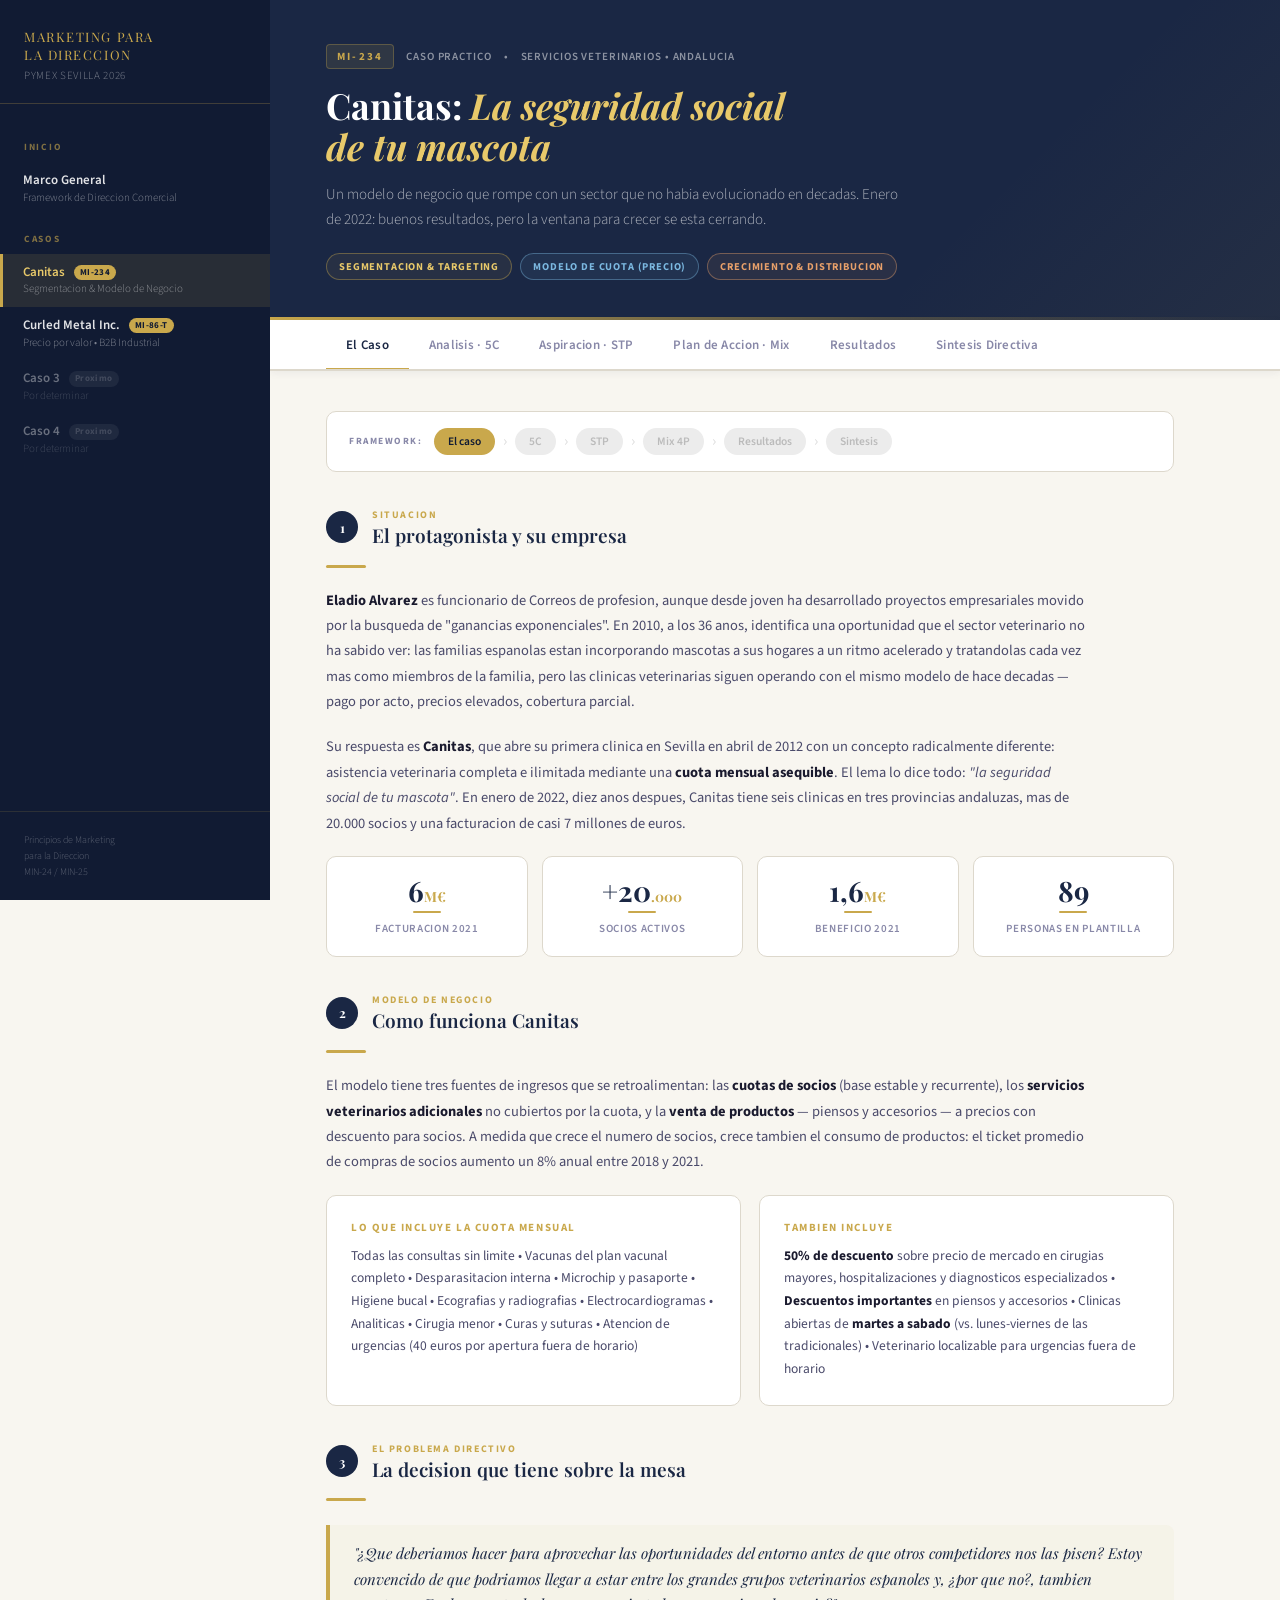
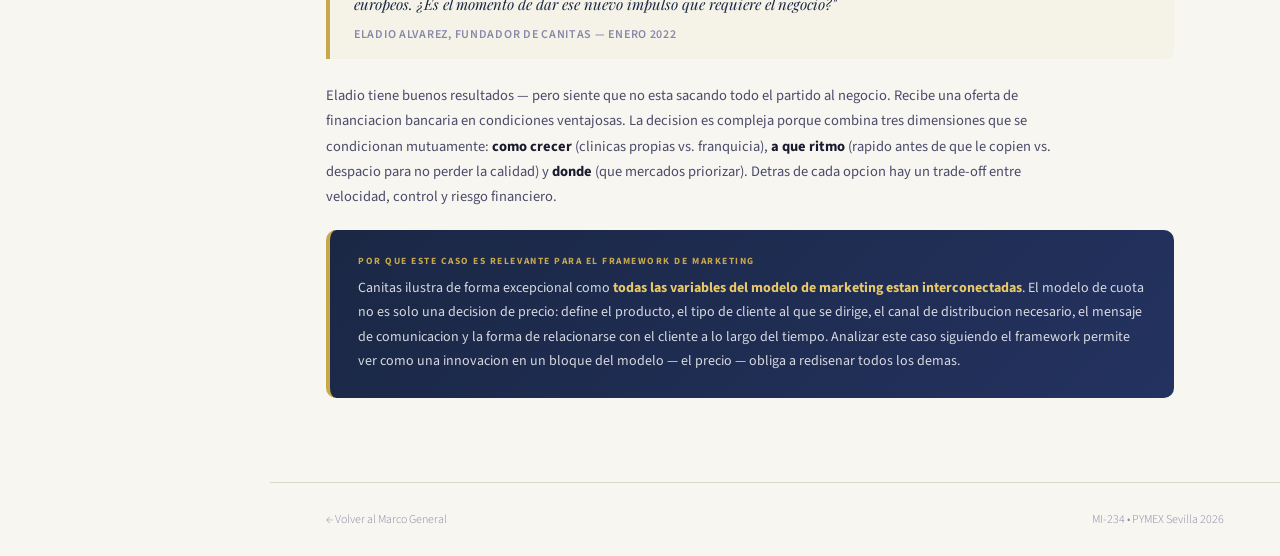
==== commit d8af9ccb: "Add files via upload" ====
--- a/caso-canitas.html
+++ b/caso-canitas.html
@@ -111,10 +111,54 @@
 .synthesis-text { font-family:var(--font-body); font-size:13.5px; color:var(--text-mid); line-height:1.68; }
 .synthesis-text strong { color:var(--text-dark); }
 
+/* Clave blocks */
+.clave-block {
+  background:white;
+  border:1px solid var(--border);
+  border-radius:10px;
+  overflow:hidden;
+  margin-bottom:16px;
+}
+.clave-header {
+  display:flex;
+  align-items:center;
+  gap:16px;
+  padding:18px 24px;
+  background:rgba(26,39,68,.03);
+  border-bottom:1px solid var(--border);
+}
+.clave-num {
+  font-family:var(--font-display);
+  font-size:22px;
+  font-weight:700;
+  color:var(--gold);
+  line-height:1;
+  min-width:36px;
+  flex-shrink:0;
+}
+.clave-titulo {
+  font-family:var(--font-display);
+  font-size:17px;
+  font-weight:600;
+  color:var(--navy);
+  line-height:1.3;
+}
+.clave-body {
+  padding:20px 24px;
+  font-family:var(--font-body);
+  font-size:14px;
+  color:var(--text-mid);
+  line-height:1.78;
+}
+.clave-body p + p { margin-top:12px; }
+.clave-body strong { color:var(--text-dark); font-weight:700; }
+
 @media(max-width:900px){
   .content { padding:28px 22px; }
   .options-grid { grid-template-columns:1fr; }
   .fw-tracker { gap:5px; }
+  .clave-header { padding:14px 18px; gap:12px; }
+  .clave-body   { padding:16px 18px; }
 }
 </style>
 </head>
@@ -137,9 +181,9 @@
       <span class="nav-item-title">Canitas <span class="nav-badge">MI-234</span></span>
       <span class="nav-item-sub">Segmentacion &amp; Modelo de Negocio</span>
     </a>
-    <a href="#" class="nav-item disabled">
-      <span class="nav-item-title">Caso 2 <span class="nav-badge coming">Proximo</span></span>
-      <span class="nav-item-sub">Por determinar</span>
+    <a href="caso-cmi.html" class="nav-item">
+      <span class="nav-item-title">Curled Metal Inc. <span class="nav-badge">MI-86-T</span></span>
+      <span class="nav-item-sub">Precio por valor &bull; B2B Industrial</span>
     </a>
     <a href="#" class="nav-item disabled">
       <span class="nav-item-title">Caso 3 <span class="nav-badge coming">Proximo</span></span>
@@ -944,119 +988,117 @@
         <span class="fw-t-block gold">Sintesis</span>
       </div>
 
-      <p class="lead-text">La sintesis directiva integra todo el analisis del framework para dar respuesta a la pregunta real que tiene Eladio sobre la mesa: ¿como aprovechamos las oportunidades del entorno sin destruir lo que hemos construido? No hay una respuesta unica — hay un conjunto de decisiones interdependientes que deben tomarse con coherencia.</p>
-
-      <!-- LO QUE EL FRAMEWORK NOS DICE -->
+      <p class="lead-text">La sintesis directiva integra todo el analisis del framework para dar respuesta a la pregunta real que tiene Eladio sobre la mesa: ¿como aprovechamos las oportunidades del entorno sin destruir lo que hemos construido? El analisis conduce a una posicion clara y a un conjunto de claves que deben guiar la decision.</p>
+
+      <!-- BLOQUE 1: LECTURA INTEGRADA -->
       <div class="block-header">
         <div class="block-number">1</div>
         <div>
-          <span class="block-label">Lectura integrada</span>
-          <div class="block-title">Lo que el framework completo revela sobre Canitas</div>
-        </div>
-      </div>
-      <div class="divider-gold"></div>
-
-      <div style="margin-bottom:24px;">
+          <span class="block-label">Lectura integrada del framework</span>
+          <div class="block-title">Lo que el analisis completo revela sobre Canitas</div>
+        </div>
+      </div>
+      <div class="divider-gold"></div>
+
+      <div style="margin-bottom:32px;">
         <div class="synthesis-row">
           <div class="synthesis-fw-tag">5C</div>
-          <div class="synthesis-text">El contexto es excepcionalmente favorable y tiene fecha de caducidad. La ventana de oportunidad existe porque el sector aun esta atomizado, pero los fondos de inversion europeos ya estan entrando. <strong>Quien no escale en los proximos dos-tres anos estara compitiendo contra actores con capital y estructura muy superiores.</strong></div>
+          <div class="synthesis-text">El contexto es excepcionalmente favorable y tiene fecha de caducidad. El sector veterinario espanol crece al 14% anual, esta aun muy atomizado y los fondos de inversion europeos estan entrando activamente. <strong>Quien no escale en los proximos dos-tres anos estara compitiendo contra actores con capital y estructura muy superiores.</strong> La ventana existe, pero se esta cerrando.</div>
         </div>
         <div class="synthesis-row">
           <div class="synthesis-fw-tag">STP</div>
-          <div class="synthesis-text">El posicionamiento de Canitas es solido y diferencial, pero tiene un problema de comunicacion critico: alta notoriedad, baja comprension. <strong>Antes de invertir en expansion geografica, hay que resolver la brecha entre "conocer Canitas" y "entender lo que ofrece Canitas"</strong>. Si no, la inversion en publicidad de nuevas ciudades tendra un retorno mucho menor del posible.</div>
+          <div class="synthesis-text">El posicionamiento de Canitas es solido y genuinamente diferencial: nadie ofrece "todo incluido" real en el mercado espanol. Sin embargo, existe una brecha critica entre notoriedad (alta: 73-83%) y comprension de la propuesta (baja: muchos clientes la confunden con las igualas tradicionales o no se creen el modelo). <strong>Esta brecha es el freno mas importante al crecimiento y debe resolverse antes que cualquier expansion geografica.</strong></div>
         </div>
         <div class="synthesis-row">
           <div class="synthesis-fw-tag">Mix 4P</div>
-          <div class="synthesis-text">Las cuatro variables del Marketing Mix son coherentes entre si y con el posicionamiento. La subida de precio es razonable pero hay que monitorizar su impacto en captacion. <strong>El elemento mas fragil en la expansion es la P5 — las personas.</strong> La calidad del equipo es el corazon del modelo y la variable mas dificil de escalar sin degradar.</div>
+          <div class="synthesis-text">Las cuatro variables del Marketing Mix son coherentes entre si y con el posicionamiento: un servicio integral (producto), una cuota accesible (precio), clinicas de gran formato en ubicaciones premium (distribucion) y comunicacion local de alta notoriedad (comunicacion). La coherencia es una fortaleza — pero tambien una restriccion: cualquier decision que rompa esa coherencia (por ejemplo, una franquicia que no preserve los estandares de instalacion o de equipo) destruye el posicionamiento. <strong>El elemento mas fragil en la expansion es la P5 — las personas.</strong></div>
         </div>
         <div class="synthesis-row">
           <div class="synthesis-fw-tag">Resultados</div>
-          <div class="synthesis-text">El ciclo de vida del cliente (captacion, vinculacion, retencion) funciona muy bien en los mercados donde Canitas lleva mas anos. <strong>La vida media superior a cuatro anos y el crecimiento del ticket por socio son los indicadores de salud mas importantes del modelo.</strong> Cualquier decision de expansion debe preservar estos indicadores.</div>
-        </div>
-      </div>
-
-      <!-- OPCIONES DE DECISION -->
+          <div class="synthesis-text">El ciclo de vida del cliente funciona excepcionalmente bien: vida media del socio superior a cuatro anos, crecimiento del ticket por socio del +8% anual, y resiliencia durante el Covid. Estos indicadores no son estadisticas — son la prueba de que el modelo genera valor real y que los clientes lo perciben. <strong>Cualquier decision de expansion debe tener como condicion irrenunciable la preservacion de estos indicadores en los centros actuales y en los nuevos.</strong></div>
+        </div>
+      </div>
+
+      <!-- BLOQUE 2: CLAVES PARA LA TOMA DE DECISION -->
       <div class="block-header">
         <div class="block-number">2</div>
         <div>
-          <span class="block-label">Opciones estrategicas</span>
-          <div class="block-title">Las cuatro alternativas de Eladio y sus implicaciones</div>
-        </div>
-      </div>
-      <div class="divider-gold"></div>
-
-      <div class="options-grid">
-        <div class="option-card blue">
-          <div class="option-card-title">A. Expansion con clinicas propias</div>
-          <div class="option-pros-cons">
-            Utilizar la financiacion bancaria para abrir nuevas clinicas propias en las principales ciudades espanolas, priorizando mercados sin presencia de cadenas con plan de salud.<br><br>
-            <strong>A favor:</strong> control total de la experiencia y la cultura. Coherencia perfecta con el posicionamiento. Modelo ya probado con EBITDA del 24%.<br><br>
-            <strong>En contra:</strong> velocidad limitada — 300.000 euros por clinica y dos-tres anos para alcanzar el potencial de socios. Riesgo de que competidores ocupen los mejores mercados antes.
-          </div>
-        </div>
-        <div class="option-card orange">
-          <div class="option-card-title">B. Expansion via franquicia</div>
-          <div class="option-pros-cons">
-            Ceder el modelo a franquiciados que inviertan su propio capital a cambio de acceso a la marca y al sistema Canitas.<br><br>
-            <strong>A favor:</strong> velocidad de expansion muy superior. Menor necesidad de capital propio. Presencia rapida en multiples mercados simultaneamente.<br><br>
-            <strong>En contra:</strong> riesgo real de perder la cultura y los estandares de calidad — el activo mas valioso del modelo. La franquicia en el sector veterinario espanol es en muchos casos una central de compras, no un sistema de gestion de calidad.
-          </div>
-        </div>
-        <div class="option-card green">
-          <div class="option-card-title">C. Consolidar los mercados actuales</div>
-          <div class="option-pros-cons">
-            Enfocarse en aumentar el numero de socios y la rentabilidad de las seis clinicas actuales antes de abrir nuevas, mejorando la comunicacion y el modelo de captacion.<br><br>
-            <strong>A favor:</strong> cero riesgo de expansion. Mejora de los indicadores en mercados conocidos. Potencial de subida de precio gradual.<br><br>
-            <strong>En contra:</strong> deja la ventana abierta para que cadenas con recursos superiores ocupen los mejores mercados. Perdida de la ventaja del pionero a medida que el modelo se replica.
-          </div>
-        </div>
-        <div class="option-card purple">
-          <div class="option-card-title">D. Modelo hibrido: propias en grandes ciudades + franquicia controlada</div>
-          <div class="option-pros-cons">
-            Clinicas propias en los mercados estrategicos (Madrid, Barcelona, Valencia) + franquicia muy controlada con protocolo estricto en mercados secundarios.<br><br>
-            <strong>A favor:</strong> equilibra velocidad y control. Reserva el capital para los mercados de mayor potencial. Permite ganar escala nacional antes de que lleguen los fondos.<br><br>
-            <strong>En contra:</strong> mayor complejidad de gestion. Requiere un sistema de franquicia solido que Canitas todavia no ha desarrollado. Riesgo de incoherencia de marca si el control de la franquicia no es efectivo.
-          </div>
-        </div>
-      </div>
-
-      <!-- CONCLUSION -->
-      <div class="block-header">
-        <div class="block-number">3</div>
-        <div>
-          <span class="block-label">La perspectiva del framework</span>
-          <div class="block-title">Que nos dice el modelo integrado sobre la mejor decision</div>
-        </div>
-      </div>
-      <div class="divider-gold"></div>
-
-      <div class="highlight-navy">
-        <div class="highlight-navy-title">El dilema central de Canitas, visto desde el framework</div>
+          <span class="block-label">Conclusion directiva</span>
+          <div class="block-title">Claves para la toma de decision</div>
+        </div>
+      </div>
+      <div class="divider-gold"></div>
+
+      <!-- CLAVE 1 -->
+      <div class="clave-block">
+        <div class="clave-header">
+          <div class="clave-num">01</div>
+          <div class="clave-titulo">Crecer es necesario, pero no a cualquier precio</div>
+        </div>
+        <div class="clave-body">
+          <p>El mayor error que podria cometer Eladio no es crecer demasiado despacio — es crecer de una forma que erosione la calidad que constituye el corazon del modelo. Canitas no es una cadena de clinicas veterinarias: es un sistema de atencion sanitaria integral basado en la confianza del socio en el veterinario y en la certeza de que siempre recibira lo mejor para su mascota sin sorpresas economicas. Ese sistema descansa sobre personas con un perfil muy concreto — clinicos con vocacion comercial — y sobre unas instalaciones que comunican "gran clinica" desde el momento en que el cliente entra.</p>
+          <p style="margin-top:12px;">Si la expansion diluye cualquiera de esos dos elementos, Canitas dejara de ser Canitas. Sera una marca con logo de pata de perro sobre un servicio que no cumple la promesa. Y en un modelo de suscripcion, cuando el servicio no cumple la promesa, los socios no renuevan. La vida media del socio caera, el LTV se reducira y el modelo dejara de ser rentable. <strong>La velocidad de expansion debe estar subordinada a la capacidad de replicar la calidad — no al contrario.</strong></p>
+        </div>
+      </div>
+
+      <!-- CLAVE 2 -->
+      <div class="clave-block">
+        <div class="clave-header">
+          <div class="clave-num">02</div>
+          <div class="clave-titulo">El primer paso no es abrir clinicas: es resolver la comunicacion</div>
+        </div>
+        <div class="clave-body">
+          <p>Antes de invertir 300.000 euros en una nueva clinica en una ciudad donde nadie conoce Canitas, hay que resolver un problema que existe incluso en las ciudades donde el 83% ya conoce la marca: muchos clientes potenciales no entienden lo que ofrece Canitas o no se lo creen. La investigacion de mercado lo confirma: el 31% de los no-socios dice que Canitas "es cara". Esto es una paradoja objetiva — Canitas es mas barata que pagar por acto para cualquier propietario que use el veterinario con normalidad — pero es una realidad subjetiva que el cliente no ha superado porque nadie le ha ayudado a hacer el calculo.</p>
+          <p style="margin-top:12px;">El mensaje actual "TODO GRATIS por tan solo 15,61 euros al mes" es poderoso en notoriedad pero contraproducente en credibilidad: activa el mecanismo de defensa del consumidor ante lo que parece demasiado bueno para ser verdad. El mensaje que Canitas necesita no es "todo gratis" — es "lo que ya gastas, gastalo mejor, con mas tranquilidad y con mejores resultados para tu mascota". <strong>Este cambio de enfoque comunicativo no cuesta 300.000 euros. Cuesta trabajo estrategico y creatividad. Y su impacto sobre la tasa de conversion puede ser mayor que el de abrir una clinica nueva.</strong></p>
+        </div>
+      </div>
+
+      <!-- CLAVE 3 -->
+      <div class="clave-block">
+        <div class="clave-header">
+          <div class="clave-num">03</div>
+          <div class="clave-titulo">La expansion mas segura y eficiente es la de clinicas propias en mercados seleccionados</div>
+        </div>
+        <div class="clave-body">
+          <p>La franquicia puede parecer atractiva por su velocidad, pero en el contexto de Canitas es una apuesta de alto riesgo. El modelo Canitas no es replicable con un manual de operaciones y una marca compartida: requiere una cultura organizativa que tarda anos en construirse y que no se puede transmitir por contrato. Las "franquicias" del sector veterinario espanol son en su mayoria centrales de compras con una marca paraguas, sin control real sobre la experiencia del cliente. Si Canitas sigue ese camino, en tres anos tendra muchos centros con el logo de la pata de perro pero sin el servicio que hace que los socios renueven cuatro anos seguidos.</p>
+          <p style="margin-top:12px;">La expansion con clinicas propias es mas lenta pero mas solida. La financiacion bancaria disponible permite abrir dos o tres clinicas de forma simultanea en los mercados mas atractivos — grandes ciudades con alta densidad de mascotas y escasa presencia de competidores con plan de salud, especialmente Madrid y Valencia, donde las cadenas dominantes tienen cuotas mas altas y coberturas menores. <strong>Dos o tres aperturas bien ejecutadas en dos anos vale mas estrategicamente que diez aperturas de franquicia que diluyan la marca.</strong></p>
+        </div>
+      </div>
+
+      <!-- CLAVE 4 -->
+      <div class="clave-block">
+        <div class="clave-header">
+          <div class="clave-num">04</div>
+          <div class="clave-titulo">El digital es una asignatura pendiente con retorno inmediato</div>
+        </div>
+        <div class="clave-body">
+          <p>Solo el 17% de los socios de Canitas llegan a traves de busqueda en Google. En un negocio donde el cliente busca activamente ("clinica veterinaria cerca de mi") y donde la intenci&oacute;n de compra ya existe, no aparecer bien posicionado en buscadores es dejar dinero sobre la mesa. El perfil del cliente de Canitas — mujer de 30-45 anos con hijos — es exactamente el perfil de mayor uso de Internet y redes sociales para buscar servicios relacionados con el cuidado familiar, incluidas las mascotas.</p>
+          <p style="margin-top:12px;">Invertir en SEO local, en publicidad en Google para terminos de alta intencion ("veterinario todo incluido", "veterinaria cuota mensual", "seguridad social mascota") y en contenido de redes sociales que explique de forma visual y pedagogica cuanto ahorra un socio frente a pagar por acto es una inversion con retorno rapido y medible. <strong>El digital no sustituye a la cercania geografica y al boca-oreja como canales principales — los complementa de forma eficiente y escalable a nuevos mercados antes de que exista una clinica fisica.</strong></p>
+        </div>
+      </div>
+
+      <!-- CLAVE 5 -->
+      <div class="clave-block">
+        <div class="clave-header">
+          <div class="clave-num">05</div>
+          <div class="clave-titulo">La dependencia del fundador es el riesgo organizativo mas urgente</div>
+        </div>
+        <div class="clave-body">
+          <p>Eladio es el alma de Canitas: ha disenado el modelo, ha construido la cultura, conoce a cada veterinario y supervisa personalmente la calidad de cada clinica. Eso es una fortaleza extraordinaria en una empresa de seis centros. En una empresa de veinte centros repartidos por Espana, esa misma concentracion de conocimiento y autoridad en una sola persona se convierte en el mayor cuello de botella del sistema.</p>
+          <p style="margin-top:12px;"><strong>Antes de escalar la red de clinicas, Eladio debe construir un equipo directivo que pueda gestionar la operacion, la expansion y la cultura sin que todo tenga que pasar por el.</strong> Esto implica identificar y desarrollar responsables de zona o region con capacidad para tomar decisiones de calidad autonomamente, establecer sistemas de supervision y control que garanticen la coherencia del modelo sin presencia fisica del fundador, y documentar de forma explicita los estandares que hacen a Canitas diferente — para poder exigirlos y evaluarlos de forma sistematica. Sin este trabajo organizativo previo, cada nueva clinica sera un riesgo de desviacion del modelo en lugar de una extension del mismo.</p>
+        </div>
+      </div>
+
+      <!-- BLOQUE 3: POSICION FINAL -->
+      <div class="highlight-navy" style="margin-top:36px;">
+        <div class="highlight-navy-title">La posicion directiva: que debe hacer Eladio y en que orden</div>
         <div class="highlight-navy-body">
-          El framework revela que Canitas tiene un problema que ningun analisis financiero aislado puede resolver: <strong>la tension entre la velocidad que exige el contexto competitivo y la preservacion de la calidad que exige el modelo de negocio</strong>.<br><br>
-          Crecer rapido es necesario porque la ventana de oportunidad se esta cerrando. Pero crecer mal — comprometiendo la calidad de la experiencia del socio — destruiria el activo mas valioso de Canitas: la confianza de sus clientes y la cultura de su equipo. Y esos activos, una vez erosionados, no se recuperan rapidamente.<br><br>
-          <strong>La recomendacion que emerge del analisis completo del framework es la opcion D</strong>, con una condicion previa: antes de cualquier expansion geografica significativa, Canitas debe resolver el problema de comunicacion que impide que la notoriedad alta se convierta en captacion eficiente. Un mensaje mas claro y pedagogico — que ayude al cliente potencial a hacer el calculo comparativo entre lo que gasta ahora y lo que pagaria con Canitas — no cuesta 300.000 euros por clinica: cuesta un buen trabajo de comunicacion. Y ese es el primer paso, no el ultimo.
-        </div>
-      </div>
-
-      <div class="cards-2">
-        <div class="info-card" style="border-top:3px solid var(--gold);">
-          <div class="info-card-title">Las decisiones prioritarias, en orden</div>
-          <div class="info-card-body">
-            <strong>1. Comunicacion:</strong> redisenar el mensaje para que el cliente potencial entienda y calcule el valor de la propuesta. El objetivo no es mas notoriedad; es mas conversion.<br><br>
-            <strong>2. Digital:</strong> desarrollar la presencia en Google y redes sociales. Solo el 17% llega por busqueda — hay un potencial enorme sin explotar.<br><br>
-            <strong>3. Expansion selectiva propia:</strong> abrir en los 2-3 mercados mas estrategicos con clinicas propias, aprovechando la financiacion disponible.<br><br>
-            <strong>4. Sistema de franquicia:</strong> desarrollar el protocolo de control de calidad necesario para una franquicia que preserve la cultura Canitas antes de activarla.
-          </div>
-        </div>
-        <div class="info-card" style="border-top:3px solid var(--orange-accent);">
-          <div class="info-card-title">Los riesgos que hay que gestionar activamente</div>
-          <div class="info-card-body">
-            <strong>Copia del modelo:</strong> es inevitable. La respuesta no es frenar la copia (imposible) sino ganar escala y marca mas rapido que los imitadores.<br><br>
-            <strong>Perdida de calidad en la expansion:</strong> el mayor riesgo interno. Requiere un sistema de seleccion, formacion y cultura muy solido antes de escalar el equipo.<br><br>
-            <strong>Impacto de la subida de cuota:</strong> monitorizar la tasa de captacion de nuevos socios en los proximos trimestres. Si cae significativamente, revisar el mensaje de comunicacion del precio.<br><br>
-            <strong>Dependencia del fundador:</strong> construir un equipo directivo que pueda gestionar el crecimiento sin que todo pase por Eladio.
-          </div>
+          El analisis del framework conduce a una posicion clara. Eladio debe crecer — no hacerlo seria un error estrategico de primera magnitud dado el contexto. Pero el orden importa tanto como la direccion.<br><br>
+          <strong>Primero:</strong> redisenar la comunicacion para cerrar la brecha entre notoriedad y comprension, e invertir en presencia digital local antes de entrar en nuevos mercados. Este paso no requiere capital: requiere claridad estrategica y ejecucion.<br><br>
+          <strong>Segundo:</strong> construir el equipo directivo intermedio que pueda gestionar la expansion sin depender de la presencia de Eladio en cada decision.<br><br>
+          <strong>Tercero:</strong> utilizar la financiacion bancaria disponible para abrir dos o tres clinicas propias en mercados estrategicos — grandes ciudades con alta densidad de mascotas y escasa presencia de competidores con modelo equivalente — priorizando calidad de ejecucion sobre velocidad.<br><br>
+          <strong>Cuarto:</strong> solo cuando el modelo de expansion propia este consolidado y los estandares de calidad esten documentados y sean auditables, evaluar la franquicia como instrumento de escala para mercados secundarios — con un protocolo de control muy exigente que no tiene nada que ver con las franquicias actuales del sector.<br><br>
+          La clave de todo es esta: <strong>los beneficios sostenibles de Canitas dependen de que cada nuevo socio en cada nueva ciudad viva exactamente la misma experiencia que lleva renovando a los socios de Luis Montoto durante diez anos.</strong> Esa experiencia es el producto. Protegerla es la estrategia.
         </div>
       </div>
 
